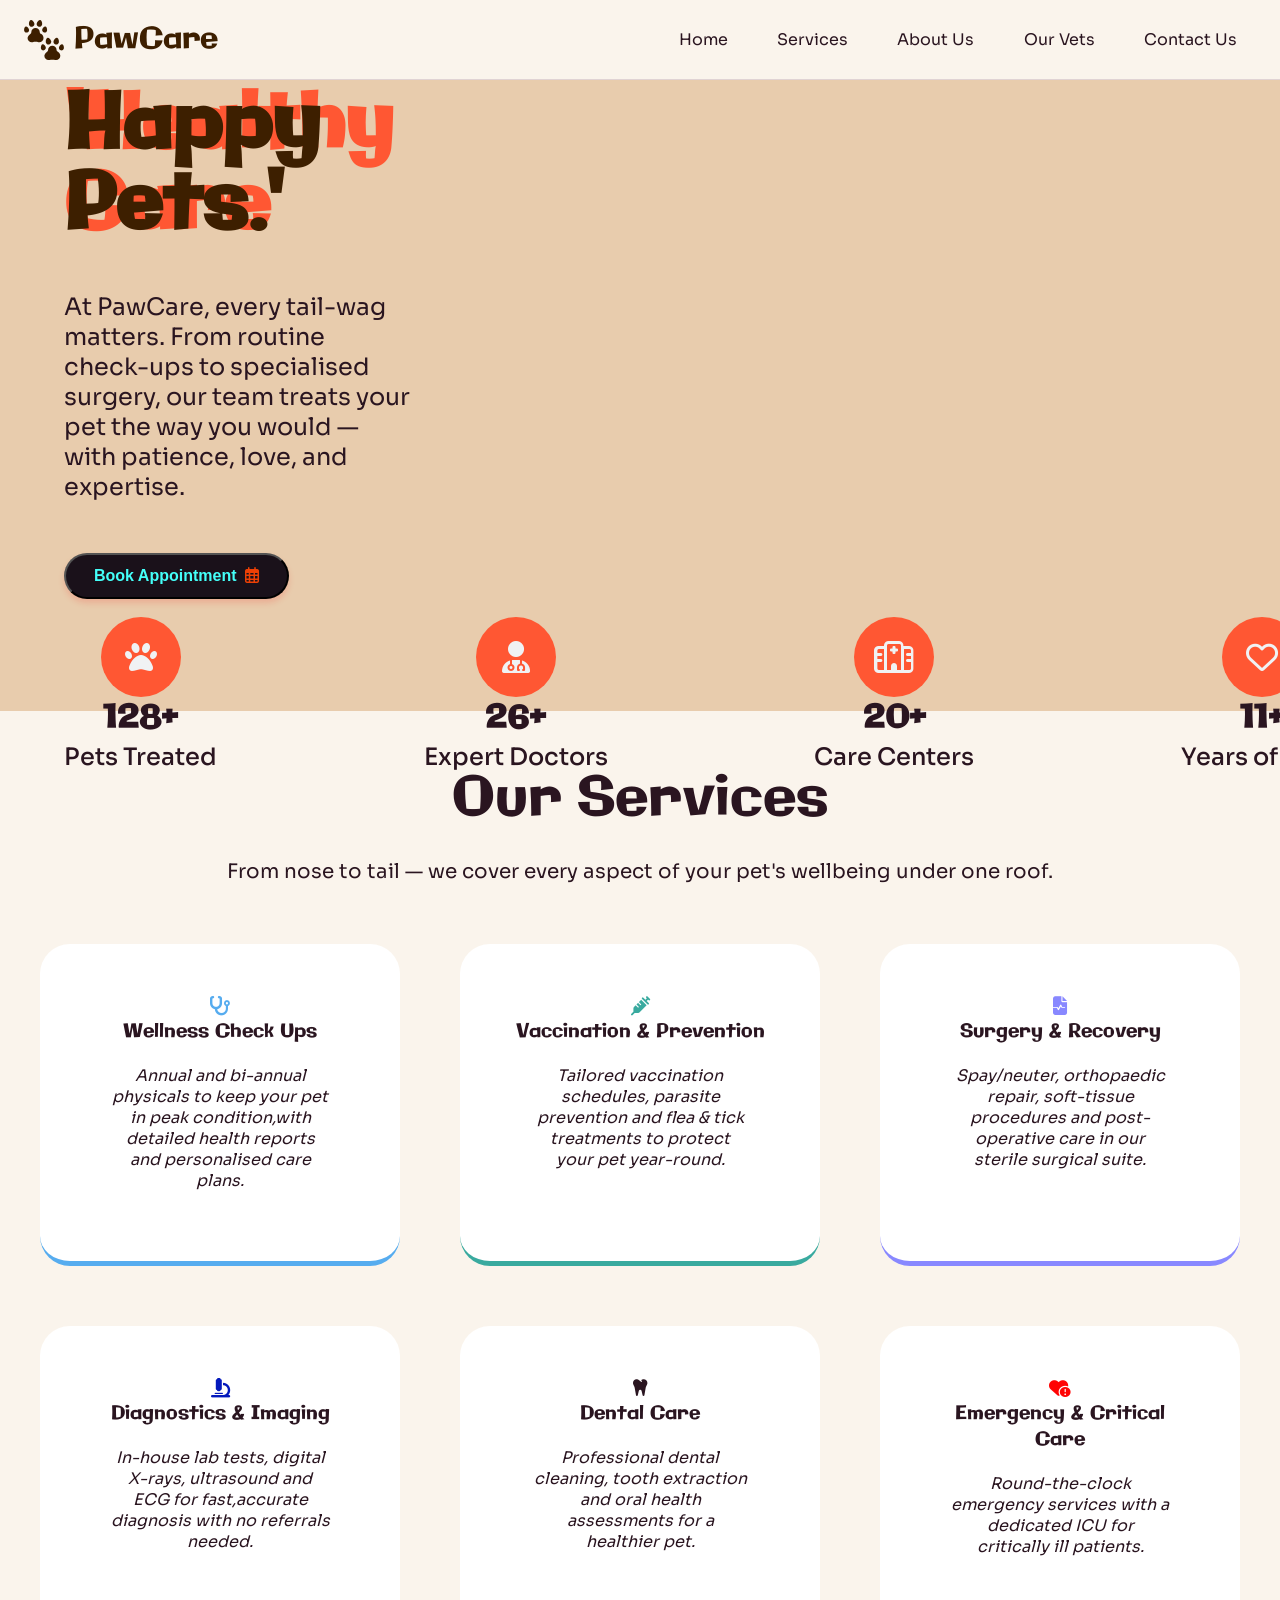
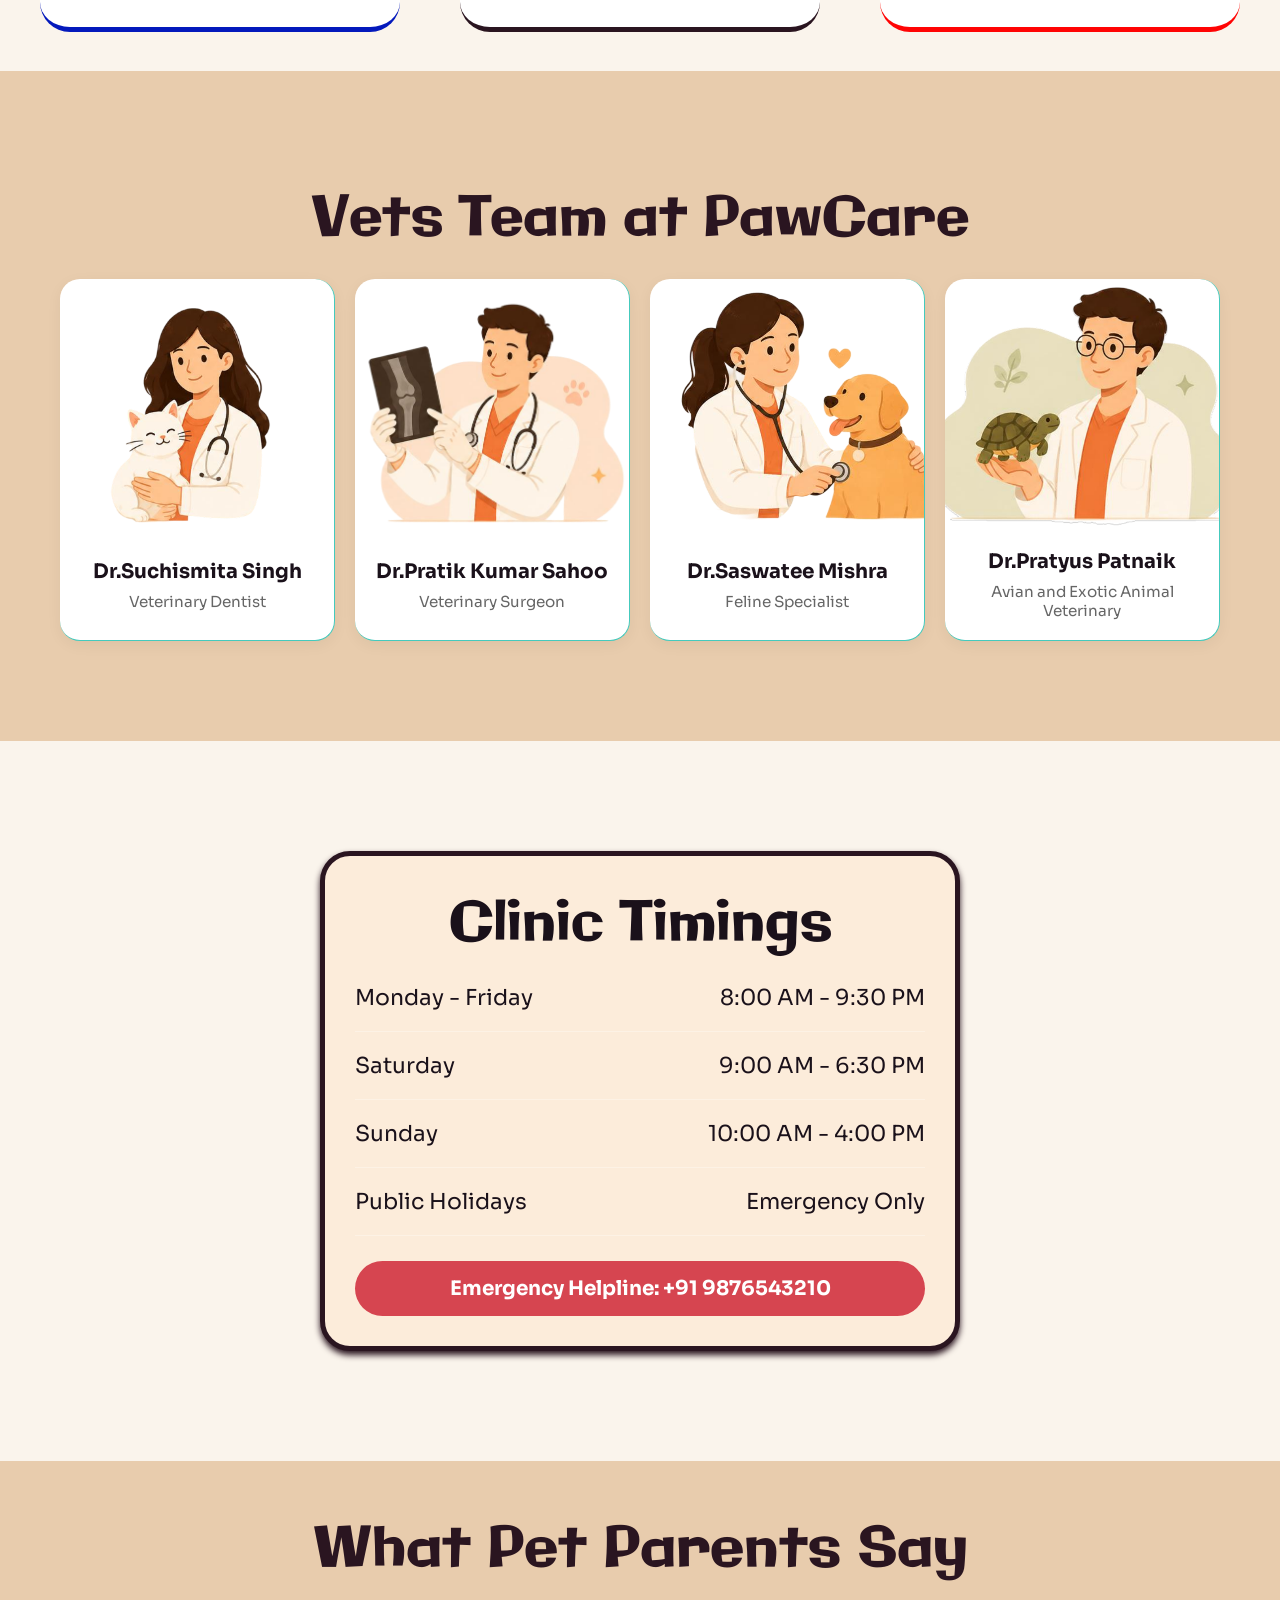
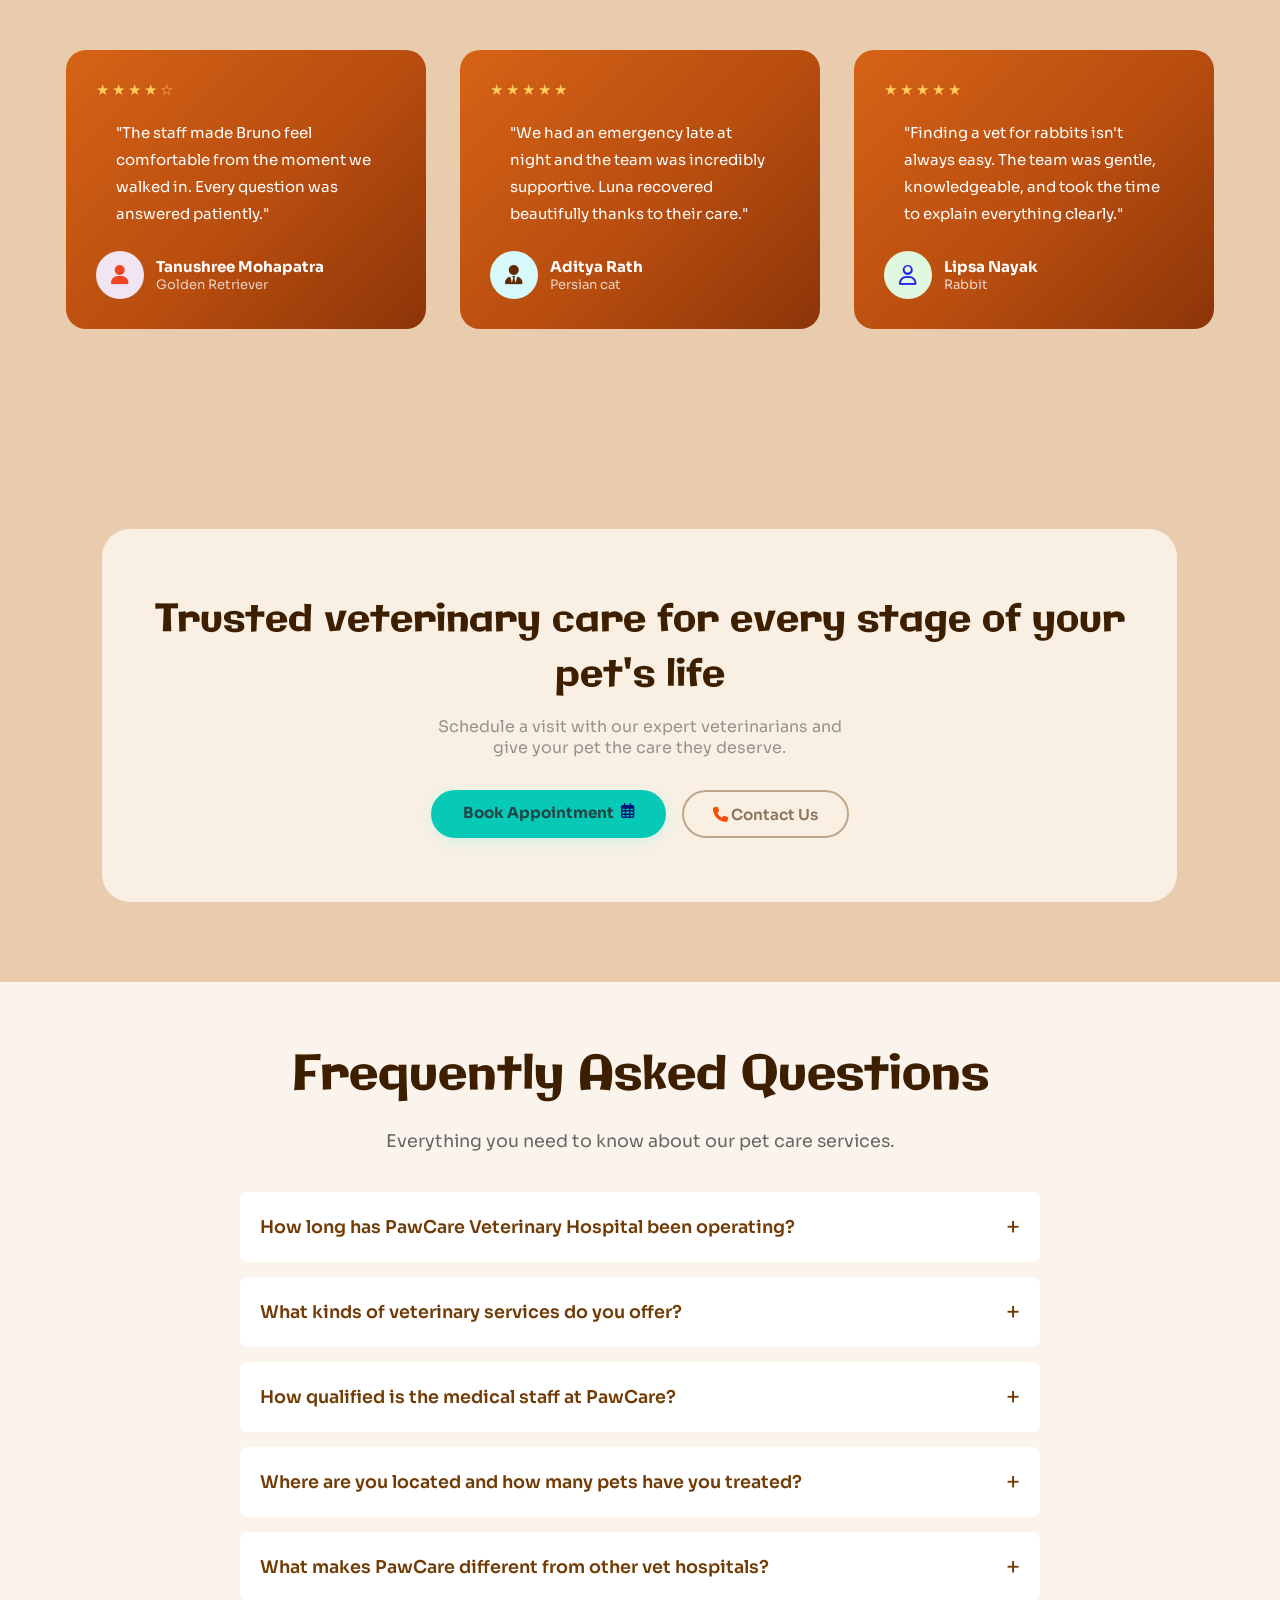
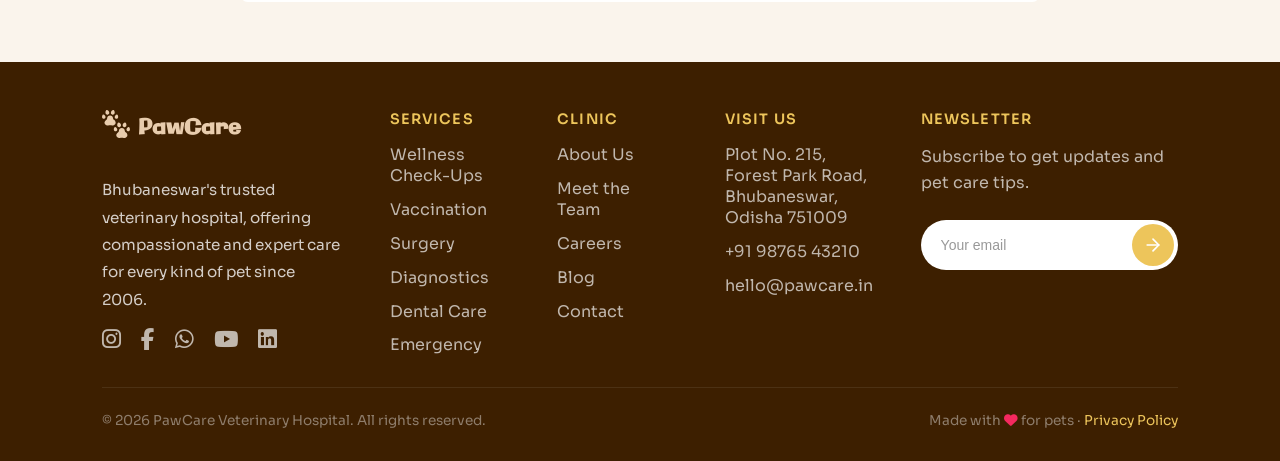
==== index.html @ 2a8f9fdf "footer logo icons changed to svg" ====
<!DOCTYPE html>
<html lang="en">
<head>
    <meta charset="UTF-8">
    <meta name="viewport" content="width=device-width, initial-scale=1.0">
    <title>PawCare-Veterinary Clinic</title>
    <link rel="stylesheet" href="./style.css">
    <link rel="icon" href="./images/pawCareLogo2.png">
    <link rel="preconnect" href="https://fonts.googleapis.com">
    <link href="https://unpkg.com/aos@2.3.1/dist/aos.css" rel="stylesheet">
<link rel="preconnect" href="https://fonts.gstatic.com" crossorigin>
<link href="https://fonts.googleapis.com/css2?family=Calistoga&family=Galindo&family=Sora:wght@100..800&display=swap" rel="stylesheet">
<link rel="stylesheet" href="https://fonts.googleapis.com/css2?family=Material+Symbols+Outlined:opsz,wght,FILL,GRAD@24,400,0,0&icon_names=list_arrow" />
<link rel="stylesheet" href="https://fonts.googleapis.com/css2?family=Material+Symbols+Outlined:opsz,wght,FILL,GRAD@24,400,0,0&icon_names=close_small" />
<link rel="stylesheet" href="https://fonts.googleapis.com/css2?family=Material+Symbols+Outlined:opsz,wght,FILL,GRAD@48,400,0,0&icon_names=stethoscope" />
<link rel="stylesheet" href="https://cdnjs.cloudflare.com/ajax/libs/font-awesome/6.5.1/css/all.min.css">

</head>
<body>

    <!-- audio -->
     <audio id="meowAudio" src="audio/meow-audio-2.mp3" preload="auto"></audio>

    <!-- preloader -->

    <div class="preloader">
       <div class="bird"><i class="fa-solid fa-dove fa-5x fa-beat" style="color: rgb(232, 204, 173)"></i></div>
       <div class="dog"><i class="fa-solid fa-dog fa-5x fa-beat" style="color: rgb(232, 204, 173);"></i></div>
       <div class="cat"><i class="fa-solid fa-cat fa-5x fa-beat" style="color: rgb(232, 204, 173);"></i></div>
    </div>
    

	<!-- navbar -->


    <header class="navbar">
        <a href="index.html" class="logo">
                 <?xml version="1.0" encoding="iso-8859-1"?>
<!-- Uploaded to: SVG Repo, www.svgrepo.com, Generator: SVG Repo Mixer Tools -->
<svg class="logo-icon" height="40px" width="40px" version="1.1" id="Layer_1" xmlns="http://www.w3.org/2000/svg" xmlns:xlink="http://www.w3.org/1999/xlink" 
	 viewBox="0 0 512 512" xml:space="preserve">
<g>
	<g>
		<path d="M217.592,177.33c-9.281-4.843-15.688-11.31-15.542-21.778c0-29.971-24.296-54.267-54.267-54.267
			s-54.267,24.297-54.267,54.267c0.297,10.065-4.255,17.641-12.911,22.785c-20.12,11.958-35.002,41.52-35.002,51.807
			c0,29.971,24.296,54.267,54.267,54.267c3.697,0,7.307-0.37,10.796-1.074c24.648-4.978,49.649-4.931,74.303,0.015
			c3.467,0.695,7.054,1.061,10.726,1.061c29.971,0,54.268-24.296,54.268-54.267C249.964,213.29,237.001,187.458,217.592,177.33z"/>
	</g>
</g>
<g>
	<g>
		<path d="M209.187,0.451c-18.792-4.414-41.67,24.543-46.084,43.337c-4.415,18.791,7.24,37.605,26.034,42.019
			c18.792,4.414,37.606-7.241,42.02-26.034C235.571,40.981,227.979,4.866,209.187,0.451z"/>
	</g>
</g>
<g>
	<g>
		<path d="M274.937,83.318c-17.01-3.996-37.717,22.216-41.713,39.225c-3.996,17.01,6.555,34.038,23.565,38.034
			c17.01,3.996,34.038-6.555,38.034-23.565C298.819,120.002,291.947,87.313,274.937,83.318z"/>
	</g>
</g>
<g>
	<g>
		<path d="M132.476,43.787c-4.413-18.792-27.291-47.75-46.083-43.336C67.6,4.866,60.008,40.98,64.422,59.772
			c4.414,18.793,23.228,30.449,42.02,26.035C125.234,81.393,136.89,62.58,132.476,43.787z"/>
	</g>
</g>
<g>
	<g>
		<path d="M63.819,122.543c-3.996-17.01-24.702-43.221-41.713-39.225C5.096,87.314-1.775,120.002,2.22,137.013
			c3.996,17.01,21.024,27.56,38.034,23.565C57.265,156.582,67.814,139.554,63.819,122.543z"/>
	</g>
</g>
<g>
	<g>
		<path d="M432.548,404.918c-9.281-4.843-15.688-11.31-15.542-21.778c0-29.971-24.296-54.267-54.267-54.267
			s-54.267,24.296-54.267,54.267c0.297,10.065-4.255,17.641-12.911,22.785c-20.12,11.958-35.002,41.52-35.002,51.807
			c0,29.971,24.296,54.267,54.267,54.267c3.697,0,7.307-0.37,10.796-1.074c24.648-4.978,49.649-4.931,74.303,0.015
			c3.467,0.695,7.054,1.061,10.726,1.061c29.971,0,54.267-24.296,54.267-54.267C464.92,440.878,451.957,415.046,432.548,404.918z"/>
	</g>
</g>
<g>
	<g>
		<path d="M424.143,228.039c-18.792-4.414-41.67,24.543-46.084,43.337c-4.414,18.791,7.242,37.605,26.034,42.019
			c18.792,4.414,37.606-7.241,42.02-26.034C450.527,268.568,442.935,232.453,424.143,228.039z"/>
	</g>
</g>
<g>
	<g>
		<path d="M489.893,310.906c-17.01-3.996-37.717,22.216-41.713,39.225c-3.996,17.009,6.555,34.038,23.565,38.034
			c17.01,3.996,34.038-6.555,38.034-23.565C513.775,347.59,506.903,314.901,489.893,310.906z"/>
	</g>
</g>
<g>
	<g>
		<path d="M347.433,271.374c-4.414-18.792-27.291-47.751-46.084-43.336c-18.792,4.415-26.384,40.53-21.97,59.323
			c4.414,18.792,23.227,30.448,42.02,26.034C340.191,308.979,351.847,290.167,347.433,271.374z"/>
	</g>
</g>
<g>
	<g>
		<path d="M278.775,350.131c-3.996-17.01-24.703-43.221-41.713-39.225c-17.01,3.996-23.882,36.684-19.887,53.694
			c3.995,17.01,21.024,27.56,38.034,23.565C272.221,384.169,282.77,367.141,278.775,350.131z"/>
	</g>
</g>
</svg>
             <div class="logo-text">PawCare</div>

</a>
           
             
        <div class="navright">
            <a href="index.html" class="del"><span><i class="fa-solid fa-paw fa-flip" style="color: rgb(91, 0, 24);"></i></span>Home</a>
            <a href="services.html" class="del"><span><i class="fa-solid fa-paw fa-flip" style="color: rgb(91, 0, 24);"></i></span>Services</a>
            <a href="about.html" class="del"><span><i class="fa-solid fa-paw fa-flip" style="color: rgb(91, 0, 24);"></i></span>About Us</a>
            <a href="ourvets.html" class="del"><span><i class="fa-solid fa-paw fa-flip" style="color: rgb(91, 0, 24);"></i></span>Our Vets</a>
            <a href="contact.html" class="del"><span><i class="fa-solid fa-paw fa-flip" style="color: rgb(91, 0, 24);"></i></span>Contact Us</a>
        </div>

        <div class="hamburger">

            <div class="hamburger-text">
                <div class="close-icon"><i class="fa-solid fa-xmark" style="color: rgb(33, 2, 2);"></i></div>
                <a href="index.html" class="side"><i class="fa-solid fa-paw" style="color: rgb(33, 2, 2);"></i> Home</a>
                <a href="services.html" class="side"><i class="fa-solid fa-paw" style="color: rgb(33, 2, 2);"></i> Services</a>
                <a href="about.html" class="side"><i class="fa-solid fa-paw" style="color: rgb(33, 2, 2);"></i> About Us</a>
                <a href="ourvets.html" class="side"><i class="fa-solid fa-paw" style="color: rgb(33, 2, 2);"></i> Our Vets</a>
                <a href="contact.html" class="side"><i class="fa-solid fa-paw" style="color: rgb(33, 2, 2);"></i> Contact Us</a>
            </div>
            
            <div class="hamburger-icon">
                 <i class="fa-solid fa-bars-staggered fa-2x" style="color: rgb(33, 2, 2);"></i>
            </div>


    </header>

    
	

	<!-- section1 -->



    <main class="main">
		<div class="mainleft">
			<div class="mainlefttop">
         <a href="#" class="swap-link">
          <span class="text-wrapper">
            <span class="line text-front" style="display: flex; flex-direction: column;">
                <span data-aos="fade-right" style="color: #ff5733;">'Healthy</span>
                <span data-aos="fade-right" style="color: #ff5733;">Care</span>  
            </span>
            <span data-aos="fade-right" class="line text-back" style="display: flex; flex-direction: column;">
                <span>Happy</span>
                <span>Pets.'</span>  
            </span>
          </span>
         </a>
        
            </div>  
            <div data-aos="fade-right" class="mainleftmid">
                At PawCare, every <span class="wagging-text">tail-wag</span> matters. From routine check-ups to specialised surgery, our team treats your pet the way you would — with patience, love, and expertise.
            </div>
            <div class="mainleftbtm">
                <a href="appointment.html">
                    <button class="btn">
                        <div class="btn-wrapper">
                            <span>Book Appointment</span>
                            <i class="fa-regular fa-calendar-days" style="color: rgb(237, 64, 5);"></i>                    
                        </div>
                    </button>

                    
                </a>
            
            </div>
		</div>
        
		<div class="mainright">
			<div class="cat-container">
            <img id="cat" src="https://png.pngtree.com/png-vector/20240131/ourmid/pngtree-cute-cartoon-cat-illustration-png-image_11576669.png" alt="cat" class="pet">
			</div>
			

        <div class="pet-card">
			<div class="card-header">
				 <div class="profile-section">
					<div class="avatar"><i class="fa-solid fa-shield-dog" style="color: rgb(176, 85, 6);"></i></div>
                    <div class="pet-info">
                       <h3 class="pet-name">Bruno</h3>
                        <p class="pet-breed">Golden Retriever • 3 yrs</p>
                    </div>
				 </div>
   
                 <span class="badge-vaccinated"><i class="fa-solid fa-syringe" style="color: rgb(76, 186, 238);"></i> Vaccinated today</span>
            </div>
			<div class="stats-grid">
             <div class="stat-box">
               <span class="stat-value">28 kg</span>
               <span class="stat-label">Weight</span>
             </div>
             <div class="stat-box">
               <span class="stat-value">38.4°C</span>
               <span class="stat-label">Temp</span>
             </div>
             <div class="stat-box">
              <span class="stat-value">102</span>
              <span class="stat-label">Heart rate</span>
             </div>
             <div class="stat-box highlight-box">
              <span class="stat-value">All</span>
              <span class="stat-label">Vaccines up</span>
             </div>
            </div>
            <div class="card-footer">
              <span class="status-dot"></span>
              <p class="status-text">Healthy — next visit in 6 months</p>
            </div>
		</div>

        <div class="dog-container">
          <img id="dog" src="https://png.pngtree.com/png-clipart/20230308/ourmid/pngtree-cartoon-dog-sticker-cute-puppy-png-image_6629456.png" alt="dog" class="pet">
		 </div>
		</div>
        <div class="footer-info">
            <div data-aos="fade-left" data-aos-duration="1200" class="info-box">
              <div class="info-bubble" id="info-bubble-1"><i class="fa-solid fa-paw fa-2x" style="color: rgb(240, 242, 244);"></i></div>
              <div id="pets-num" class="info-val">1500+</div>
              <div class="info-text">Pets Treated</div>
            </div>
            <div data-aos="fade-left" data-aos-duration="1200" class="info-box">
               <div class="info-bubble" id="info-bubble-2"><i class="fa-solid fa-user-doctor fa-2x" style="color: rgb(240, 242, 244);"></i></div>
               <div id="doctors-num" class="info-val">50</div>
               <div class="info-text">Expert Doctors</div>
            </div>
            <div data-aos="fade-right" data-aos-duration="1200" class="info-box">
               <div class="info-bubble" id="info-bubble-3"><i class="fa-regular fa-hospital fa-2x" style="color: rgb(240, 242, 244);"></i></div>
               <div id="centers-num" class="info-val">10+</div>
               <div class="info-text">Care Centers</div>
        </div>
        <div data-aos="fade-right" data-aos-duration="1200" class="info-box">
            <div class="info-bubble" id="info-bubble-4"><i class="fa-regular fa-heart fa-2x fa-beat" style="color: rgb(240, 242, 244);"></i></div>
            <div id="years-num" class="info-val">20+</div>
            <div class="info-text">Years of Trust</div>
        </div>
    </div>
    </main>
  
  <!-- section 2 -->
    <main id="main2">
        <div class="top" style="display: flex; justify-content: centre; flex-direction: column; align-items: center;">
            <h1 data-aos="fade-up" data-aos-duration="1200" class="our-service-heading">Our Services</h1>
        <h1 data-aos="fade-up" data-aos-duration="1200" class="responsive-heading">Our Services</h1>
        <p data-aos="fade-up" data-aos-duration="1200" class="service-description">From nose to tail — we cover every aspect of your pet's wellbeing under one roof.</p>
        </div>
        
        <div class="container">
            <div class="box left wellness" onclick="window.location.href='services.html#wellness';" style="cursor: pointer;">
                <big><i class="fa-solid fa-stethoscope" style="color: rgb(86, 172, 239);"></i></big>
                <h3>Wellness Check Ups</h3>
                <p><i>Annual and bi-annual physicals to keep your pet in peak condition,with detailed health reports and personalised care plans.</i></p>
            </div>
            <div class="box up vaccination" onclick="window.location.href='services.html#vaccination';" style="cursor: pointer;">
                <big><i class="fa-solid fa-syringe fa-shake" style="color: #39aa9f; --fa-animation-duration: 3s;"></i></big>
                <h3>Vaccination & Prevention</h3>
                <p><i>Tailored vaccination schedules, parasite prevention and flea & tick treatments to protect your pet year-round.</i></p>
            </div>
            <div class="box left surgery" onclick="window.location.href='services.html#surgery';" style="cursor: pointer;">
                <big><i class="fa-solid fa-file-waveform fa-flip" style="color: rgb(136, 136, 255); --fa-animation-duration: 1.5s;"></i></big>
                <h3>Surgery & Recovery</h3>
                <p><i>Spay/neuter, orthopaedic repair, soft-tissue procedures and post-operative care in our sterile surgical suite.</i></p>
            </div>
            <div class="box right diagnostics" onclick="window.location.href='services.html#diagnostics';" style="cursor: pointer;">
                <big><i class="fa-solid fa-microscope fa-bounce" style="color: rgb(4, 25, 188);--fa-animation-duration: 2.5s;"></i></big>
                <h3>Diagnostics & Imaging</h3>
                <p><i>In-house lab tests, digital X-rays, ultrasound and ECG for fast,accurate diagnosis with no referrals needed.</i></p>
            </div>
            <div class="box down dental" onclick="window.location.href='services.html#dental';" style="cursor: pointer;">
                <big><i class="fa-solid fa-tooth fa-beat" style="--fa-animation-duration: 3s;"></i></big>
                <h3>Dental Care</h3>
                <p><i>Professional dental cleaning, tooth extraction and oral health assessments for a healthier pet.</i></p>
            </div>
            <div class="box right emergency" onclick="window.location.href='services.html#emergency';" style="cursor: pointer;">
                <big><i class="fa-solid fa-heart-circle-exclamation fa-beat-fade" style="color: rgb(255, 4, 4);"></i></big>
                <h3>Emergency & Critical Care</h3>
                <p><i>Round-the-clock emergency services with a dedicated ICU for critically ill patients.</i></p>
            </div>
        </div>
    </main>    

      <main id="main3">
        <div data-aos="flip-right" data-aos-duration="1300" class="doctor-availability">Vets Team at PawCare</div>
        <div data-aos="flip-right" data-aos-duration="1300" class="doctor-availability-heading-responsive">Vets Team at PawCare</div>
        <div class="grid-container">
    <div class="doc-wrapper" data-aos="flip-left" data-aos-duration="1800">
        <a href="ourvets.html#suchismita" class="doctor-card">
            <div class="card-img-wrap">
                <img src="Images/General Practitioner.png" alt="Dr. Suchismita Singh">
            </div>
            <div class="card-body">
                <h2>Dr.Suchismita Singh</h2>
                <p>Veterinary Dentist</p>
            </div>
        </a>
    </div>
    
    <div class="doc-wrapper" data-aos="flip-right" data-aos-duration="1800">
        <a href="ourvets.html#pratik" class="doctor-card">
            <div class="card-img-wrap">
                <img src="Images/Veterinary Surgeon.png" alt="Dr. Pratik Kumar Sahoo">
            </div>
            <div class="card-body">
                <h2>Dr.Pratik Kumar Sahoo</h2>
                <p>Veterinary Surgeon</p>
            </div>
        </a>
    </div>
    
    <div class="doc-wrapper" data-aos="flip-right" data-aos-duration="1800">
        <a href="ourvets.html#saswatee" class="doctor-card">
            <div class="card-img-wrap">
                <img src="Images/Veterinary Dentist.png" alt="Dr. Saswatee Mishra">
            </div>
            <div class="card-body">
                <h2>Dr.Saswatee Mishra</h2>
                <p>Feline Specialist</p>
            </div>
        </a>
    </div>
    
    <div class="doc-wrapper" data-aos="flip-left" data-aos-duration="1800">
        <a href="ourvets.html#pratyus" class="doctor-card">
            <div class="card-img-wrap">
                <img src="Images/Exotic Pet Specialist.png" alt="Dr. Pratyus Patnaik">
            </div>
            <div class="card-body">
                <h2>Dr.Pratyus Patnaik</h2>
                <p>Avian and Exotic Animal Veterinary</p>
            </div>
        </a>
    </div>
 </div>
</main>

<main id="main4">
    <div data-aos="zoom-in-up" data-aos-duration="1300" class="timing-box">
            <div class="clinic-timing">Clinic Timings</div>
            <div class="clinic-timing-responsive">Clinic Timings</div>
            <div class="row">
                <span>Monday - Friday</span>
                <span>8:00 AM - 9:30 PM</span>
            </div>
            <div class="row">
                <span>Saturday</span>
                <span>9:00 AM - 6:30 PM</span>
            </div>
            <div class="row">
                <span>Sunday</span>
                <span>10:00 AM - 4:00 PM</span>
            </div>
            <div class="row">
                <span>Public Holidays</span>
                <span>Emergency Only</span>
            </div>
            <div class="helpline">
                Emergency Helpline: +91 9876543210
            </div>
        </div>
</main>
<!-- section 3 -->

     <!-- TESTIMONIALS -->
    <section id="reviews">
        <h2 data-aos="zoom-out" data-aos-duration="1400" class="section-title">What Pet Parents Say</h2>
        <div class="testimonials-grid">
            <div data-aos="zoom-in-up" data-aos-duration="1400" class="testimonial-card">
                <div class="stars">★★★★☆</div>
                <p>"The staff made Bruno feel comfortable from the moment we walked in. Every question was answered patiently."</p>
                <div class="reviewer">
                    <div class="reviewer-avatar" style="background:#f1e4f3 !important;"><i class="fa-solid fa-user" style="color: rgb(238, 69, 35);"></i></div>
                    <div>
                        <div class="reviewer-name">Tanushree Mohapatra</div>
                        <div class="reviewer-pet">Golden Retriever</div>
                    </div>
                </div>
            </div>
        
            <div data-aos="zoom-in-down" data-aos-duration="1400" class="testimonial-card">
                <div class="stars">★★★★★</div>
                <p>"We had an emergency late at night and the team was incredibly supportive. Luna recovered beautifully thanks to their care."</p>
                <div class="reviewer">
                    <div class="reviewer-avatar" style="background:#d8f9fb !important;"><i class="fa-solid fa-user-tie" style="color: rgb(97, 40, 5);"></i></div>
                    <div>
                        <div class="reviewer-name">Aditya Rath</div>
                        <div class="reviewer-pet">Persian cat</div>
                    </div>
                </div>
            </div>

            <div data-aos="zoom-in-up" data-aos-duration="1400" class="testimonial-card">
                <div class="stars">★★★★★</div>
                <p>"Finding a vet for rabbits isn't always easy. The team was gentle, knowledgeable, and took the time to explain everything clearly."</p>
                <div class="reviewer">
                    <div class="reviewer-avatar" style="background:#e0f8df !important;"><i class="fa-regular fa-user" style="color: rgb(35, 35, 238);"></i></div>
                        <div>
                            <div class="reviewer-name">Lipsa Nayak</div>
                            <div class="reviewer-pet">Rabbit</div>
                        </div>
                    </div>
                </div>
            </div>
        </div>
    </section>
    <!-- BOOKING CTA -->

    <div data-aos="flip-up" data-aos-duration="1200" class="booking" id="book" style="background-color: #a53860;">
        <h2>Trusted veterinary care for every stage of your pet's life</h2>
        <p>Schedule a visit with our expert veterinarians and give your pet the care they deserve.</p>
        <div class="booking-actions">
        <a href="appointment.html" class="btn-aqua">
            <div class="book-btn-wrapper">
                <span>Book Appointment</span>
                <i class="fa-regular fa-calendar-days" style="color: rgb(1, 20, 123);"></i>
            </div> 
        </a>
        <a href="contact.html" class="btn-outline-white"><i class="fa-solid fa-phone fa-shake" style="color: rgb(245, 78, 7);"></i> Contact Us</a>
    </div>
</div>

    <!-- FAQ Section -->
<section class="pawcare-faq-section">
  <div class="faq-container">
    <div class="faq-header">
      <h2 data-aos="fade-up" data-aos-duration="1200">Frequently Asked Questions</h2>
      <p data-aos="fade-up" data-aos-duration="1200">Everything you need to know about our pet care services.</p>
    </div>

    <div class="faq-accordion">
      <!-- FAQ Item 1 -->
      <div id="item-1" class="faq-item" data-aos="fade-right" data-aos-duration="1800">
        <button class="faq-question">
          How long has PawCare Veterinary Hospital been operating?
          <span class="faq-icon">+</span>
        </button>
        <div class="faq-answer">
          <p>It's been more than 50 years, PawCare Veterinary Hospital has been Bhubaneswar’s trusted partner in pet wellness. We have been dedicated to delivering compassionate, expert care for every stage of your pet's life.</p>
        </div>
      </div>

      <!-- FAQ Item 2 -->
      <div id="item-2" class="faq-item" data-aos="fade-left" data-aos-duration="1800">
        <button class="faq-question">
          What kinds of veterinary services do you offer?
          <span class="faq-icon">+</span>
        </button>
        <div class="faq-answer">
          <p>We offer a comprehensive range of services to keep your furry family members healthy. This includes routine wellness check-ups, vaccinations, specialized surgery, advanced diagnostics, and emergency care.</p>
        </div>
      </div>

      <!-- FAQ Item 3 -->
      <div id="item-3" class="faq-item" data-aos="fade-right" data-aos-duration="1800">
        <button class="faq-question">
          How qualified is the medical staff at PawCare?
          <span class="faq-icon">+</span>
        </button>
        <div class="faq-answer">
          <p>Our team consists of over 120 expert doctors who are highly trained in veterinary medicine. We believe that every tail-wag and purr matters, and our staff treats your beloved companions exactly how you would—with infinite patience, love, and professional expertise.</p>
        </div>
      </div>

      <!-- FAQ Item 4 -->
      <div id="item-4" class="faq-item" data-aos="fade-left" data-aos-duration="1800">
        <button class="faq-question">
          Where are you located and how many pets have you treated?
          <span class="faq-icon">+</span>
        </button>
        <div class="faq-answer">
          <p>We operate 90+ state-of-the-art care centers across the region. Over the years, our experienced team has successfully treated more than 900 pets.</p>
        </div>
      </div>

      <!-- FAQ Item 5 -->
      <div id="item-5" class="faq-item" data-aos="fade-right" data-aos-duration="1800">
        <button class="faq-question">
          What makes PawCare different from other vet hospitals?
          <span class="faq-icon">+</span>
        </button>
        <div class="faq-answer">
          <p>At PawCare, we aren't just treating pets; we are nurturing the joyful bond between you and your furry family members. Our combination of state-of-the-art facilities, extensive experience, and genuine compassion makes us Bhubaneswar’s premier choice for pet care.</p>
        </div>
      </div>
    </div>
  </div>
</section>
<!-- FAQ Section -->

     <!--footer-->
     <footer>
        <div class="footer-grid">
            <div class="footer-brand">
                <a href="#" class="footer-logo"><span><?xml version="1.0" encoding="iso-8859-1"?><!-- Uploaded to: SVG Repo, www.svgrepo.com, Generator: SVG Repo Mixer Tools -->
<svg class="paws" height="28px" fill="#e8ccad" width="28px" version="1.1" id="Layer_1" xmlns="http://www.w3.org/2000/svg" xmlns:xlink="http://www.w3.org/1999/xlink" 
	 viewBox="0 0 512 512" xml:space="preserve">
<g>
	<g>
		<path d="M217.592,177.33c-9.281-4.843-15.688-11.31-15.542-21.778c0-29.971-24.296-54.267-54.267-54.267
			s-54.267,24.297-54.267,54.267c0.297,10.065-4.255,17.641-12.911,22.785c-20.12,11.958-35.002,41.52-35.002,51.807
			c0,29.971,24.296,54.267,54.267,54.267c3.697,0,7.307-0.37,10.796-1.074c24.648-4.978,49.649-4.931,74.303,0.015
			c3.467,0.695,7.054,1.061,10.726,1.061c29.971,0,54.268-24.296,54.268-54.267C249.964,213.29,237.001,187.458,217.592,177.33z"/>
	</g>
</g>
<g>
	<g>
		<path d="M209.187,0.451c-18.792-4.414-41.67,24.543-46.084,43.337c-4.415,18.791,7.24,37.605,26.034,42.019
			c18.792,4.414,37.606-7.241,42.02-26.034C235.571,40.981,227.979,4.866,209.187,0.451z"/>
	</g>
</g>
<g>
	<g>
		<path d="M274.937,83.318c-17.01-3.996-37.717,22.216-41.713,39.225c-3.996,17.01,6.555,34.038,23.565,38.034
			c17.01,3.996,34.038-6.555,38.034-23.565C298.819,120.002,291.947,87.313,274.937,83.318z"/>
	</g>
</g>
<g>
	<g>
		<path d="M132.476,43.787c-4.413-18.792-27.291-47.75-46.083-43.336C67.6,4.866,60.008,40.98,64.422,59.772
			c4.414,18.793,23.228,30.449,42.02,26.035C125.234,81.393,136.89,62.58,132.476,43.787z"/>
	</g>
</g>
<g>
	<g>
		<path d="M63.819,122.543c-3.996-17.01-24.702-43.221-41.713-39.225C5.096,87.314-1.775,120.002,2.22,137.013
			c3.996,17.01,21.024,27.56,38.034,23.565C57.265,156.582,67.814,139.554,63.819,122.543z"/>
	</g>
</g>
<g>
	<g>
		<path d="M432.548,404.918c-9.281-4.843-15.688-11.31-15.542-21.778c0-29.971-24.296-54.267-54.267-54.267
			s-54.267,24.296-54.267,54.267c0.297,10.065-4.255,17.641-12.911,22.785c-20.12,11.958-35.002,41.52-35.002,51.807
			c0,29.971,24.296,54.267,54.267,54.267c3.697,0,7.307-0.37,10.796-1.074c24.648-4.978,49.649-4.931,74.303,0.015
			c3.467,0.695,7.054,1.061,10.726,1.061c29.971,0,54.267-24.296,54.267-54.267C464.92,440.878,451.957,415.046,432.548,404.918z"/>
	</g>
</g>
<g>
	<g>
		<path d="M424.143,228.039c-18.792-4.414-41.67,24.543-46.084,43.337c-4.414,18.791,7.242,37.605,26.034,42.019
			c18.792,4.414,37.606-7.241,42.02-26.034C450.527,268.568,442.935,232.453,424.143,228.039z"/>
	</g>
</g>
<g>
	<g>
		<path d="M489.893,310.906c-17.01-3.996-37.717,22.216-41.713,39.225c-3.996,17.009,6.555,34.038,23.565,38.034
			c17.01,3.996,34.038-6.555,38.034-23.565C513.775,347.59,506.903,314.901,489.893,310.906z"/>
	</g>
</g>
<g>
	<g>
		<path d="M347.433,271.374c-4.414-18.792-27.291-47.751-46.084-43.336c-18.792,4.415-26.384,40.53-21.97,59.323
			c4.414,18.792,23.227,30.448,42.02,26.034C340.191,308.979,351.847,290.167,347.433,271.374z"/>
	</g>
</g>
<g>
	<g>
		<path d="M278.775,350.131c-3.996-17.01-24.703-43.221-41.713-39.225c-17.01,3.996-23.882,36.684-19.887,53.694
			c3.995,17.01,21.024,27.56,38.034,23.565C272.221,384.169,282.77,367.141,278.775,350.131z"/>
	</g>
</g>
</svg></span><span style="color: #e8ccad;">PawCare</span></a>

                <p>
                    Bhubaneswar's trusted veterinary hospital,
                    offering compassionate and expert care
                    for every kind of pet since 2006.
                </p>

                <div class="footer-social">
                    <a href="#" aria-label="Instagram">
                        <i class="fa-brands fa-instagram"></i>
                    </a>

                    <a href="#" aria-label="Facebook">
                        <i class="fa-brands fa-facebook-f"></i>
                    </a>

                    <a href="#" aria-label="WhatsApp">
                        <i class="fa-brands fa-whatsapp"></i>
                    </a>

                    <a href="#" aria-label="YouTube">
                        <i class="fa-brands fa-youtube"></i>
                    </a>

                    <a href="#" aria-label="LinkedIn">
                        <i class="fa-brands fa-linkedin"></i>
                    </a>
                </div>
            </div>
            <div class="footer-col">
                <h4>Services</h4>
                <ul>
                    <li><a href="services.html#wellness">Wellness Check-Ups</a></li>
                    <li><a href="services.html#vaccination">Vaccination</a></li>
                    <li><a href="services.html#surgery">Surgery</a></li>
                    <li><a href="services.html#diagnostics">Diagnostics</a></li>
                    <li><a href="services.html#dental">Dental Care</a></li>
                    <li><a href="services.html#emergency">Emergency</a></li>
                </ul>
            </div>
            <div class="footer-col">
                <h4>Clinic</h4>
                <ul>
                    <li><a href="about.html">About Us</a></li>
                    <li><a href="#">Meet the Team</a></li>
                    <li><a href="#">Careers</a></li>
                    <li><a href="#">Blog</a></li>
                    <li><a href="contact.html">Contact</a></li>
                </ul>
            </div>
            <div class="footer-col">
                <h4>Visit Us</h4>
                <ul>
                    <li><a href="#">Plot No. 215, Forest Park Road, Bhubaneswar, Odisha 751009</a></li>
                    <li><a href="tel:+919876543210">+91 98765 43210</a></li>
                    <li><a href="mailto:hello@pawcare.in">hello@pawcare.in</a></li>
                </ul>
            </div>
            <div class="footer-newsletter">
                <h4>NEWSLETTER</h4>
                <p class="newsletter-desc">Subscribe to get updates and<br>pet care tips.</p>
  
                <form class="newsletter-form" action="#" method="POST">
                    <input type="email" class="newsletter-input" placeholder="Your email" required>
                    <button type="submit" class="newsletter-btn" aria-label="Subscribe">
                        <svg width="20" height="20" viewBox="0 0 24 24" fill="none" stroke="currentColor" stroke-width="2" stroke-linecap="round" stroke-linejoin="round">
                            <line x1="5" y1="12" x2="19" y2="12"></line>
                            <polyline points="12 5 19 12 12 19"></polyline>
                        </svg>
                    </button>
                </form>
            </div>
        </div>
        <div class="footer-bottom">
            <span>© 2026 PawCare Veterinary Hospital. All rights reserved.</span>
            <span>Made with <i class="fa-solid fa-heart fa-beat" style="color: rgb(245, 41, 95);"></i> for pets · <a href="#">Privacy Policy</a></span>
        </div>
    </footer>
    <script src="https://unpkg.com/aos@2.3.1/dist/aos.js"></script>
    <script>
  AOS.init();
</script>
<script src="script.js"></script>
</body>
</html>
---- style.css ----
* {
  margin: 0;
  padding: 0;
  box-sizing: border-box;
}

:root {
  --font-l: "Galindo", sans-serif;
  --font-m: "Calistoga", sans-serif;
  --font-s: "Sora", sans-serif;

  /* font weights */
  --wt-l:700;
  --wt-m:500;
  --wt-s:400;

  --bg-color: #e8ccad;
  --bg-white: #faf4ec;
  --bg-blue: #08f6f6;
  --bg-orange: #ff5733;
  --bg-text-color: #3d1f00;
}
body{
  font-family: var(--font-s) ;
  background-color: var(--bg-color);
  color: #2a1520;
  overflow-x: hidden;
}
html {
  scroll-behavior: smooth;
  overflow-x: hidden;
  
}
.preloader{
    position: fixed;
    background-color: #1f0707;
    top: 0;
    left: 0;
    right: 0;
    bottom: 0;
    width: 100%;
    z-index: 9999;
    box-sizing: border-box;
}
.bird{
    display: flex;
    justify-content: center;
    align-items: center;
    height: 100vh;
    width: 100%;
    position: absolute;
}
.dog{
    display: flex;
    justify-content: center;
    align-items: center;
    height: 100vh;
    width: 100%;
    position: absolute;
    display: none;
}
.cat{
    display: flex;
    justify-content: center;
    align-items: center;
    height: 100vh;
    width: 100%;
    position: absolute;
    display: none;
}
.preloader-hidden{
    opacity: 0;
    visibility: hidden;
    pointer-events: none;
}

.navbar {
  width: 100%;
  position: sticky;
  top: 0%;
  z-index: 1000;
  display: flex;
  justify-content: space-between;
  background-color: var(--bg-white);
  align-items: center;
  padding: 1.5em;
  height: 5em ;
  border-bottom: 1px solid rgba(74, 21, 75, 0.15);
  
}
.logo{
    display: flex;
    gap: 10px;
    justify-content: center;
    align-items: center;
    text-decoration: none;
    color: inherit;
}
.logo-text{
    font-family: var(--font-l);
    color: var(--bg-text-color);
    font-size: 30px;
    transition: transform 0.2s ease;
}
.logo-icon{
    fill: #3d1f00;
    transition: transform 0.4s ease;
    opacity: 1;
}
.logo:hover .logo-icon{
    fill: #ff5733;
    cursor: pointer;
    transform: translateY(-6px) rotate(-10deg);
}
.logo-text:hover{
    color: #ff5733;
    cursor: pointer;
    transform: translateY(6px) rotate(-5deg);
}

.navright {
  display: flex;
  font-size: 16px;
  gap: 30px;
  padding-right: 1.2rem;
}
.navright span{
  margin-right: 0.2em;
}
.del{
    display: flex;
    justify-content: center;
    align-items: center;
    color: #2a1520;
    transition: color 0.3s ease, rotate 0.2s ease-in-out;
    text-decoration: none;
    
}
.del span{
  opacity: 0;
  transition: opacity 0.3s ease;
}
.del:hover{
    color: #ff5733;
    cursor: pointer;
    rotate: 2deg;
    font-weight: 900;

}
.del:hover span{
   opacity: 1;
   transition: opacity 0.7s ease;
}
.hamburger {
  display: none;
}
.main {
  display: flex;
  width:100%;
  min-height: 50vh;
  padding-bottom: 10em;
  justify-content: space-between;
  align-items: center;
  padding: 2em 5vw;
}
.mainleft{
  flex: 1;
  max-width: 50%;
}

.mainlefttop {
  width: 100%;
}

.swap-link {
  display: inline-block;
  font-size: 4rem; 
  /* text-transform: uppercase; */
  text-decoration: none;
  color: var(--bg-text-color);
  font-weight: 900;
  width: 100% !important;
  max-width: 500px; 
}

.text-wrapper {
  font-family: var(--font-l);
  font-size: larger;
  display: inline-flex;  
  flex-direction: column;
  position: relative;
  height: 150px;          
  line-height: 80px;     
  width: 550px;          
  overflow: hidden;  
  margin-top: -5%;    
}


.line {
  display: block;
  position: absolute;
  top: 0;
  left: 0;
  width: 100%;
  white-space: nowrap;
  
  
  
  animation-duration: 5s;
  animation-iteration-count: infinite;
  animation-timing-function: cubic-bezier(0.76, 0, 0.24, 1);
}


.text-front {
  animation-name: swapTextFront;
}


.text-back {
  transform: translateY(150%); 
  animation-name: swapTextBack;
}

@keyframes swapTextFront {
  0%, 45% {
    transform: translateY(0%); 
  }
  50%, 95% {
    transform: translateY(-100%); 
  }
  100% {
    transform: translateY(0%);
  } 
}

@keyframes swapTextBack {
  0%, 45% {
    transform: translateY(150%); 
  }
  50%, 95% {
    transform: translateY(0%); 
  }
  100% {
    transform: translateY(150%); 
  }
}
.mainleftmid{
    /* display: flex; */
    width: 350px;
    margin-top: 1.5em;
    font-size: 1.5em;
}
.wagging-text {
  display: inline-block;
  animation: wag 0.93s infinite;
}
@keyframes wag {
  0% {
    transform: translateY(0);
  }
  15% {
    transform: translateY(-19px); 
  }
  30%{
    transform: translateY(0);
    color: #ff5733;
  }
  50%{
    transform: translateY(10px);
  }
  75%{
    transform: translateX(0px);
  }
  85%{
    transform: translateX(10px);
  }
  100% {
    transform: translateX(0); 
  }
}

.btn {
  display: inline-block;
  padding: 12px 28px;
  background-color: #1a111a;
  color: #44fff9;
  border-radius: 30px;
  text-decoration: none;
  font-size: medium;
  font-weight: bold;
  box-shadow: 0 80px 30px var(--bg-orange);
  transition: transform 0.2s ease, box-shadow 0.2s ease; 
  box-shadow: 0 4px 6px rgba(247, 2, 2, 0.15); 
}
.btn-wrapper{
  display: flex;
  gap: 0.5em;
}

.btn:hover {
  transform: translateY(-4px); 
  box-shadow: 0 10px 10px rgba(246, 3, 3, 0.54);
  color: #66fff2;
  cursor: pointer; 
}
.btn:active {
  transform: translateY(1px); 
  box-shadow: 0 2px 4px rgba(0, 0, 0, 0.2); 
}
.mainleftbtm{
  margin-top: 1.5em;
  font-size: 2em;
}
.mainright{
  position: relative;
  display: flex;
  gap: 3.5em;
}
.dog-container{
  flex: 1;
  margin-top: 8%;
  margin-left: -10%;
  height: 66%;
  width: 39%;
  overflow: hidden;
}
.dog-container img{
  margin-top: -170px;
  margin-left: -186px;
  height: 50em;
}
.cat-container{
  margin-top: 2%;
  margin-left: -5%;
  height: 70%;
  width: 39%;
  overflow: hidden;
}
.cat-container img{
  object-fit: fill;
  margin-top: -50px;
  margin-left: -5em;
  margin-right: 20px;
  height: 35em;
  transform: scaleX(-1);
}

.pet-card {
  z-index: 10;
  opacity: 0;
  margin-top: 10%;
  margin-left: -40%;
  position: absolute;
  background: var(--bg-white);
  box-shadow: 0 20px 40px var(--bg-orange);
  border-radius: 24px;
  padding: 24px;
  max-width: 400px; 
  font-family: system-ui, -apple-system, sans-serif;
  animation: floatAnimation 3s ease-in-out infinite;
  transition: opacity 0.6s ease-in-out, filter 0.5s ease-in-out;
}
@keyframes floatAnimation {
  0% {
    transform: translateY(0);
  }
  50% {
    transform: translateY(-10px); 
  }
  100% {
    transform: translateY(0);
  }
}

.card-header {
  display: flex;
  justify-content: space-between;
  align-items: flex-start;
  margin-bottom: 20px;
  border-radius: 20px;
}

.profile-section {
  display: flex;
  align-items: center;
  gap: 12px;
}

.avatar {
  font-size: 24px;
  background: #f7d2a9;
  padding: 10px;
  border-radius: 50%;
  width: 44px;
  height: 44px;
  display: flex;
  align-items: center;
  justify-content: center;
}

.pet-name {
  margin: 0;
  font-size: 18px;
  font-weight: 600;
  color: #2d2d2d;
}

.pet-breed {
  margin: 2px 0 0 0;
  font-size: 13px;
  color: #757575;
}


.badge-vaccinated {
  background: #e5f0fc;
  color: #0066cc;
  font-size: 12px;
  font-weight: 500;
  padding: 6px 12px;
  border-radius: 20px;
  box-shadow: 0 4px 6px #68b0f7 ;
  animation: floatAnimation 4s ease-in-out infinite;
  transition: opacity 0.6s ease-in-out, filter 0.5s ease-in-out;
}


.stats-grid {
  background-color: var(--bg-white);
  display: grid;
  grid-template-columns: repeat(2, 1fr);
  gap: 12px;
  margin-bottom: 20px;
  border-radius: 20px;
}

.stat-box {
  background-color: #fbd6ad;
  border-radius: 12px;
  padding: 16px;
  display: flex;
  flex-direction: column;
  align-items: center;
  justify-content: center;
  text-align: center;
}

.stat-box.highlight-box {
  background: #f8e4cc; 
}

.stat-box.highlight-box .stat-value {
  color: #4A154B; 
}

.stat-value {
  font-size: 16px;
  font-weight: 700;
  color: #4A154B;
  margin-bottom: 4px;
}

.stat-label {
  font-size: 12px;
  color: #6d6d6d;
}


.card-footer {
  animation: floatAnimation 4s ease-in-out infinite;
  display: flex;
  align-items: center;
  gap: 8px;
  background: #c4fcd7;
  border-radius: 12px;
  padding: 12px 16px;
  box-shadow: 0 4px 6px #25fa6c ;
}

.status-dot {
  width: 8px;
  height: 8px;
  background-color: #24b263; 
  border-radius: 50%;
}

.status-text {
  margin: 0;
  font-size: 13px;
  font-weight: 500;
  color: #1e7e44;
}


.pet-card:hover {
  transform: translateY(-6px);  
}
.mainright:hover .pet-card{
  opacity: 1;
}
.mainright:hover img{
  filter: blur(5px);
}

.info-box{
  display: flex;
  flex-direction: column;
  align-items: center;
  justify-content: center;
  transition: transform 0.4s ease-in-out;
}
.info-val{
  font-family: var(--font-l);
  font-size: xx-large;
  font-weight: 800;
}
.info-text{
  font-size: x-large;
  font-weight: 500;
}
.info-bubble{
  display: flex;
  align-items: center;
  justify-content: center;
  background-color: #ff5733;
  border-radius: 50% 50%;
  height: 5rem;
  width: 5rem;
  transition: border 0.3s ease-in-out;
}
.footer-info{
  box-sizing: border-box;
  width: 80em;
  height: 210px; 
  position: absolute; 
  margin-top: 53%;
  margin-left: 0;
  display: flex; 
  align-items: center;
  justify-content: space-between;
  margin-right: 20px;
}
.info-box:hover{
  transform: translateY(-3px);
  cursor: pointer;
  color: var(--bg-orange);
}
.info-bubble:hover{
  border: 2px solid #1a111a;
  box-shadow: 0 10px 20px rgba(246, 3, 3, 0.3);
}

/* section2 */

h1{
    margin-top:50px;
}
p{
    margin:20px;
    font-size:20px;
}
.top{
  margin-top: 5em;
}
.our-service-heading{
  font-family: var(--font-l);
    text-align:center;
    font-size:55px;
    font-weight:var(--wt-m);
}
.service-description{
  text-align: center;
}

#main2{
    width: 100%;
    background-color:var(--bg-white);
    height: 60em; 
}
.container{
  background-color:var(--bg-white);
    display:grid;
    grid-template-columns:repeat(3,1fr);
    gap:40px;
    margin:30px;
}
.box{
    background-color: #fff;
    color: #2a1520;
    text-align:center;
    border-radius:30px;
    overflow:hidden;
    padding:50px;
    margin:10px;
    opacity:0;
    transition:transform .3s ease, box-shadow .3s ease;
}
.box h3{
  font-family: var(--font-l);
  font-weight: 100;
  /* text-decoration: 2px wavy black; */
}
.box p{
  font-size: var(--font-m);
}
.wellness{
  border-bottom: 5px solid rgb(86, 172, 239);
}
.vaccination{
  border-bottom: 5px solid #39aa9f;
}
.surgery{
  border-bottom: 5px solid rgb(136, 136, 255);
}
.diagnostics{
  border-bottom: 5px solid rgb(4, 25, 188);
}
.dental{
  border-bottom: 5px solid;
}
.emergency{
  border-bottom: 5px solid rgb(255, 4, 4);
}
.box:hover{
    transform:scale(1.08);
    box-shadow:0 15px 30px rgba(0,0,0,.3);
    cursor:pointer;
}
.show-left{
    animation:slideRight 1s ease forwards;
}
.show-right{
    animation:slideRight 1s ease forwards;
}
.show-up{
    animation:slideRight 1s ease forwards;
}
.show-down{
    animation:slideRight 1s ease forwards;
}

#main3{
    height: 100%; 
    width: 100%; 
    background-color: var(--bg-color);
    margin-bottom: 5em;
}
#main4{
  background-color: var(--bg-white);
  padding-top: 5em;
  padding-bottom: 5em;
}
.clinic-timing{
  font-family: var(--font-l);
    text-align: center;
    font-size: 55px;
    font-weight: var(--wt-m);
}
.timing-box{
    width: 50%;
    margin: 30px auto;
    padding: 30px;
    background: #fcecda;
    border-radius: 30px;
    color: #1a111a;
    border: 5px solid #2a1520;
    box-shadow: 0 4px 6px #2a1520;
    transition: transform 0.2s ease-in-out, box-shadow 0.2s ease, background-color 0.3s ease;
}
.timing-box:hover{
  background-color: #f7e2ca;
  box-shadow: 0 12px 14px #2a1520;
  transform: translateY(-3px); 
  cursor: pointer;
}
.timing-box h1{
    margin-bottom: 30px;
}
.row{
    display: flex;
    justify-content: space-between;
    padding: 20px 0;
    border-bottom: 1px solid rgba(255,255,255,0.3);
    font-size: 22px;
}
.helpline{
    margin-top: 25px;
    background-color: #d64550;
    color: white;
    padding: 15px;
    border-radius: 30px;
    text-align: center;
    font-size: 20px;
    font-weight: bold;
}
.timing-box:hover .helpline{
  background-color: #db0a1b;
  color: rgb(248, 248, 130);
}

.grid-container{
    display:grid;
    grid-template-columns:repeat(4,1fr);
    gap:40px;
    margin:50px;
}

.doctor-availability{
  font-family: var(--font-l);
  font-weight: var(--wt-s);
    text-align:center;
    font-size:55px;
    margin-top: 2em;   
}

.grid-container {
    display: grid;
    grid-template-columns: repeat(auto-fit, minmax(250px, 1fr));
    gap: 20px;
    padding: 20px;
    max-width: 1200px;
    margin: 0 auto;
}


.doc-wrapper {
    display: flex;
}

.doctor-card {
    display: flex;
    flex-direction: column;
    width: 100%;
    background: #ffffff;
    text-decoration: none;
    color: #1a111a;
    border-radius: 20px;
    overflow: hidden;
    box-shadow: 0 4px 15px rgba(0, 0, 0, 0.05);
    border-right: 1.5px solid #44cabd;
    border-bottom: 1.5px solid #44cabd; 
    transition: transform 0.3s ease, box-shadow 0.3s ease, border 0.3s ease-in-out, scale 0.5s ease;
}


.doctor-card:hover {
    transform: scale(1.07);
    color: #030ee7;
    box-shadow:0 15px 30px rgba(0, 0, 0, 0.34);
    border-right: 3px solid #44cabd;
    border-bottom: 3px solid #44cabd; 
    cursor: pointer;
}


.card-img-wrap {
    width: 100%;
    height: 250px; 
    overflow: hidden;
}

.card-img-wrap img {
    width: 100%;
    height: 100%;
    object-fit: cover;
    object-position: top;
    display: block;
}

.card-body {
    padding: 20px;
    display: flex;
    flex-direction: column;
    justify-content: center;
    flex-grow: 1; 
    text-align: center;
}

.card-body h2 {
    font-size: 1.25rem;
    margin: 0 0 8px 0;
    font-weight: 700;
}

.card-body p {
    font-size: 0.95rem;
    margin: 0;
    color: #666;
}
@keyframes slideLeft{
    from{
        transform:translateX(-100px);
        opacity:0;
    }
    to{
        transform:translateX(0);
        opacity:1;
    }
}
@keyframes slideRight{
    from{
        transform:translateX(100px);
        opacity:0;
    }
    to{
        transform:translateX(0);
        opacity:1;
    }
}



/* ── TESTIMONIALS ── */

.testimonials-section {
  padding: 120px 8vw;
  text-align: center;
}

.section-title {
  font-family: var(--font-l);
  font-size: 56px;
  font-weight: var(--wt-m);
  text-align: center;
  color: #2a1520;
  margin-bottom: 16px;
  margin-top: 50px;
}

.section-sub {
  max-width: 600px;
  margin: 0 auto;
  color: #6b3050;
  font-size: 17px;
  line-height: 1.7;
}

.reviewer,
.reviewer div,
.reviewer-name,
.reviewer-pet 
{
background: transparent !important;
}

.testimonials-grid {
    width: 90%;
    max-width: 1400px;
    margin: 60px auto 200px;
    display: grid;
    grid-template-columns: repeat(3, 1fr);
    gap: 30px;
}

.testimonial-card {
    background: linear-gradient(135deg,#D66316 0%,#B84D0F 55%,#8C3509 100%);
    border-radius: 20px;
    padding: 30px;
    transition: transform 0.3s ease-in-out;
    margin-left: 2px;
    margin-right: 2px;
}

.testimonial-card:hover {
  transform: translateY(-8px);
  box-shadow: 0 18px 40px rgba(198, 251, 255, 0.523);
}

.quote-icon {
  font-size: 36px;
  color: rgba(255,255,255,0.25);
  margin-bottom: 10px;
  background: transparent !important;
}

.stars {
  color: #fecd5b;
  font-size: 15px;
  letter-spacing: 3px;
  margin-bottom: 16px;
  background: transparent !important;
}
.testimonial-card:hover .stars{
  color: #f4ae0c;
  box-shadow: #feb712;
}

.testimonial-card p {
  color: #ffffff !important;
  font-size: 15px;
  line-height: 1.8;
  margin-bottom: 24px;
  background: transparent !important;
}

.reviewer {
  display: flex;
  align-items: center;
  gap: 12px;
  background: transparent !important;
}

.reviewer-avatar {
  width: 48px;
  height: 48px;
  border-radius: 50%;
  display: flex;
  align-items: center;
  justify-content: center;
  font-size: 20px;
}

.avatar-pink {
  background: #f1c7d8 !important;
}

.avatar-aqua {
  background: #bff7fa !important;
}

.avatar-green {
  background: #d5f7cf !important;
}

.reviewer-name {
  color: #ffffff !important;
  font-size: 15px;
  font-weight: 700;
  background: transparent !important;
}

.reviewer-pet {
  color: rgba(255,255,255,0.75) !important;
  font-size: 13px;
  background: transparent !important;
}

/* Call-To-Action */


.booking {
  background: #f9f0e3 !important;
  color: #ffffff;
  text-align: center;
  border-radius: 28px;
  margin: 0 8vw 80px;
  padding: 4rem 2rem;
  position: relative;
  overflow: hidden;
}

.booking * {
  background: transparent;
}
.book-btn-wrapper{
  display: flex;
  justify-content: center;
  gap: 0.5em;
}

.booking h2 {
  font-family: var(--font-l);
  color: var(--bg-text-color) !important;
  background: transparent !important;
  font-size: clamp(1.8rem, 3vw, 2.5rem);
  font-weight: var(--wt-m);
  margin-bottom: 0.8rem;
}

.booking p {
  color: rgb(133, 130, 130) !important;
  background: transparent !important;
  opacity: 0.85;
  max-width: 440px;
  margin: 0 auto 2rem;
  font-size: 1rem;
}

.booking-actions {
  background: transparent !important;
  display: flex;
  gap: 1rem;
  justify-content: center;
  flex-wrap: wrap;
}

.btn-aqua {
  background: #06cab6 !important;
  color: #2a1520b8 ;
  padding: 0.8rem 2rem;
  border-radius: 50px;
  font-weight: 700;
  font-size: 0.95rem;
  text-decoration: none;
  transition: transform 0.15s, box-shadow 0.2s;
  box-shadow: 0 4px 16px rgba(135,245,251,0.3);
  cursor: pointer;
}

.btn-aqua:hover { 
  color: #2a1520f5;
  transform: translateY(-2px);
  box-shadow: 0 24px 24px rgb(255, 255, 255); 
}

.btn-outline-white {
  background: transparent !important;
  color: #3d1e0097;
  padding: 0.8rem 1.8rem;
  border-radius: 50px;
  font-weight: 600;
  font-size: 0.95rem;
  text-decoration: none;
  border: 2px solid #66350464;
  transition: border-color 0.2s, background 0.2s;
}

.btn-outline-white:hover {
  color: #663504;
  border-color: rgba(56, 55, 55, 0.966);
  transform: translateY(-1px);
  box-shadow: 0 8px 24px #06cab641; 
  background: #ffffff !important;
}



/* FAQ Section */
.pawcare-faq-section {
  padding: 60px 20px;
  background-color: var(--bg-white);
  font-family: "Sora", sans-serif;
}
.faq-container {
  max-width: 800px;
  margin: 0 auto;
}

.faq-header {
  text-align: center;
  margin-bottom: 40px;
  font-family: var(--font-l);
  color: var(--bg-text-color);
}

.faq-header h2 {
  font-size: 3rem;
  font-family: var(--font-l);
  font-weight: var(--wt-m);
  color:var(--bg-text-color);
  margin-bottom: 10px;
}

.faq-header p {
  color: #666;
  font-size: 1.1rem;
  font-family: "Sora", sans-serif;
}

.faq-accordion {
  display: flex;
  flex-direction: column;
  gap: 15px;
}

.faq-item {
  background-color: #a53860;
  border-radius: 8px;
  overflow: hidden;
  transition: all 0.3s ease;
  
}


.faq-item:hover{
  transform: translateY(-6px);
  box-shadow: 0 10px 25px rgba(58, 138, 130, 0.16);
  transition: transform 0.3s ease-in-out;
}

.faq-question {
  width: 100%;
  text-align: left;
  padding: 20px;
  font-size: 1.1rem;
  font-family: "Sora", sans-serif;
  font-weight: 600;
  color: #713b05;
  background: #ffffff;
  border: none;
  cursor: pointer;
  display: flex;
  justify-content: space-between;
  align-items: center;
  transition: color 0.3s ease;
}

.faq-question:hover {
  color: #66bcb4;
}

.faq-icon {
  font-size: 1.5rem;
  font-weight: 400;
  transition: transform 0.3s ease;
}

.faq-answer {
  max-height: 0;
  overflow: hidden;
  transition: max-height 0.4s ease-out;
  background-color: #ffffff;
  font-family: "Sora", sans-serif;
}

.faq-answer p {
  padding: 0 20px 20px 20px;
  margin: 0;
  color: #555;
  line-height: 1.6;
}

.faq-item.active .faq-question {
  color: #3a8a82;
}

.faq-item.active .faq-icon {
  transform: rotate(45deg);
}




/* FOOTER */

footer {
  background-color: #3d1f00 !important;
  padding: 3rem 8vw 2rem;
}

footer *,
.footer-grid,
.footer-brand,
.footer-col,
.footer-bottom,
.footer-col ul,
.footer-col li,
.footer-newsletter,
.newsletter-desc,
.newsletter-form,
.newsletter-input,
.newsletter-btn {
  background: transparent !important;
}

.footer-grid {
  display: grid;
  grid-template-columns: 2fr 1fr 1fr 1fr 1fr;
  gap: 3rem;

  align-items: stretch;
}

.footer-brand,
.footer-col,
.footer-newsletter {
  display: flex;
  flex-direction: column;
  justify-content: flex-start;
}

.footer-brand {
  gap: 1rem;
}

.footer-logo {
  font-family: var(--font-l);
  font-size: 1.3rem;
  font-weight: 700;
  color: #ffffff !important;
  text-decoration: none;
  margin-bottom: 0.8rem;
  display: inline-flex;
  align-items: center;
  gap: 8px;
}

.footer-brand p {
  max-width: 260px;
  line-height: 1.8;
  font-size: 0.95rem;
  color: rgba(255,255,255,0.78) !important;
  margin: 0;
}

.footer-social{
    display:flex;
    gap:20px;
    margin-top:0;
}

.footer-social a{
    color:rgba(255,255,255,0.68);
    text-decoration:none;
    font-size:1.35rem;
    transition:color .2s ease;
}

.footer-social a:hover{
    color:#66bcb4;
}

.footer-social a i{
    display:block;
}

.footer-col h4 {
  color: #edc55b !important;
  font-size: 0.9rem;
  font-weight: 600;
  letter-spacing: 0.08em;
  text-transform: uppercase;
  margin-bottom: 1rem;
}

.footer-col ul {
  list-style: none;
  display: flex;
  flex-direction: column;
  gap: 0.8rem;
}

.footer-col a {
  text-decoration: none;
  color: rgba(255,255,255,0.68) !important;
  transition: color 0.2s ease;
}

.footer-col a:hover {
  color: #66bcb4 !important;
}

.footer-newsletter {
  color: #ffffff !important; 
  max-width: 320px;
}

.footer-newsletter h4 {
  color: #edc55b !important;
  font-size: 0.9rem;
  font-weight: 600;
  letter-spacing: 0.08em;
  text-transform: uppercase;
  margin-bottom: 1rem;
}

.newsletter-desc {
  font-size: 1rem;
  line-height: 1.6;
  color: rgba(255,255,255,0.68) !important;
  margin-bottom: 24px;
  max-width: 260px;
  margin: 0 0 24px;
  line-height: 1.6;
}

.newsletter-form {
  display: flex;
  align-items: center;
  background-color: #ffffff !important;
  border-radius: 50px;
  padding: 4px;
}

.newsletter-input {
  flex: 1;
  border: none;
  background: transparent;
  padding: 10px 16px;
  font-size: 14px;
  outline: none;
  color: #333333;
}

.newsletter-input::placeholder {
  color: #999999;
}

.newsletter-btn {
  background-color: #edc55b !important;
  color: #ffffff;
  border: none;
  border-radius: 50px;
  width: 42px;
  height: 42px;
  display: flex;
  justify-content: center;
  align-items: center;
  cursor: pointer;
  transition: background-color 0.3s ease;
}

.newsletter-btn:hover {
  background-color: #d7b044 !important;
}

.newsletter-btn svg {
  transition: transform 0.3s ease;
}

.newsletter-btn:hover svg {
  transform: translateX(3px); 
}

.footer-bottom {
  margin-top: 2rem;
  padding-top: 1.5rem;
  border-top: 1px solid rgba(255,255,255,0.08);

  display: flex;
  justify-content: space-between;
  align-items: center;
  flex-wrap: wrap;
  gap: 1rem;
}

.footer-bottom span {
  color: rgba(255,255,255,0.42) !important;
  font-size: 0.85rem;
}

.footer-bottom a {
  color: #edc55b !important;
  text-decoration: none;
  transition: opacity 0.2s ease;
}

.footer-bottom a:hover {
  opacity: 0.8;
}



.wrapper-1{
  display: flex;
  justify-content: space-between;
}
.wrapper-2{
  display: flex;
}
.responsive-heading{
  display: none;
  font-family: var(--font-l);
}
.doctor-availability-heading-responsive{
  font-family: var(--font-l);
  font-weight: var(--wt-m);
  display: none;
  opacity: 0;
}
.clinic-timing-responsive{
  font-family: var(--font-l);
  font-weight: var(--wt-m);
  display: none;
  opacity: 0;
}


@media (max-width: 500px) {
  *{
    box-sizing: border-box;
  }
  .preloader .fa-5x {
        font-size: 3.5em !important; 
    }
    .bird, .dog, .cat {
        border-width: 2px;
        padding: 10px;
    }
  
  .navright {
    display: none;
  }

  .hamburger {
    display: flex;
    position: absolute; 
    right: 25px;        
    top: 25px;          
    z-index: 1001;
    cursor: pointer;
  }
  .close-icon{
    margin-right: 90%;
  }
  .hamburger-text {
    z-index: 1002;
    position: fixed;
    top: 0;
    right: -100dvw; 
    width: 100dvw;
    height: 100dvh;
    background-color: var(--bg-color);
    display: flex;
    flex-direction: column;
    gap: 2.5rem;
    justify-content: flex-start;
    padding: 2em 1.5em;
    font-size: x-large;
    box-shadow: -2px 0 5px rgba(243, 4, 4, 0.1);
    transition: right 0.3s ease-in-out;
    box-sizing: border-box;
    
  }
  .hamburger-text a.side{
    text-decoration: none;
    color: inherit;
  }
  .side{
    gap: 5em;
    border-bottom: 0.5px solid #1a111a;
  }
  .side:hover{
    color: #ff5733;
    font-weight: 700;
  }
  .hamburger-text.open{
    right: 0;
  }
  .hamburger-icon.fade_out{
    display: none;
  }

  .swap-link{
    font-size: 2.5rem;
    display: flex;
    flex-direction: column;
    align-items: center;
    justify-content: center;
  }
  .text-wrapper{
    width: 100% impot !important;
  }
  
  .main{
    display: flex;
    flex-direction: column;
    width: 100%;
    padding: 2em 1.5em;
    margin-left: 0;
  }
  .mainleft{
    display: flex;
    flex-direction: column;
    justify-content: center;
    align-items: center;
  }
  .mainright{
    display: flex;
    flex-direction: column;
  }
  .mainright img{
    display: none;
  }
  .pet-card {
  position: static;
  top: auto;
  bottom: auto;
  left: auto;
  right: auto;
  box-shadow: 0 10px 10px var(--bg-orange);
  margin: 1.5em auto !important; 
  max-width: 100%;    
  opacity: 1;
}
  .footer-info{
    position: static;
    top: auto;
    bottom: auto;
    left: auto;
    right: auto;
    margin: 0 auto 20px;
    display: grid;
    grid-template-columns: repeat(2, 1fr);
    gap: 15px;
    width: 100% !important;
    padding: 10px 16px;
    max-width: 100% !important;
    height: auto;
    box-sizing: border-box;
   }
   .info-box{
    position: static;
    top: auto;
    left: auto;
    display: flex;
    flex-direction: column;
    align-items: center;
    text-align: center;
    margin-left: 0;
  }
  .info-text{
    font-size: small;
  }
  #main2{
    height: 128em;
  }
  .our-service-heading{
    display: none;
    opacity: 0;
  }

  .our-service-heading,
    .clinic-timing,
    .doctor-availability,
    .pet-details
    h1{
        opacity: 0;
    }
    p{
        font-size:14px;
    }
    .responsive-heading{
      opacity: 1;
      display: flex;
      justify-content: center;
      align-items: center;
    }
    .doctor-availability-heading-responsive{
      opacity: 1;
      text-align: center;
      font-size: 36px;
      display: flex;
      justify-content: center;
      align-items: center;
      font-weight: 600;
    }
    .clinic-timing-responsive{
      opacity: 1;
      display: flex;
      justify-content: center;
      align-items: center;
      font-size: 30px;
      font-weight: 600;
    }
    .clinic-timing{
      display: none;
    }
    .container,
    .grid-container,
    .grid-containers{
        margin:15px;
        gap:20px;
        grid-template-columns: 1fr;
    }
    .box{
        padding:25px;
    }
    .timing-box{
        box-sizing: border-box;
        padding:20px;
    }
    .row{
        font-size:14px;
        flex-direction:column;
        gap:5px;
        text-align:center;
    }
    .helpline{
        font-size:16px;
    }
    /* .our-service-heading{
      margin-top: 20px;
    } */
    

  .grid-container {
        grid-template-columns: 1fr; 
        gap: 15px;
        padding: 10px;
    }

    .doctor-availability {
        font-size: 32px; 
        margin-top: 1em;
    }

    .card-img-wrap {
        height: 220px; 
    }

    .card-body {
        padding: 15px;
    }

    .card-body h2 {
        font-size: 1.1rem;
    }
  .timing-box h1{
    font-size: 5px;
  }


  /* TESTIMONIALS  */
  #reviews{
    background-color: var(--bg-color);
  }
  .testimonials-section {
    padding: 80px 24px;
  }
  .section-title {
    font-size: 36px;
    /* margin-top: 80px; */
  }
  .section-sub {
    font-size: 15px;
  }
  #reviews .testimonials-grid, .testimonials-grid {
    display: flex !important;
    flex-direction: column !important;
    /* width: 100% !important; */
    margin: 40px auto 80px !important;
    gap: 20px !important;
  }
  #reviews .testimonial-card, .testimonial-card {
    padding: 24px !important;
    /* width: 100% !important; */
    max-width: 100% !important;
    margin-bottom: 20px !important;
    box-sizing: border-box !important;
  }


  /* CTA */
  .booking {
    margin: 0 16px 48px;
    padding: 40px 20px;
  }
  .booking h2 {
    font-size: 1.75rem;
    line-height: 1.2;
  }
  .booking p {
    max-width: 100%;
    font-size: 0.95rem;
  }
  .booking-actions {
    flex-direction: column;
    align-items: center;
  }
  .btn-aqua,
  .btn-outline-white {
    width: 100%;
    max-width: 300px;
    text-align: center;
  }

.pawcare-faq-section {
padding: 40px 15px;
}

.faq-header {
margin-bottom: 30px;
}

.faq-header h2 {
font-size: 1.8rem;
}

.faq-header p {
font-size: 1rem;
}

.faq-question {
padding: 15px;
font-size: 1rem;
gap: 10px;
}

.faq-icon {
width: 20px;
font-size: 1.5rem;
}

.faq-answer p {
padding: 0 15px 15px 45px;
font-size: 0.95rem;
}


  /* FOOTER */
  footer {
    padding: 48px 24px 32px;
  }
  .footer-grid {
    grid-template-columns: 1fr;
    gap: 32px;
  }
  .footer-brand p,
  .newsletter-desc {
    max-width: 100%;
  }
  .footer-newsletter {
    max-width: 100%;
  }
  .newsletter-form {
    width: 100%;
  }
  .footer-bottom {
    flex-direction: column;
    align-items: flex-start;
    gap: 12px;
  }

}

.mainright {
    flex: 1;
    display: flex;
    justify-content: center;
    position: relative;
}
@media (max-width: 500px) {
    .main {
        flex-direction: column;
        text-align: center;
        
    }
    
}
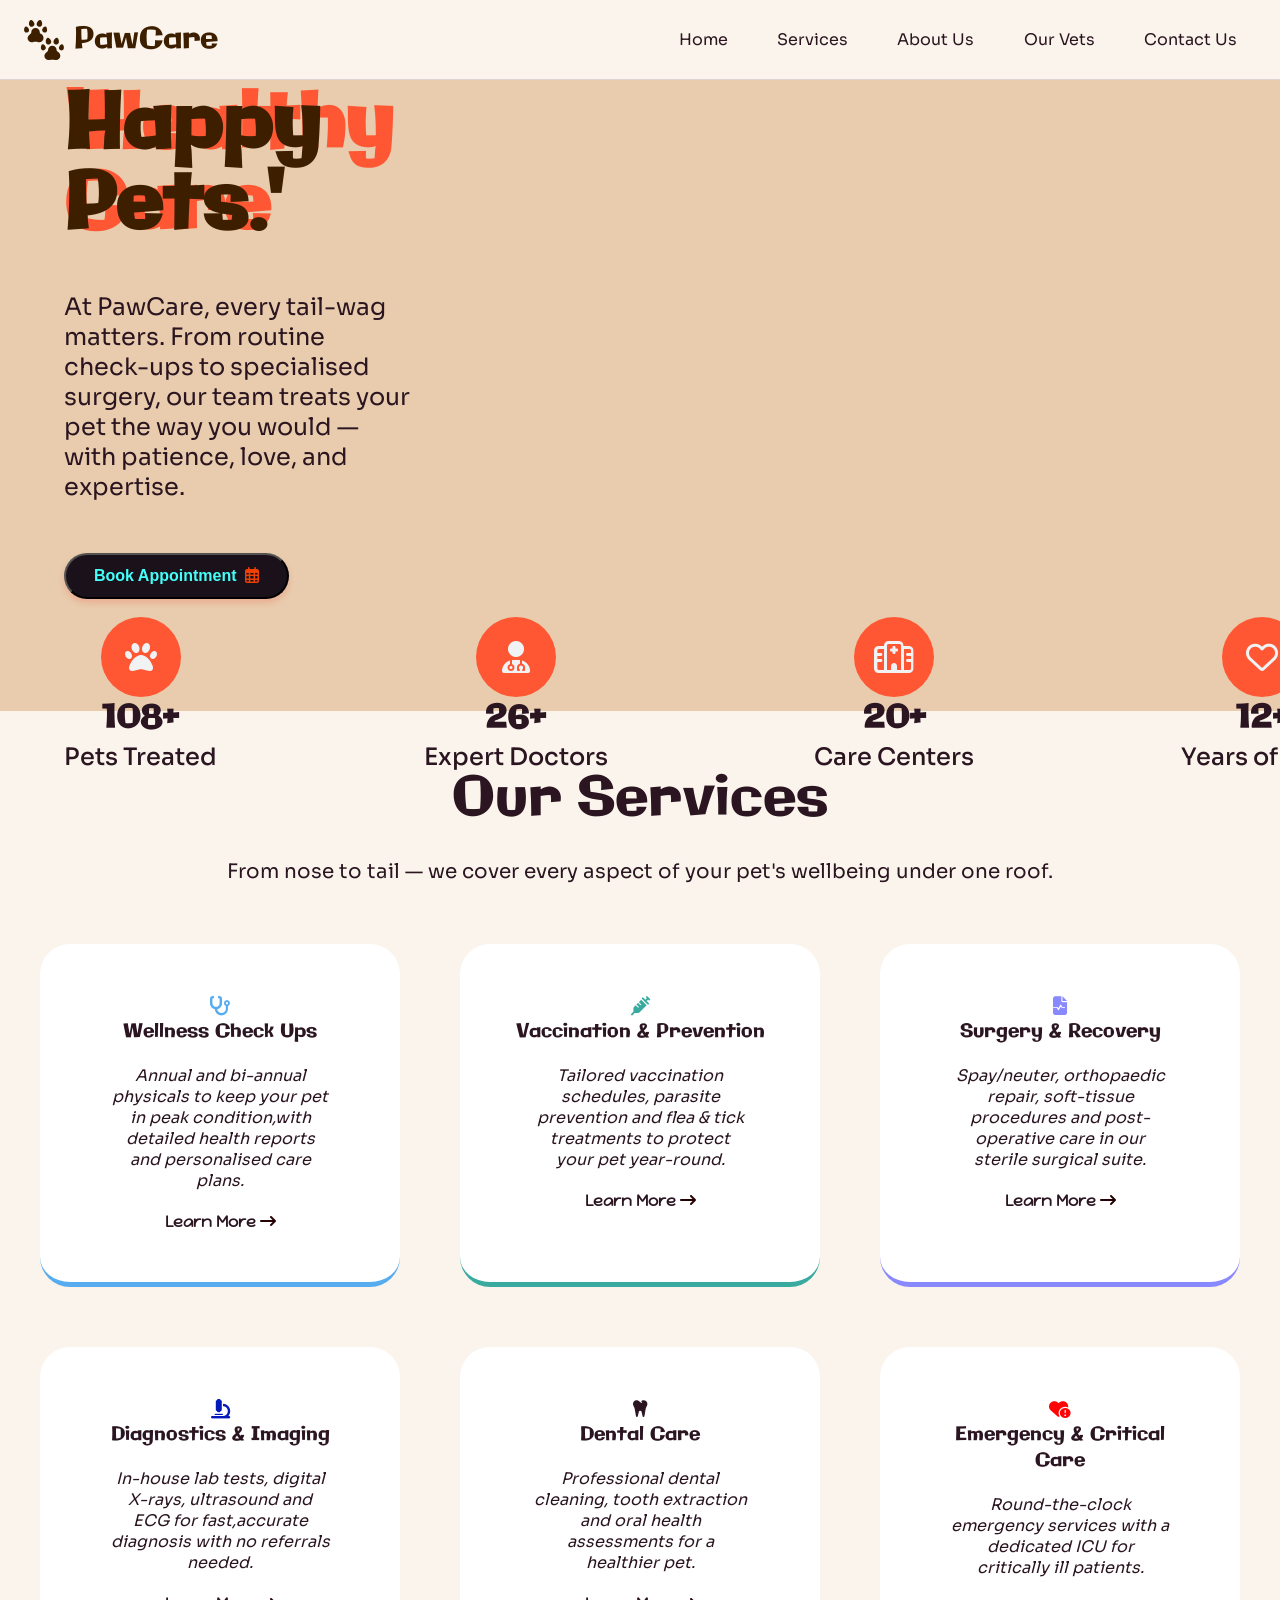
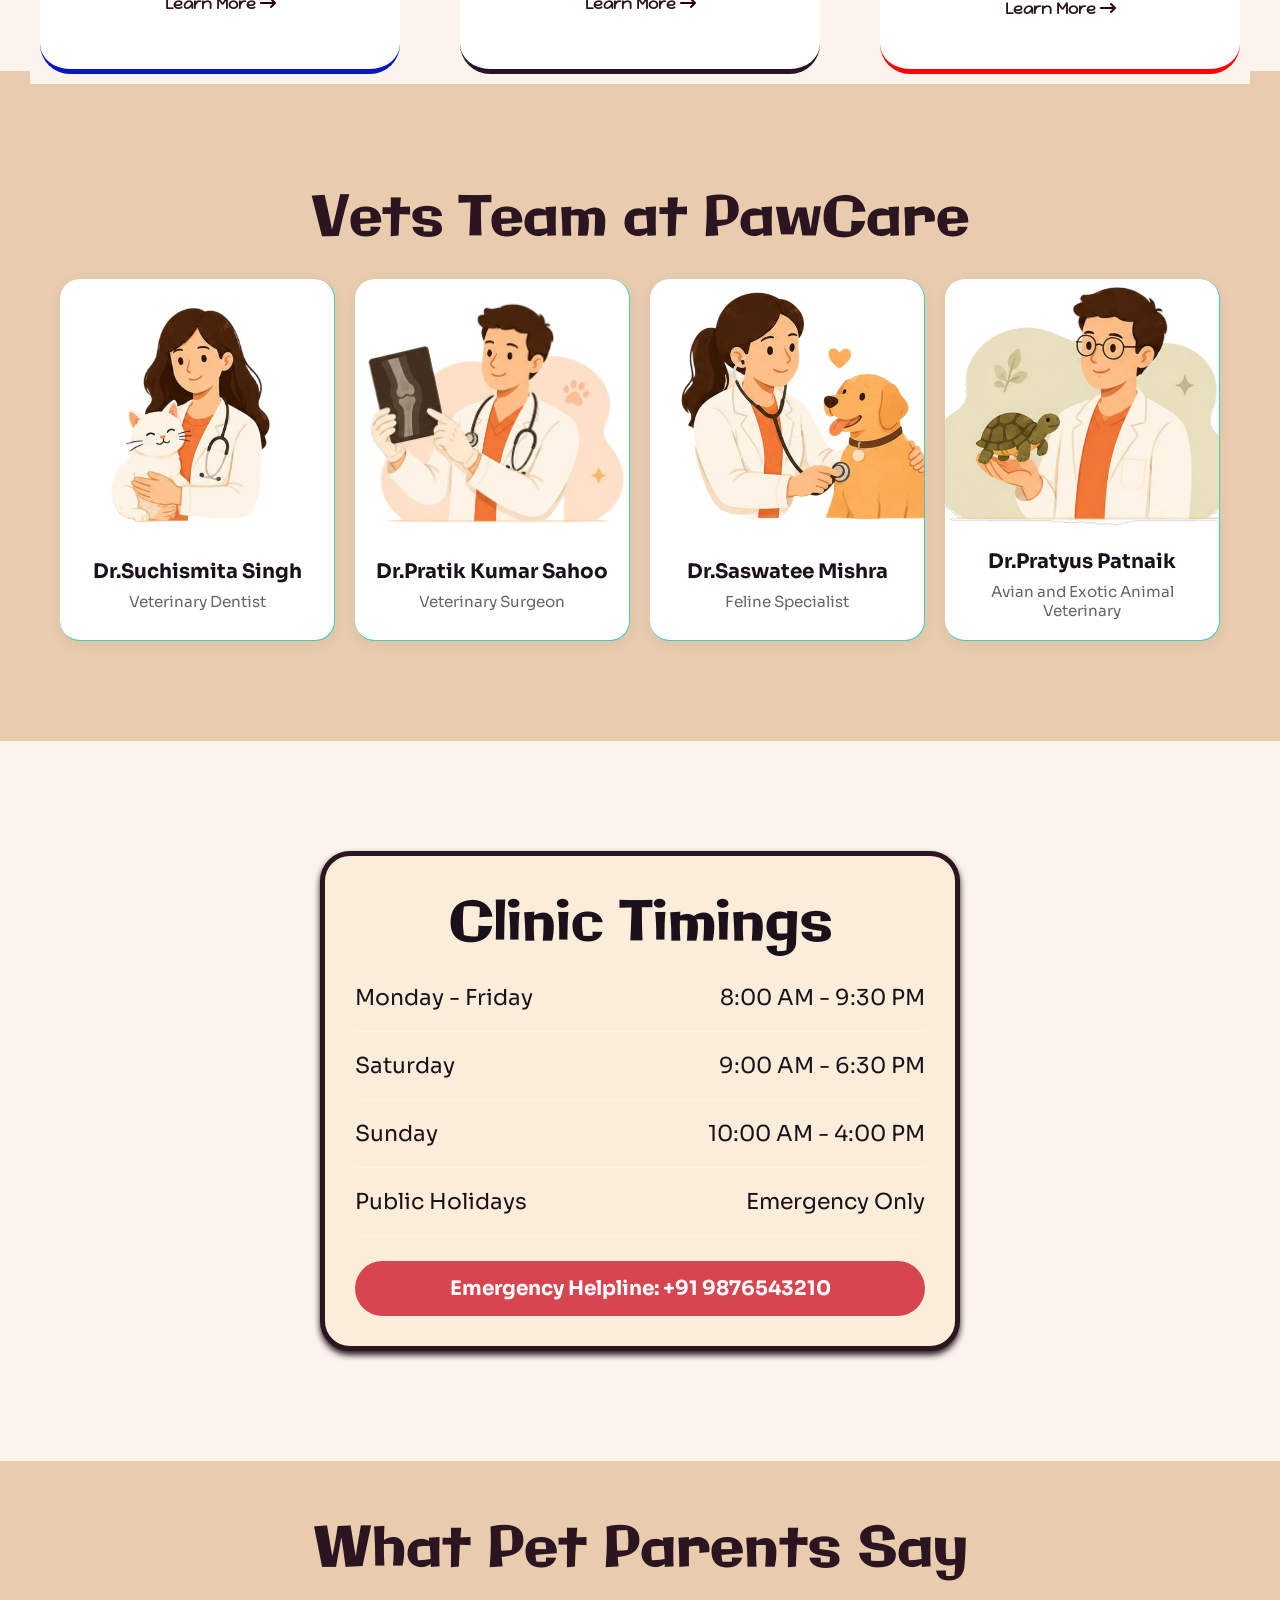
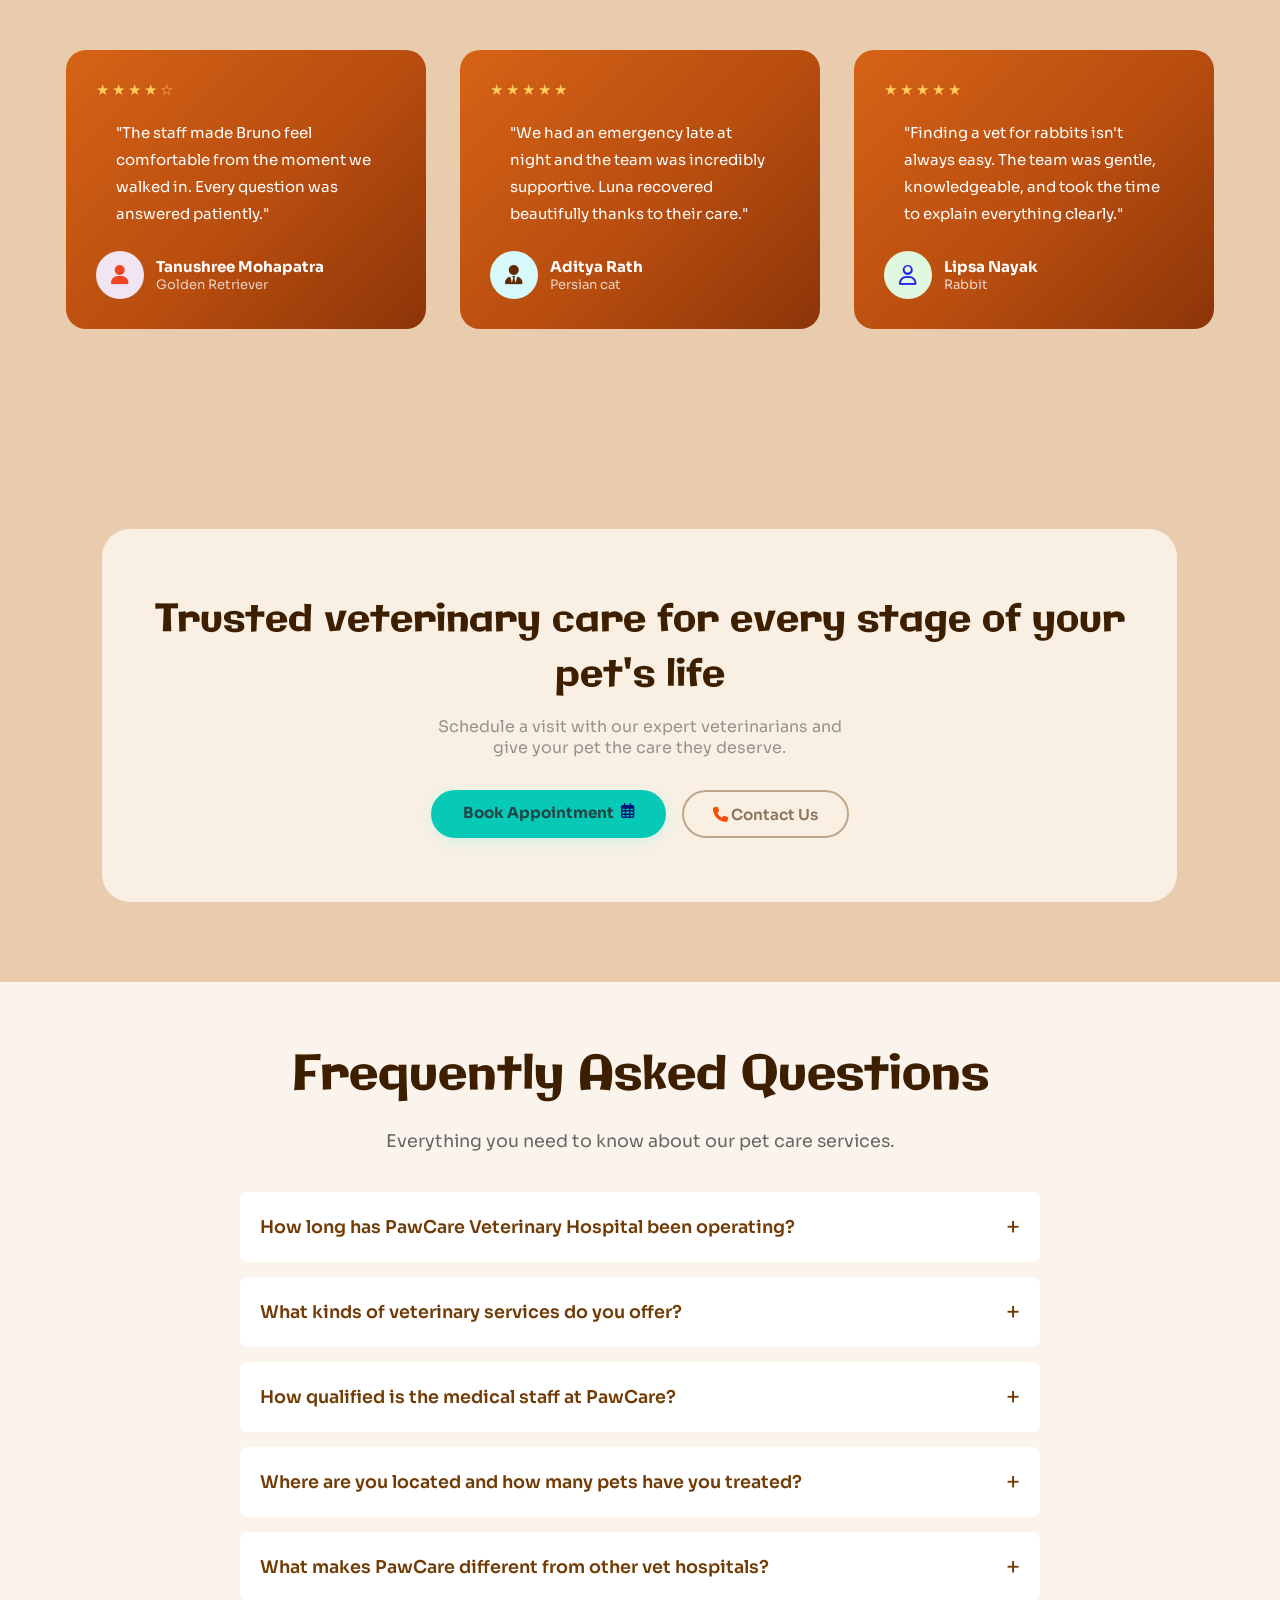
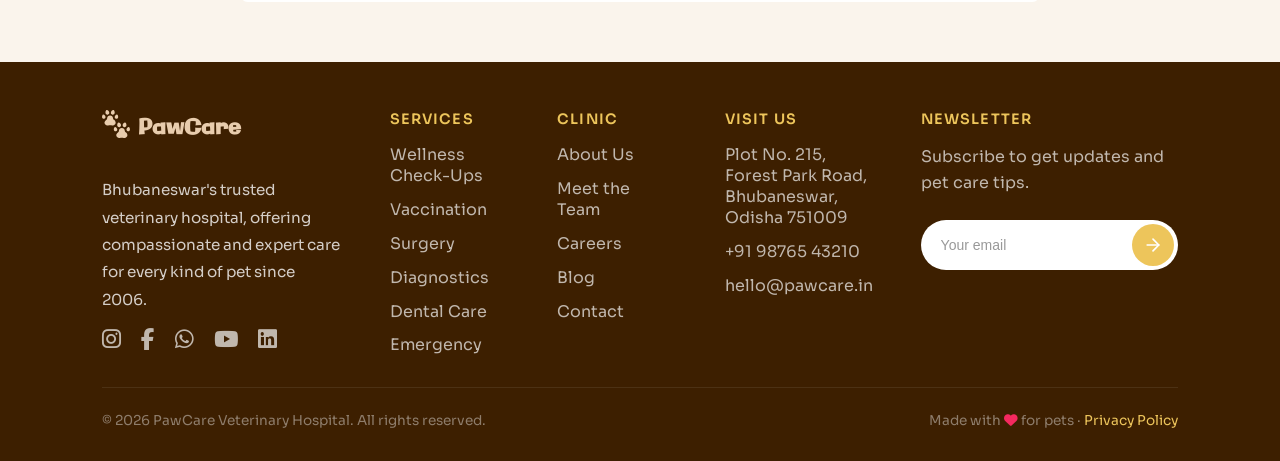
==== commit d08c1afe: "service cards refining" ====
--- a/index.html
+++ b/index.html
@@ -9,6 +9,9 @@
     <link rel="preconnect" href="https://fonts.googleapis.com">
     <link href="https://unpkg.com/aos@2.3.1/dist/aos.css" rel="stylesheet">
 <link rel="preconnect" href="https://fonts.gstatic.com" crossorigin>
+<link rel="preconnect" href="https://fonts.googleapis.com">
+<link rel="preconnect" href="https://fonts.gstatic.com" crossorigin>
+<link href="https://fonts.googleapis.com/css2?family=Happy+Monkey&display=swap" rel="stylesheet">
 <link href="https://fonts.googleapis.com/css2?family=Calistoga&family=Galindo&family=Sora:wght@100..800&display=swap" rel="stylesheet">
 <link rel="stylesheet" href="https://fonts.googleapis.com/css2?family=Material+Symbols+Outlined:opsz,wght,FILL,GRAD@24,400,0,0&icon_names=list_arrow" />
 <link rel="stylesheet" href="https://fonts.googleapis.com/css2?family=Material+Symbols+Outlined:opsz,wght,FILL,GRAD@24,400,0,0&icon_names=close_small" />
@@ -110,11 +113,11 @@
            
              
         <div class="navright">
-            <a href="index.html" class="del"><span><i class="fa-solid fa-paw fa-flip" style="color: rgb(91, 0, 24);"></i></span>Home</a>
-            <a href="services.html" class="del"><span><i class="fa-solid fa-paw fa-flip" style="color: rgb(91, 0, 24);"></i></span>Services</a>
-            <a href="about.html" class="del"><span><i class="fa-solid fa-paw fa-flip" style="color: rgb(91, 0, 24);"></i></span>About Us</a>
-            <a href="ourvets.html" class="del"><span><i class="fa-solid fa-paw fa-flip" style="color: rgb(91, 0, 24);"></i></span>Our Vets</a>
-            <a href="contact.html" class="del"><span><i class="fa-solid fa-paw fa-flip" style="color: rgb(91, 0, 24);"></i></span>Contact Us</a>
+            <a href="index.html" class="del"><span><i class="fa-solid fa-paw fa-flip" style="color: rgb(61, 31, 0);"></i></span>Home</a>
+            <a href="services.html" class="del"><span><i class="fa-solid fa-paw fa-flip" style="color: rgb(61, 31, 0);"></i></span>Services</a>
+            <a href="about.html" class="del"><span><i class="fa-solid fa-paw fa-flip" style="color: rgb(61, 31, 0);"></i></span>About Us</a>
+            <a href="ourvets.html" class="del"><span><i class="fa-solid fa-paw fa-flip" style="color: rgb(61, 31, 0);"></i></span>Our Vets</a>
+            <a href="contact.html" class="del"><span><i class="fa-solid fa-paw fa-flip" style="color: rgb(61, 31, 0);"></i></span>Contact Us</a>
         </div>
 
         <div class="hamburger">
@@ -260,31 +263,37 @@
                 <big><i class="fa-solid fa-stethoscope" style="color: rgb(86, 172, 239);"></i></big>
                 <h3>Wellness Check Ups</h3>
                 <p><i>Annual and bi-annual physicals to keep your pet in peak condition,with detailed health reports and personalised care plans.</i></p>
+                <h4>Learn More  <span><i class="fa-solid fa-arrow-right-long fa-shake" style="color: rgb(36, 2, 3);--fa-animation-duration: 2.5s;"></i></span></h4>
             </div>
             <div class="box up vaccination" onclick="window.location.href='services.html#vaccination';" style="cursor: pointer;">
                 <big><i class="fa-solid fa-syringe fa-shake" style="color: #39aa9f; --fa-animation-duration: 3s;"></i></big>
                 <h3>Vaccination & Prevention</h3>
                 <p><i>Tailored vaccination schedules, parasite prevention and flea & tick treatments to protect your pet year-round.</i></p>
+                <h4>Learn More  <span><i class="fa-solid fa-arrow-right-long fa-shake" style="color: rgb(36, 2, 3);--fa-animation-duration: 2s;"></i></span></h4>
             </div>
             <div class="box left surgery" onclick="window.location.href='services.html#surgery';" style="cursor: pointer;">
                 <big><i class="fa-solid fa-file-waveform fa-flip" style="color: rgb(136, 136, 255); --fa-animation-duration: 1.5s;"></i></big>
                 <h3>Surgery & Recovery</h3>
                 <p><i>Spay/neuter, orthopaedic repair, soft-tissue procedures and post-operative care in our sterile surgical suite.</i></p>
+                <h4>Learn More  <span><i class="fa-solid fa-arrow-right-long fa-shake" style="color: rgb(36, 2, 3);--fa-animation-duration: 2s;"></i></span></h4>
             </div>
             <div class="box right diagnostics" onclick="window.location.href='services.html#diagnostics';" style="cursor: pointer;">
                 <big><i class="fa-solid fa-microscope fa-bounce" style="color: rgb(4, 25, 188);--fa-animation-duration: 2.5s;"></i></big>
                 <h3>Diagnostics & Imaging</h3>
                 <p><i>In-house lab tests, digital X-rays, ultrasound and ECG for fast,accurate diagnosis with no referrals needed.</i></p>
+                <h4>Learn More  <span><i class="fa-solid fa-arrow-right-long fa-shake" style="color: rgb(36, 2, 3);--fa-animation-duration: 2.5s;"></i></span></h4>
             </div>
             <div class="box down dental" onclick="window.location.href='services.html#dental';" style="cursor: pointer;">
                 <big><i class="fa-solid fa-tooth fa-beat" style="--fa-animation-duration: 3s;"></i></big>
                 <h3>Dental Care</h3>
                 <p><i>Professional dental cleaning, tooth extraction and oral health assessments for a healthier pet.</i></p>
+                <h4>Learn More  <span><i class="fa-solid fa-arrow-right-long fa-shake" style="color: rgb(36, 2, 3);--fa-animation-duration: 2.5s;"></i></span></h4>
             </div>
             <div class="box right emergency" onclick="window.location.href='services.html#emergency';" style="cursor: pointer;">
                 <big><i class="fa-solid fa-heart-circle-exclamation fa-beat-fade" style="color: rgb(255, 4, 4);"></i></big>
                 <h3>Emergency & Critical Care</h3>
                 <p><i>Round-the-clock emergency services with a dedicated ICU for critically ill patients.</i></p>
+                <h4>Learn More  <span><i class="fa-solid fa-arrow-right-long fa-shake" style="color: rgb(36, 2, 3);--fa-animation-duration: 2.5s;"></i></span></h4>
             </div>
         </div>
     </main>    
--- a/style.css
+++ b/style.css
@@ -8,6 +8,7 @@
   --font-l: "Galindo", sans-serif;
   --font-m: "Calistoga", sans-serif;
   --font-s: "Sora", sans-serif;
+  --font-xs: "Happy Monkey", sans-serif;
 
   /* font weights */
   --wt-l:700;
@@ -604,6 +605,9 @@
 }
 .box p{
   font-size: var(--font-m);
+}
+.box h4{
+  font-family: var(--font-xs);
 }
 .wellness{
   border-bottom: 5px solid rgb(86, 172, 239);
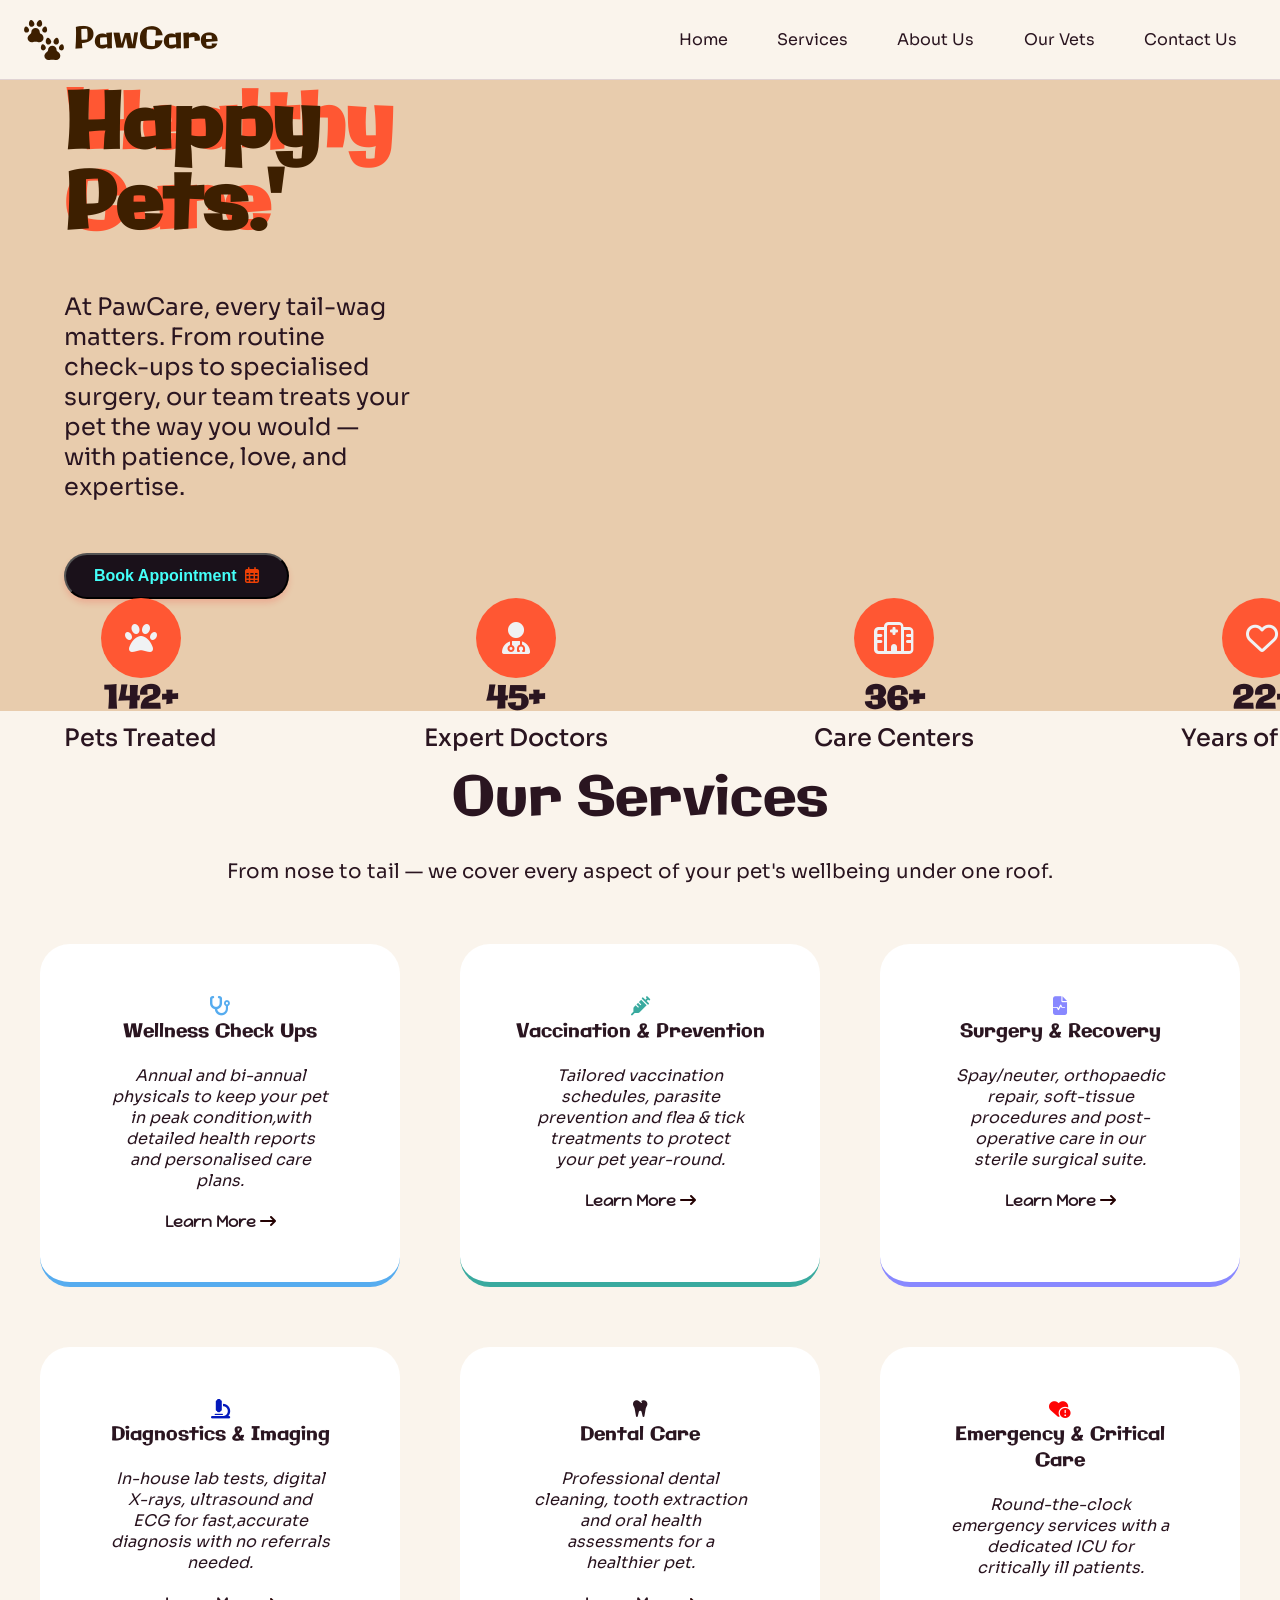
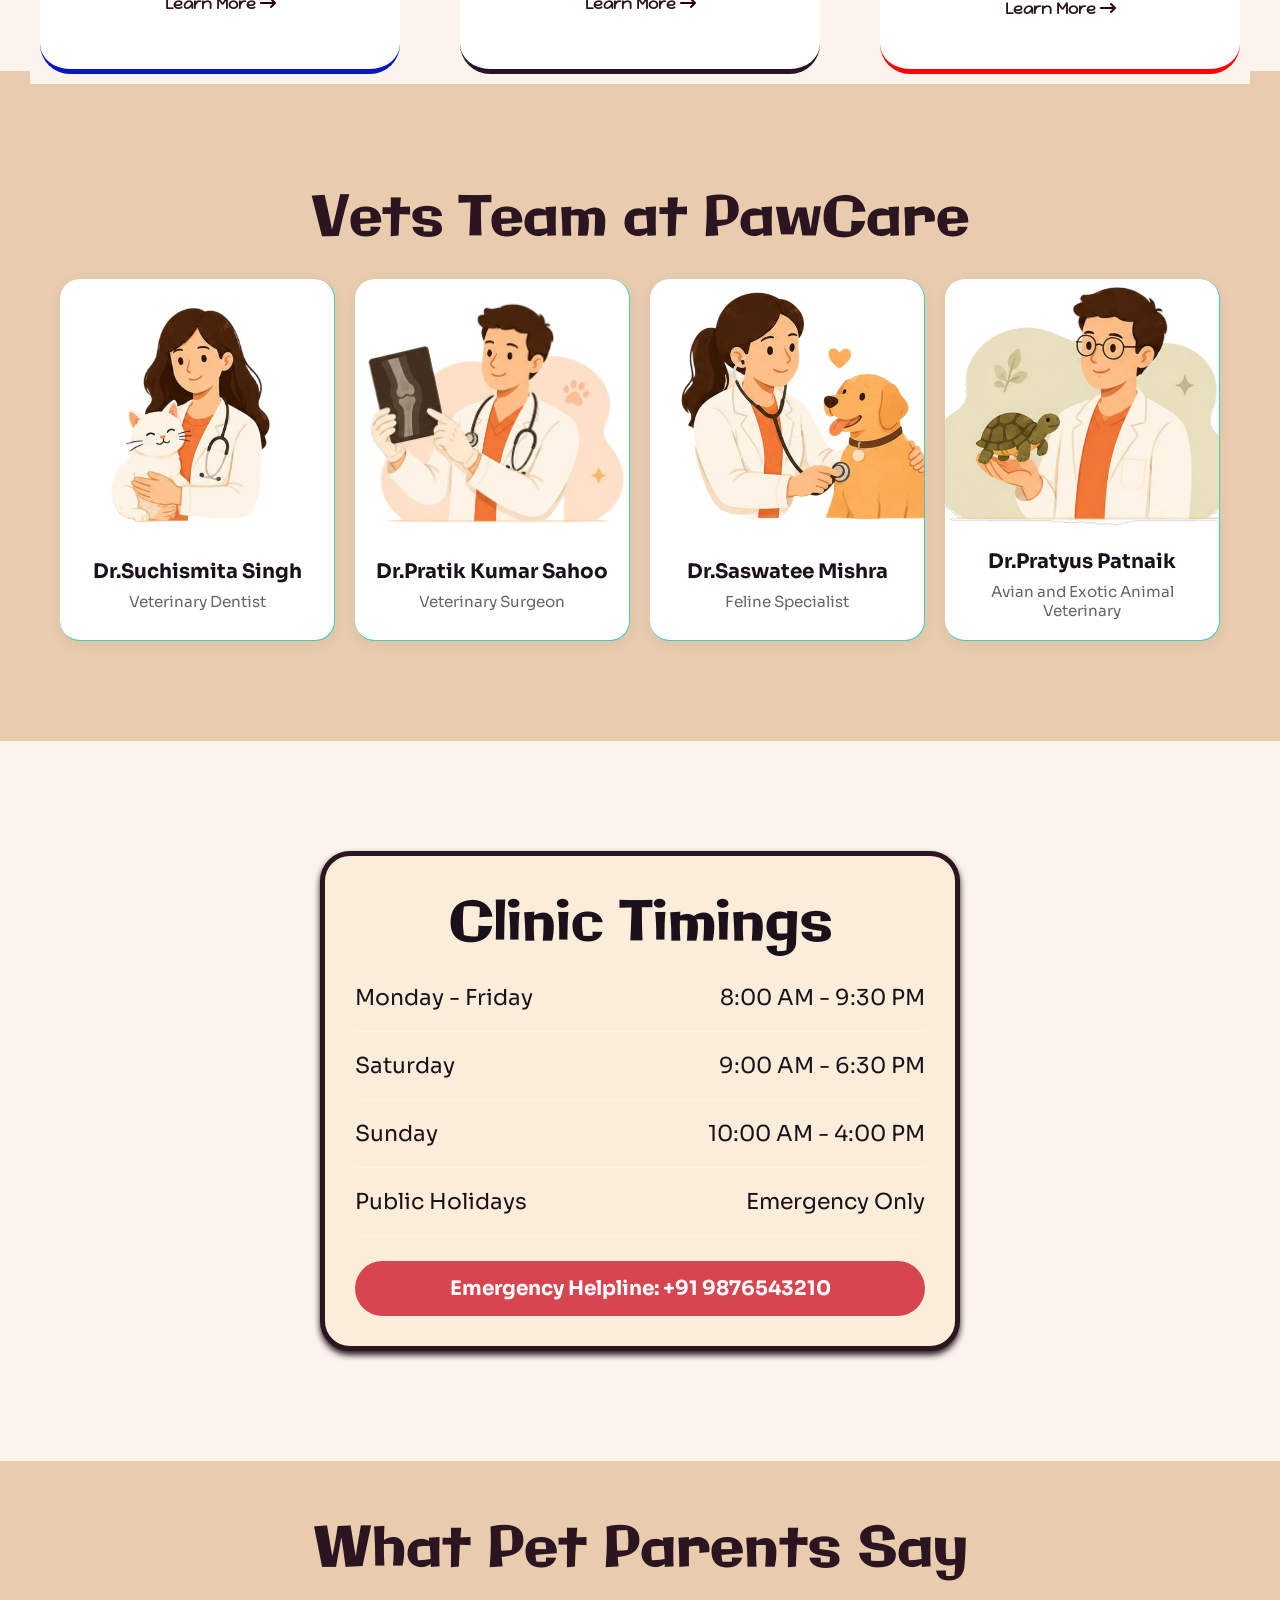
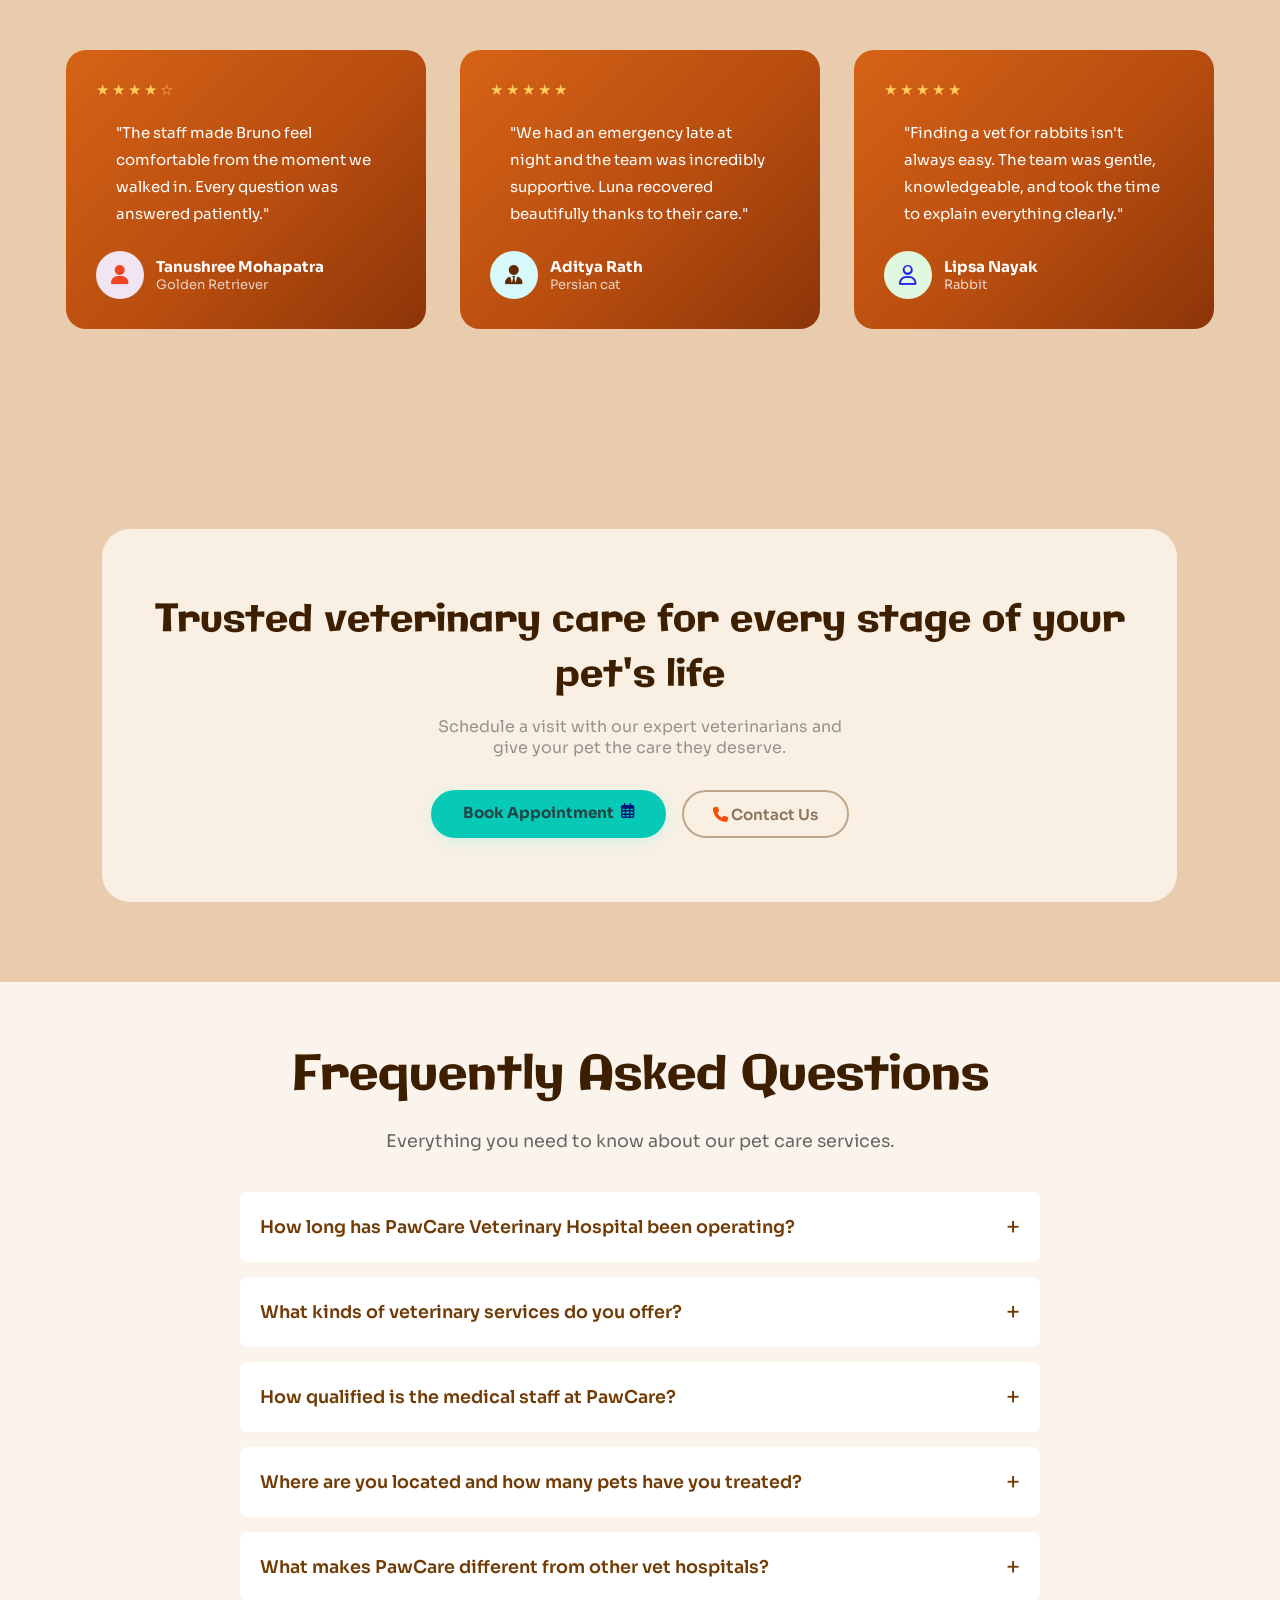
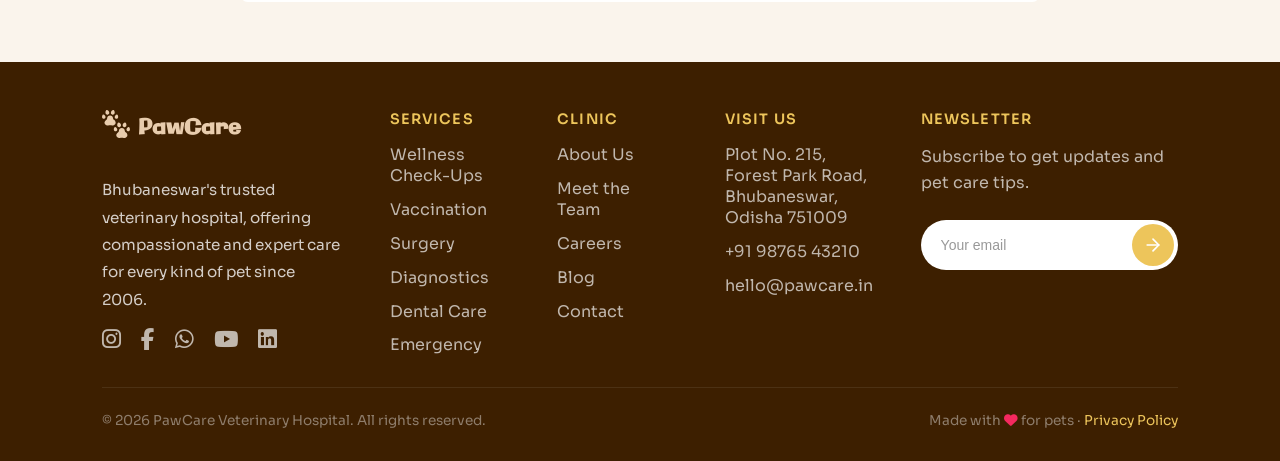
==== commit 6d5ea22b: "service cards updation" ====
--- a/index.html
+++ b/index.html
@@ -263,37 +263,37 @@
                 <big><i class="fa-solid fa-stethoscope" style="color: rgb(86, 172, 239);"></i></big>
                 <h3>Wellness Check Ups</h3>
                 <p><i>Annual and bi-annual physicals to keep your pet in peak condition,with detailed health reports and personalised care plans.</i></p>
-                <h4>Learn More  <span><i class="fa-solid fa-arrow-right-long fa-shake" style="color: rgb(36, 2, 3);--fa-animation-duration: 2.5s;"></i></span></h4>
+                <h4>Learn More  <span><i class="fa-solid fa-arrow-right-long" style="color: rgb(36, 2, 3);"></i></span></h4>
             </div>
             <div class="box up vaccination" onclick="window.location.href='services.html#vaccination';" style="cursor: pointer;">
                 <big><i class="fa-solid fa-syringe fa-shake" style="color: #39aa9f; --fa-animation-duration: 3s;"></i></big>
                 <h3>Vaccination & Prevention</h3>
                 <p><i>Tailored vaccination schedules, parasite prevention and flea & tick treatments to protect your pet year-round.</i></p>
-                <h4>Learn More  <span><i class="fa-solid fa-arrow-right-long fa-shake" style="color: rgb(36, 2, 3);--fa-animation-duration: 2s;"></i></span></h4>
+                <h4>Learn More  <span><i class="fa-solid fa-arrow-right-long" style="color: rgb(36, 2, 3);"></i></span></h4>
             </div>
             <div class="box left surgery" onclick="window.location.href='services.html#surgery';" style="cursor: pointer;">
                 <big><i class="fa-solid fa-file-waveform fa-flip" style="color: rgb(136, 136, 255); --fa-animation-duration: 1.5s;"></i></big>
                 <h3>Surgery & Recovery</h3>
                 <p><i>Spay/neuter, orthopaedic repair, soft-tissue procedures and post-operative care in our sterile surgical suite.</i></p>
-                <h4>Learn More  <span><i class="fa-solid fa-arrow-right-long fa-shake" style="color: rgb(36, 2, 3);--fa-animation-duration: 2s;"></i></span></h4>
+                <h4>Learn More  <span><i class="fa-solid fa-arrow-right-long" style="color: rgb(36, 2, 3);"></i></span></h4>
             </div>
             <div class="box right diagnostics" onclick="window.location.href='services.html#diagnostics';" style="cursor: pointer;">
                 <big><i class="fa-solid fa-microscope fa-bounce" style="color: rgb(4, 25, 188);--fa-animation-duration: 2.5s;"></i></big>
                 <h3>Diagnostics & Imaging</h3>
                 <p><i>In-house lab tests, digital X-rays, ultrasound and ECG for fast,accurate diagnosis with no referrals needed.</i></p>
-                <h4>Learn More  <span><i class="fa-solid fa-arrow-right-long fa-shake" style="color: rgb(36, 2, 3);--fa-animation-duration: 2.5s;"></i></span></h4>
+                <h4>Learn More  <span><i class="fa-solid fa-arrow-right-long" style="color: rgb(36, 2, 3);"></i></span></h4>
             </div>
             <div class="box down dental" onclick="window.location.href='services.html#dental';" style="cursor: pointer;">
-                <big><i class="fa-solid fa-tooth fa-beat" style="--fa-animation-duration: 3s;"></i></big>
+                <big><i class="fa-solid fa-tooth fa-beat" style="--fa-animation-duration: 2.5s;"></i></big>
                 <h3>Dental Care</h3>
                 <p><i>Professional dental cleaning, tooth extraction and oral health assessments for a healthier pet.</i></p>
-                <h4>Learn More  <span><i class="fa-solid fa-arrow-right-long fa-shake" style="color: rgb(36, 2, 3);--fa-animation-duration: 2.5s;"></i></span></h4>
+                <h4>Learn More  <span><i class="fa-solid fa-arrow-right-long" style="color: rgb(36, 2, 3);"></i></span></h4>
             </div>
             <div class="box right emergency" onclick="window.location.href='services.html#emergency';" style="cursor: pointer;">
                 <big><i class="fa-solid fa-heart-circle-exclamation fa-beat-fade" style="color: rgb(255, 4, 4);"></i></big>
                 <h3>Emergency & Critical Care</h3>
                 <p><i>Round-the-clock emergency services with a dedicated ICU for critically ill patients.</i></p>
-                <h4>Learn More  <span><i class="fa-solid fa-arrow-right-long fa-shake" style="color: rgb(36, 2, 3);--fa-animation-duration: 2.5s;"></i></span></h4>
+                <h4>Learn More  <span><i class="fa-solid fa-arrow-right-long" style="color: rgb(36, 2, 3);"></i></span></h4>
             </div>
         </div>
     </main>    
--- a/style.css
+++ b/style.css
@@ -536,7 +536,7 @@
   width: 80em;
   height: 210px; 
   position: absolute; 
-  margin-top: 53%;
+  margin-top: 50%;
   margin-left: 0;
   display: flex; 
   align-items: center;
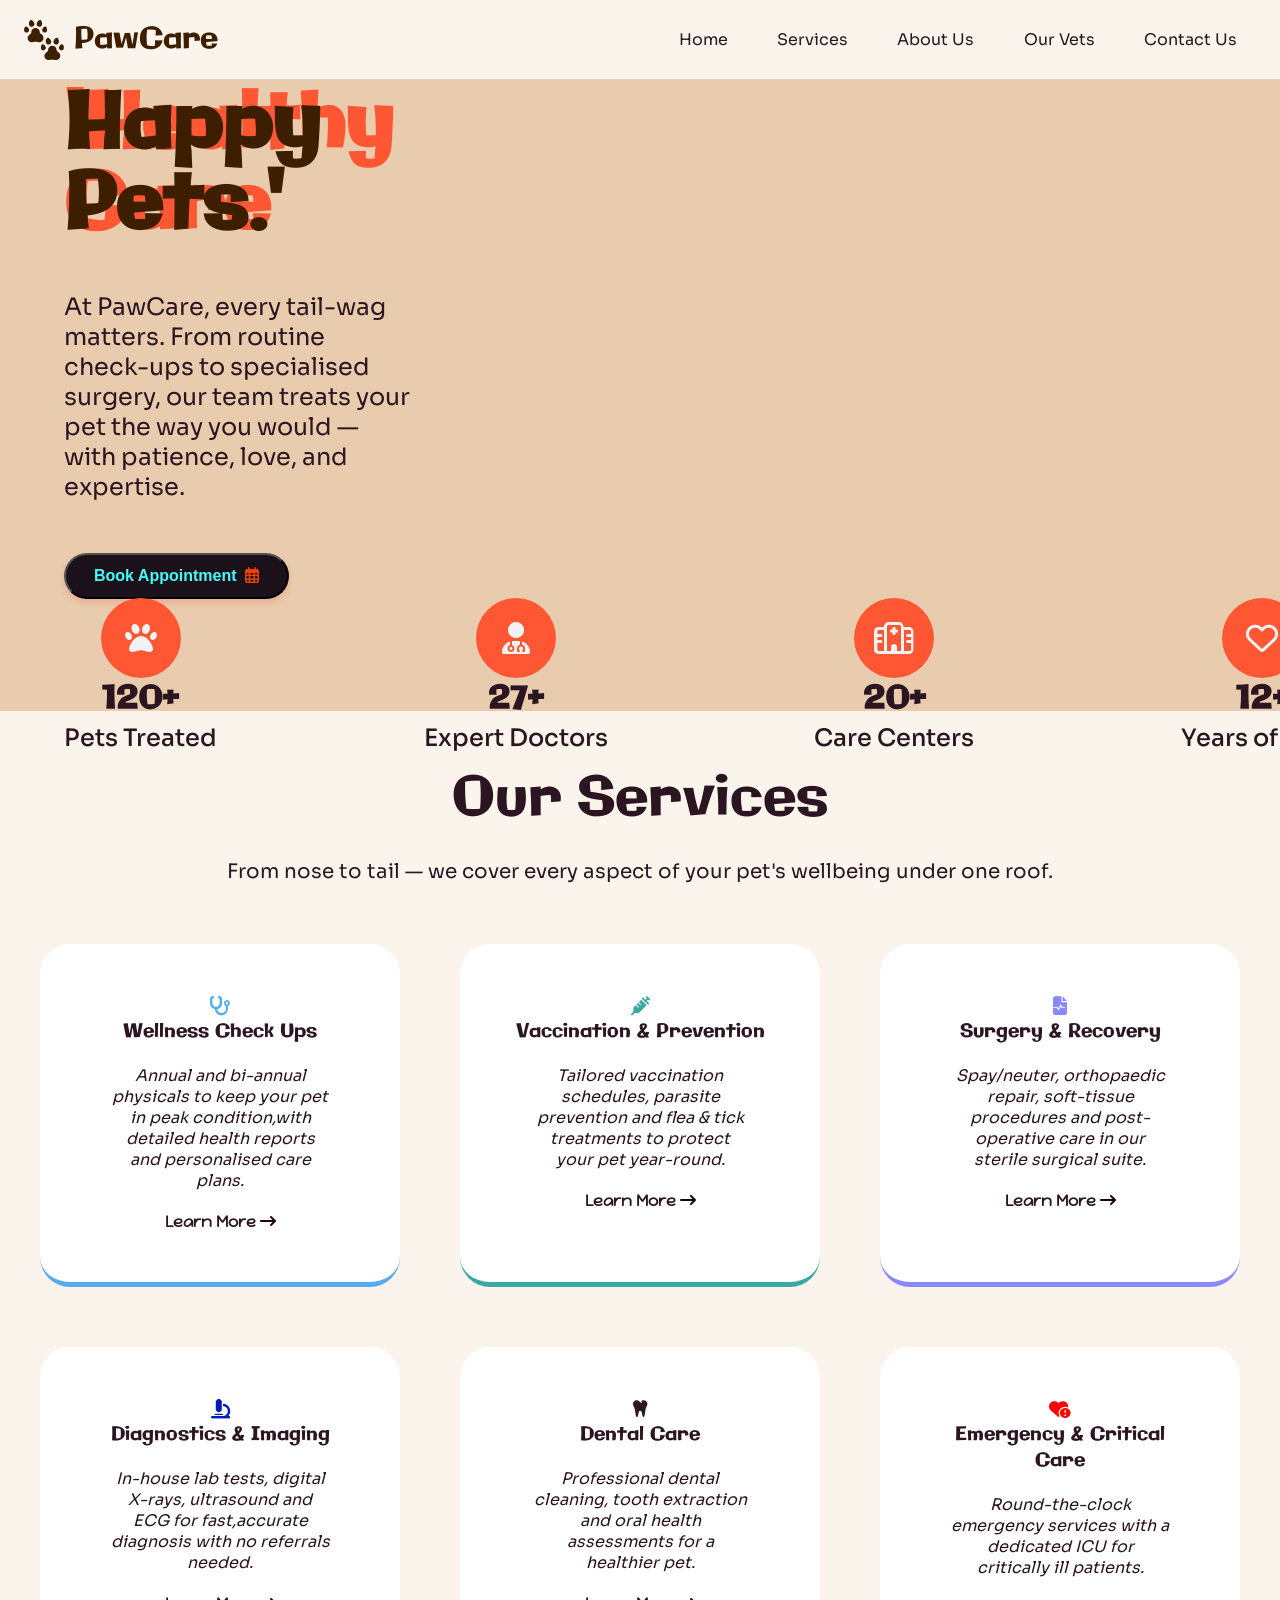
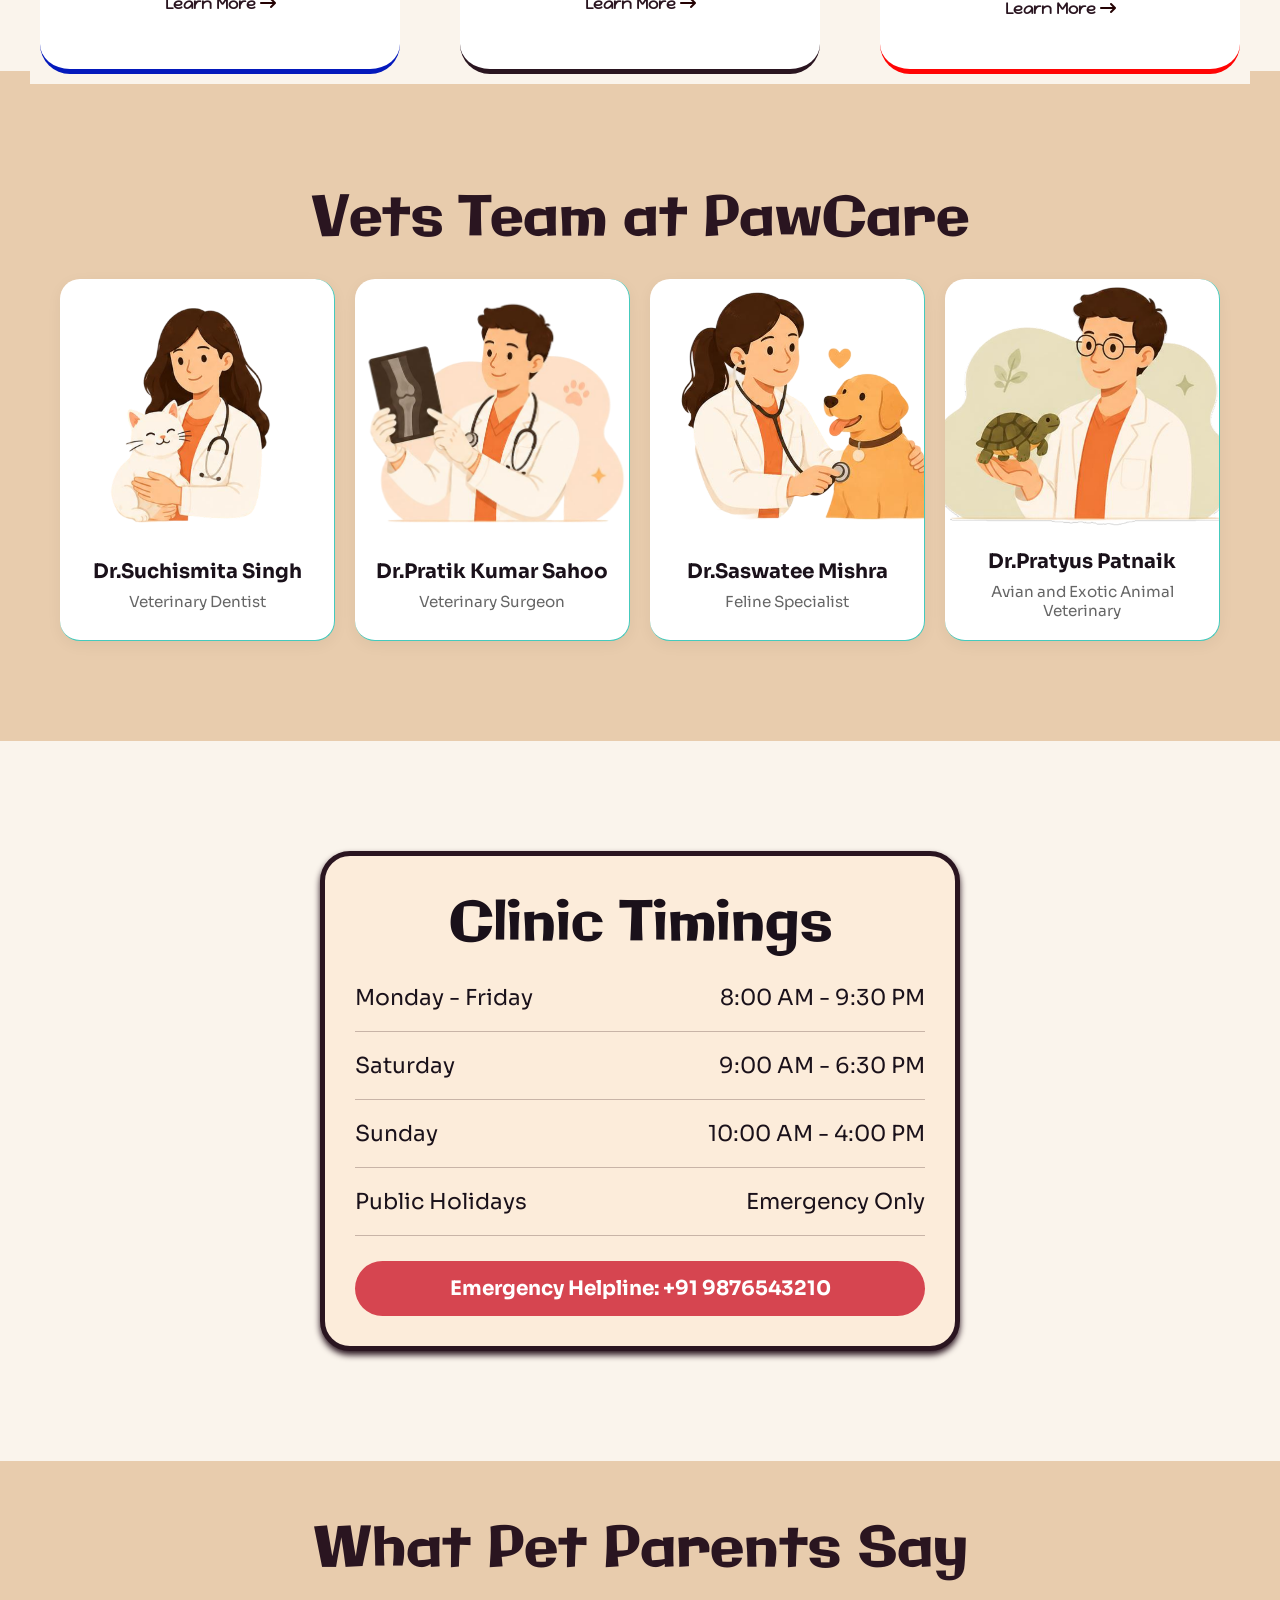
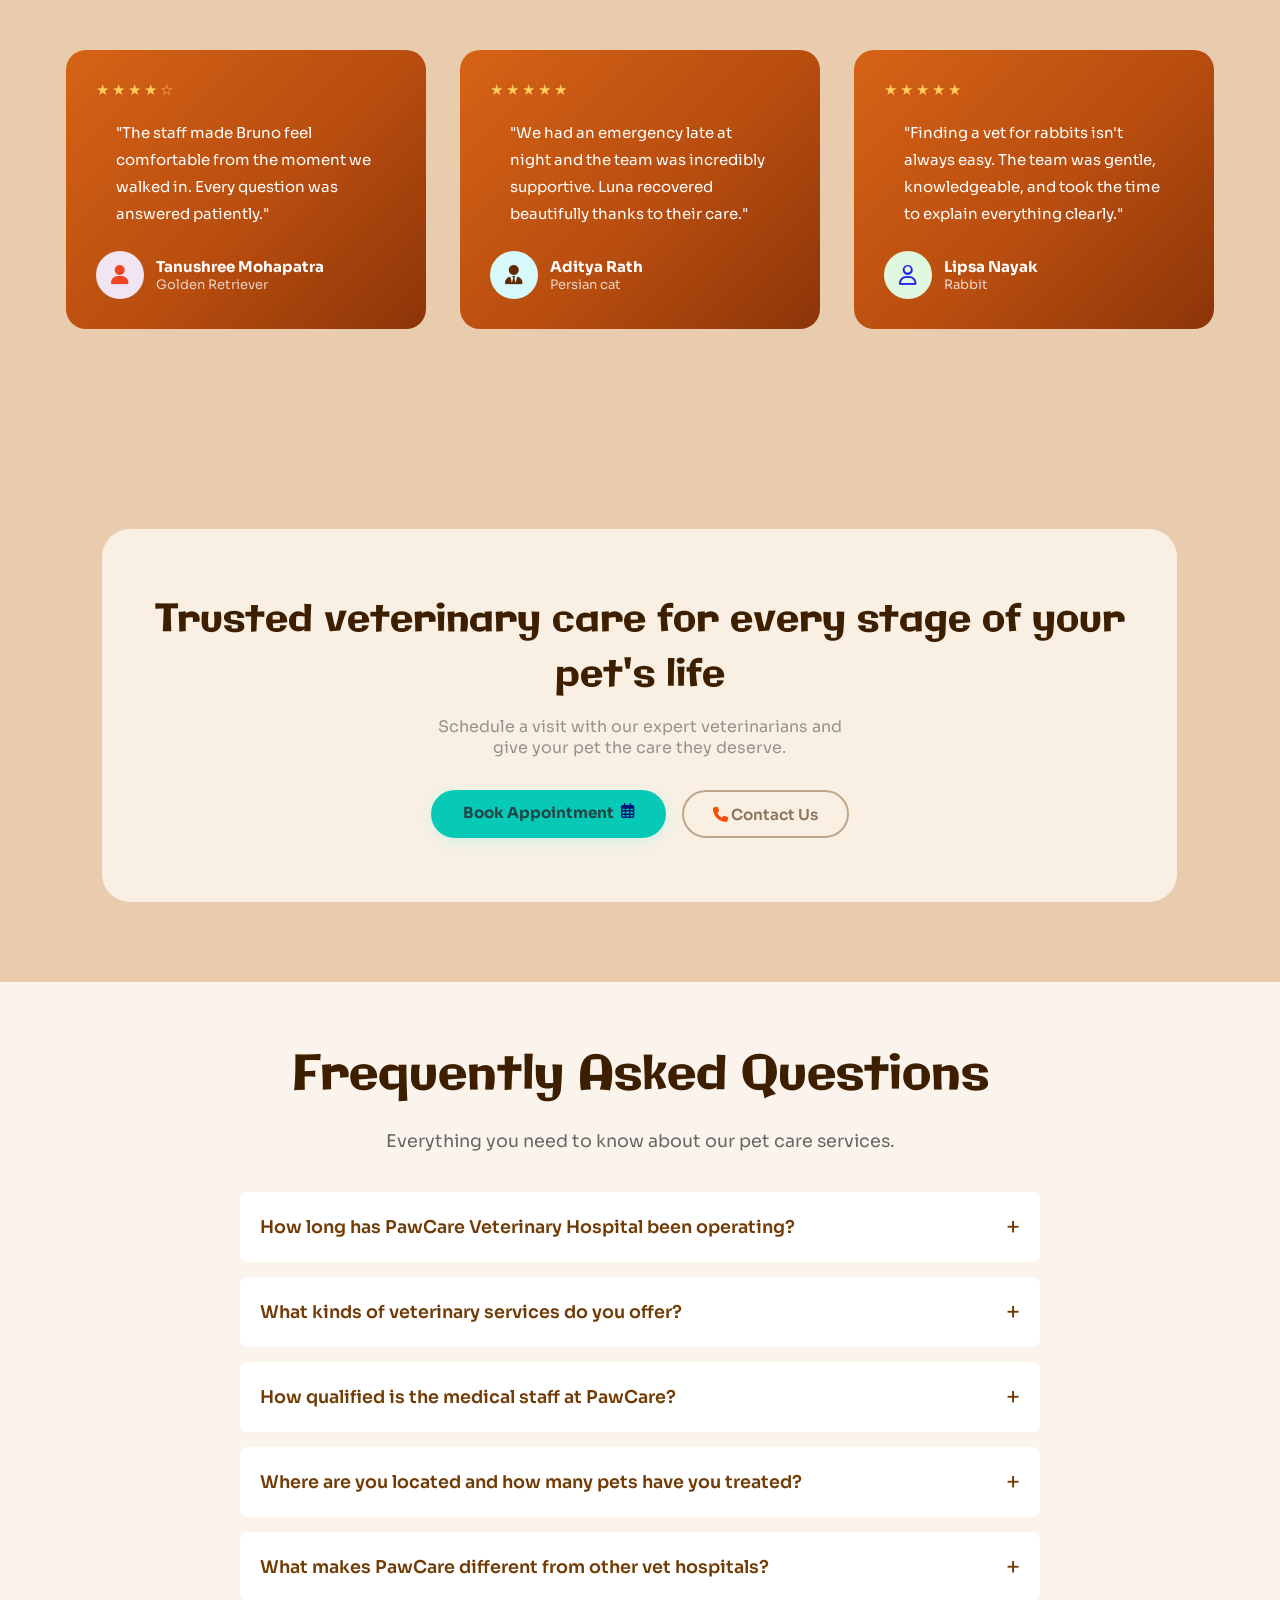
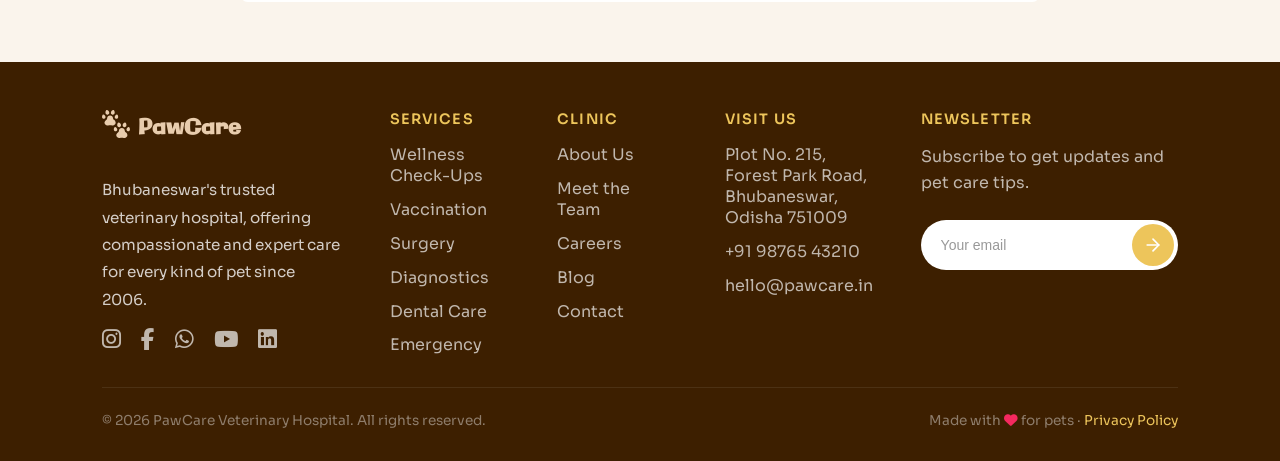
==== commit 9dd1b923: "fixing timing box" ====
--- a/index.html
+++ b/index.html
@@ -8,15 +8,15 @@
     <link rel="icon" href="./images/pawCareLogo2.png">
     <link rel="preconnect" href="https://fonts.googleapis.com">
     <link href="https://unpkg.com/aos@2.3.1/dist/aos.css" rel="stylesheet">
-<link rel="preconnect" href="https://fonts.gstatic.com" crossorigin>
-<link rel="preconnect" href="https://fonts.googleapis.com">
-<link rel="preconnect" href="https://fonts.gstatic.com" crossorigin>
-<link href="https://fonts.googleapis.com/css2?family=Happy+Monkey&display=swap" rel="stylesheet">
-<link href="https://fonts.googleapis.com/css2?family=Calistoga&family=Galindo&family=Sora:wght@100..800&display=swap" rel="stylesheet">
-<link rel="stylesheet" href="https://fonts.googleapis.com/css2?family=Material+Symbols+Outlined:opsz,wght,FILL,GRAD@24,400,0,0&icon_names=list_arrow" />
-<link rel="stylesheet" href="https://fonts.googleapis.com/css2?family=Material+Symbols+Outlined:opsz,wght,FILL,GRAD@24,400,0,0&icon_names=close_small" />
-<link rel="stylesheet" href="https://fonts.googleapis.com/css2?family=Material+Symbols+Outlined:opsz,wght,FILL,GRAD@48,400,0,0&icon_names=stethoscope" />
-<link rel="stylesheet" href="https://cdnjs.cloudflare.com/ajax/libs/font-awesome/6.5.1/css/all.min.css">
+    <link rel="preconnect" href="https://fonts.gstatic.com" crossorigin>
+    <link rel="preconnect" href="https://fonts.googleapis.com">
+    <link rel="preconnect" href="https://fonts.gstatic.com" crossorigin>
+    <link href="https://fonts.googleapis.com/css2?family=Happy+Monkey&display=swap" rel="stylesheet">
+    <link href="https://fonts.googleapis.com/css2?family=Calistoga&family=Galindo&family=Sora:wght@100..800&display=swap" rel="stylesheet">
+    <link rel="stylesheet" href="https://fonts.googleapis.com/css2?family=Material+Symbols+Outlined:opsz,wght,FILL,GRAD@24,400,0,0&icon_names=list_arrow" />
+    <link rel="stylesheet" href="https://fonts.googleapis.com/css2?family=Material+Symbols+Outlined:opsz,wght,FILL,GRAD@24,400,0,0&icon_names=close_small" />
+    <link rel="stylesheet" href="https://fonts.googleapis.com/css2?family=Material+Symbols+Outlined:opsz,wght,FILL,GRAD@48,400,0,0&icon_names=stethoscope" />
+    <link rel="stylesheet" href="https://cdnjs.cloudflare.com/ajax/libs/font-awesome/6.5.1/css/all.min.css">
 
 </head>
 <body>
--- a/style.css
+++ b/style.css
@@ -686,7 +686,7 @@
     display: flex;
     justify-content: space-between;
     padding: 20px 0;
-    border-bottom: 1px solid rgba(255,255,255,0.3);
+    border-bottom: 1px solid rgba(79, 52, 52, 0.3);
     font-size: 22px;
 }
 .helpline{
@@ -1565,6 +1565,7 @@
     .timing-box{
         box-sizing: border-box;
         padding:20px;
+        width: 80%;
     }
     .row{
         font-size:14px;
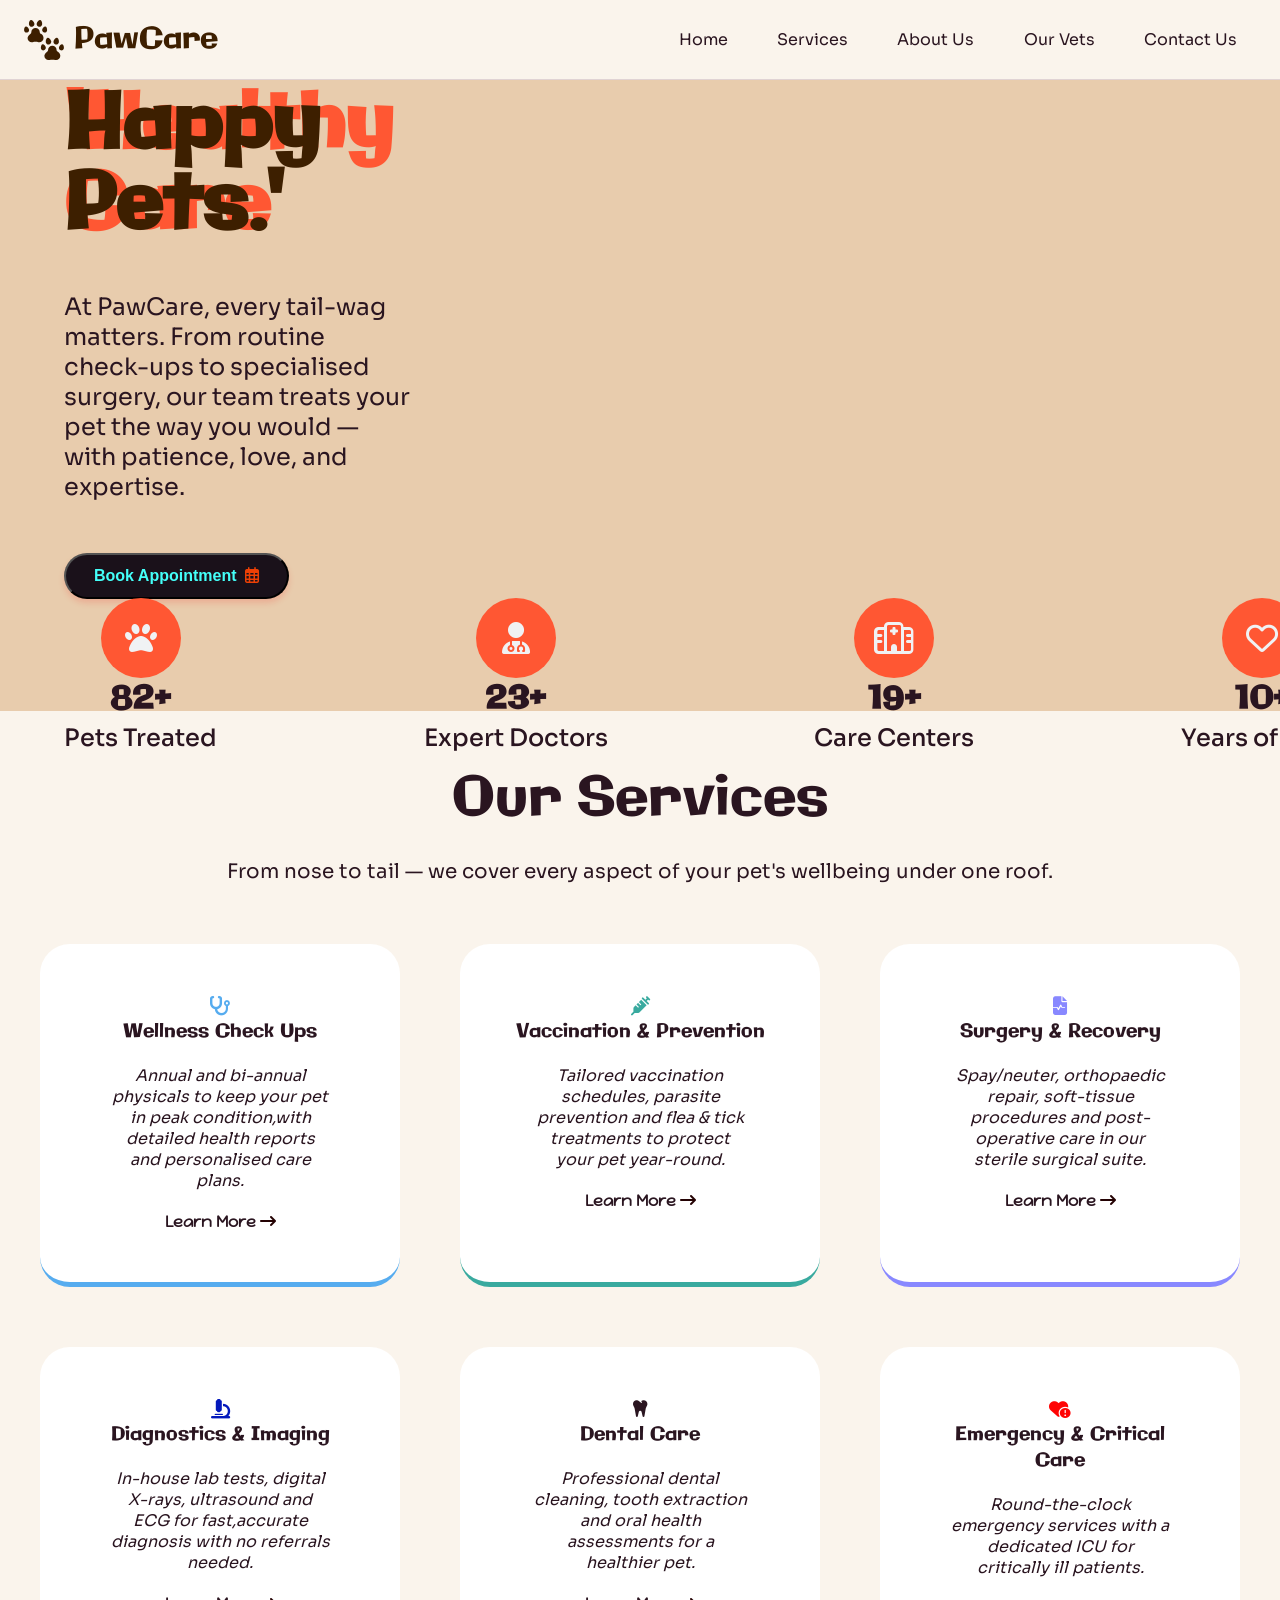
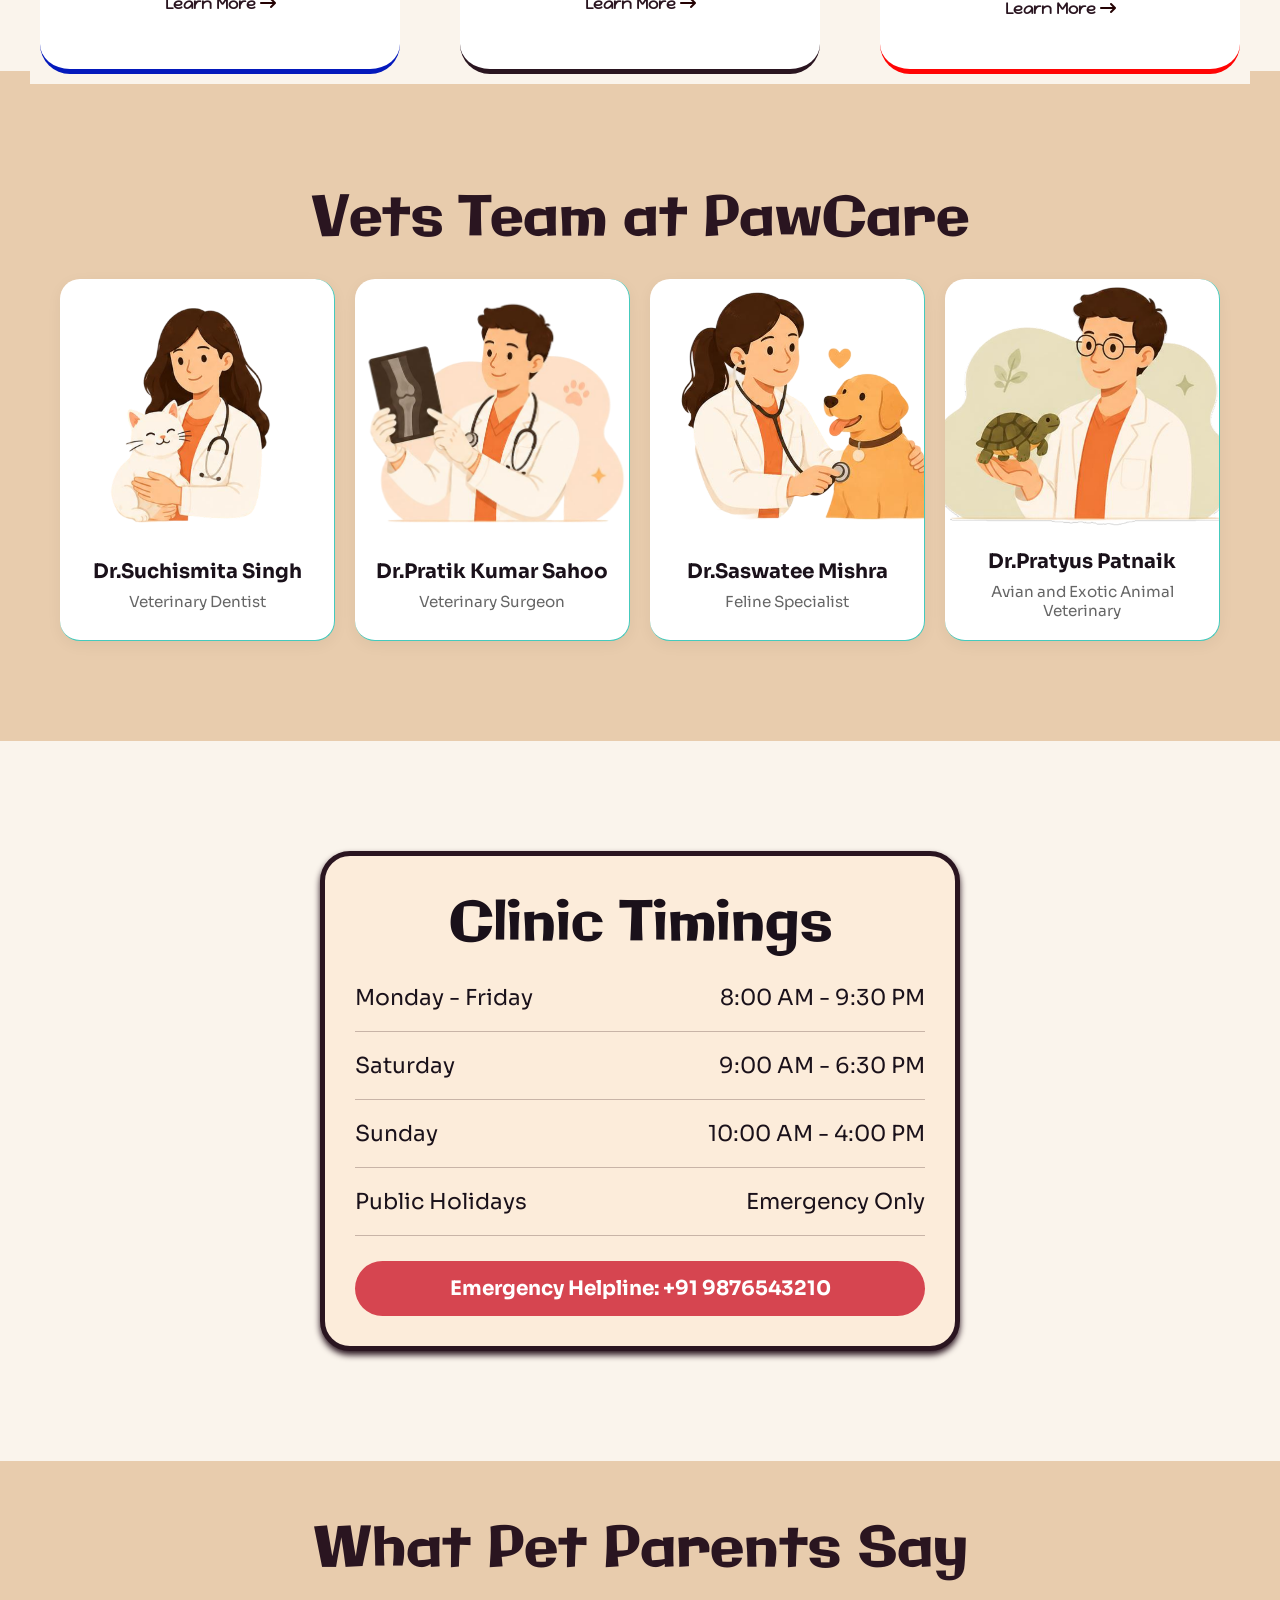
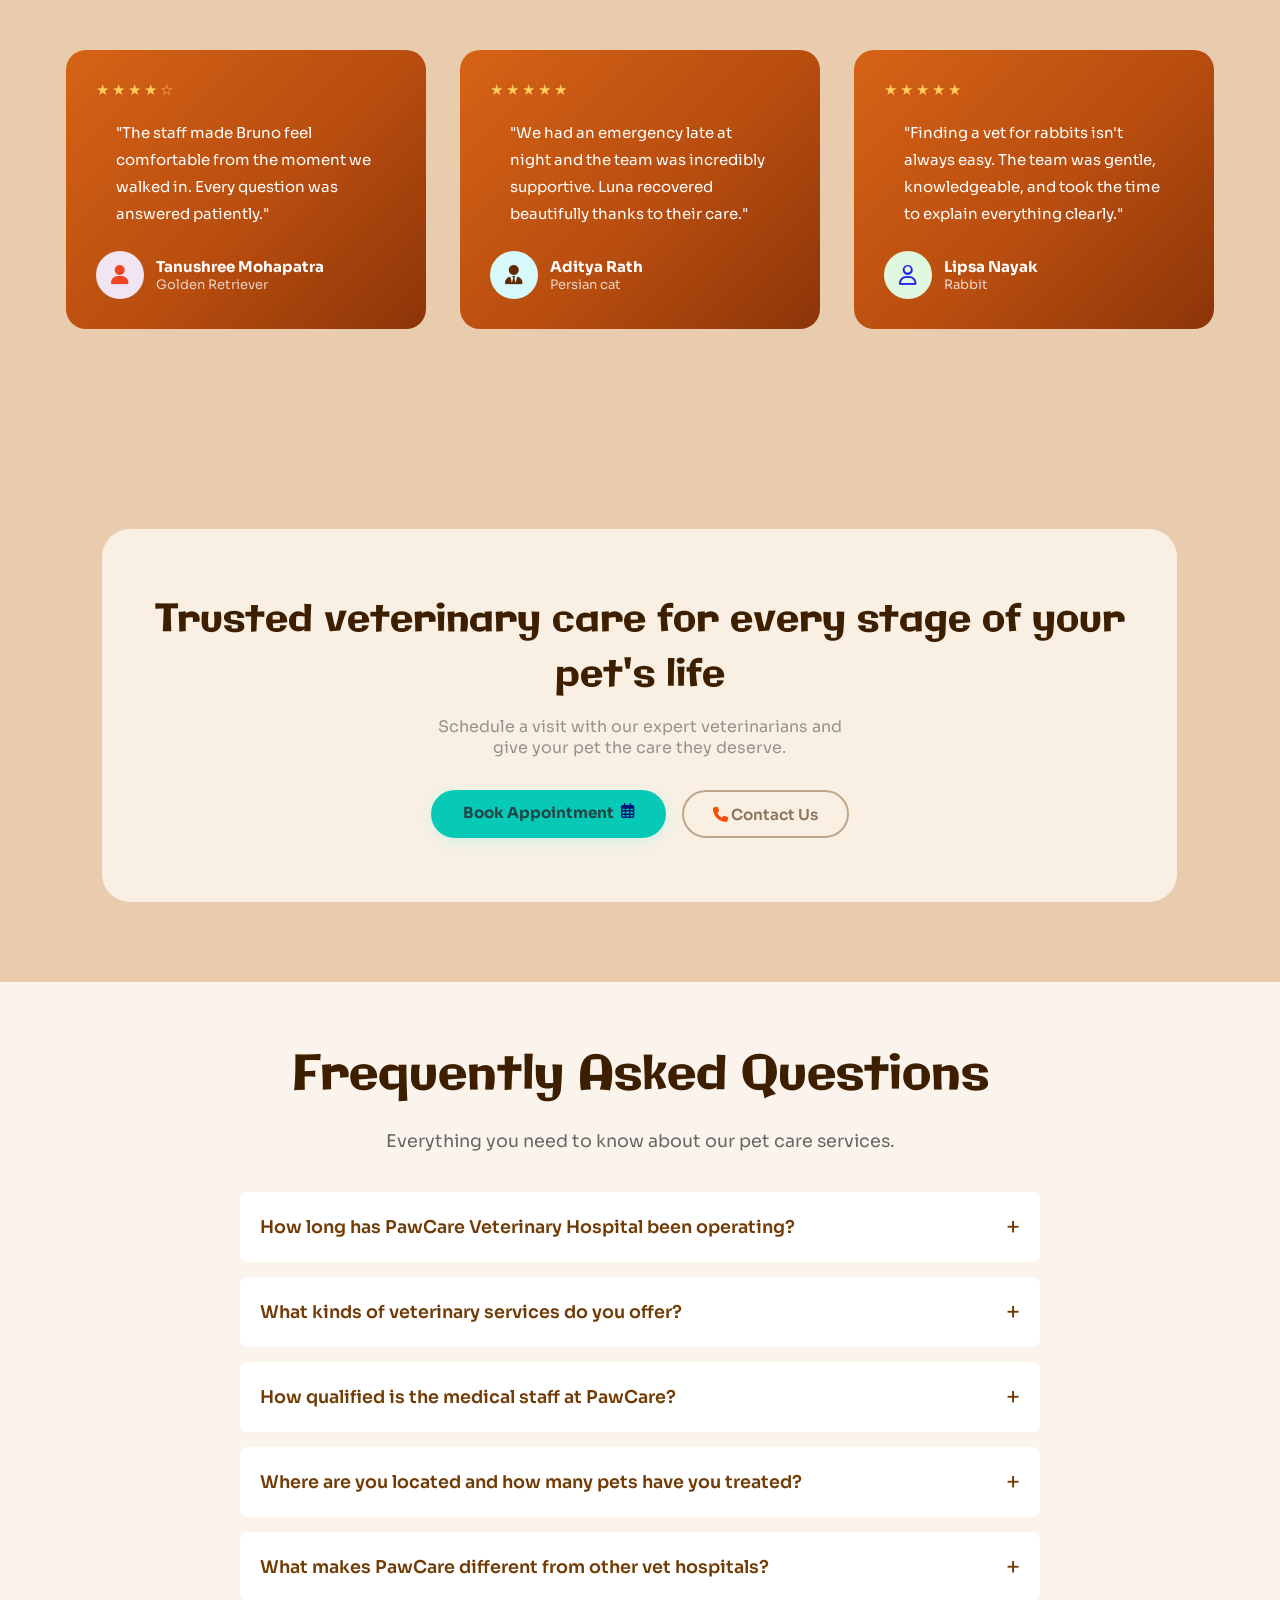
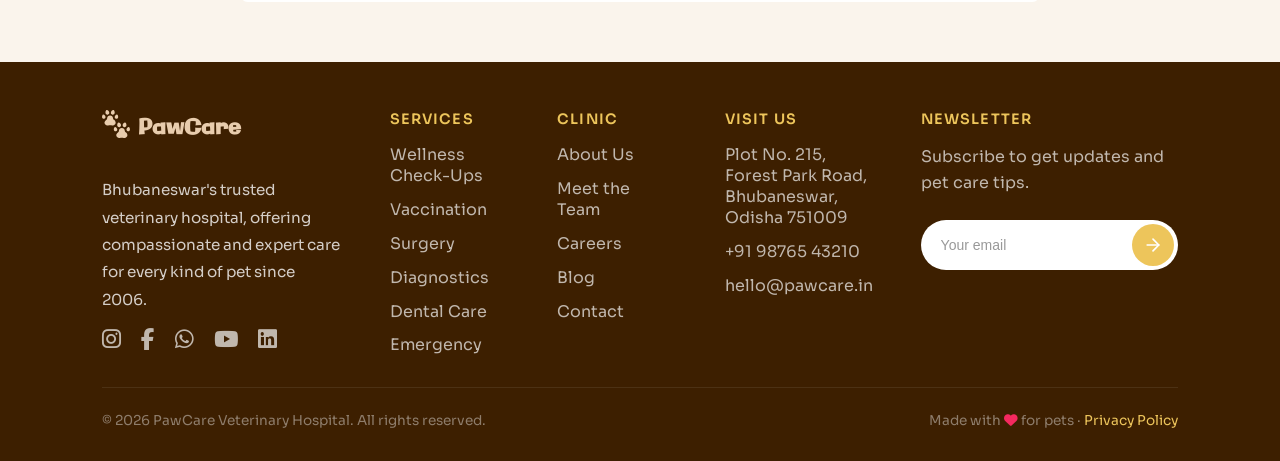
==== commit 65b627e1: "fix footer theme" ====
--- a/index.html
+++ b/index.html
@@ -423,7 +423,7 @@
     </section>
     <!-- BOOKING CTA -->
 
-    <div data-aos="flip-up" data-aos-duration="1200" class="booking" id="book" style="background-color: #a53860;">
+    <div data-aos="flip-up" data-aos-duration="1200" class="booking" id="book">
         <h2>Trusted veterinary care for every stage of your pet's life</h2>
         <p>Schedule a visit with our expert veterinarians and give your pet the care they deserve.</p>
         <div class="booking-actions">
--- a/style.css
+++ b/style.css
@@ -180,7 +180,7 @@
   text-decoration: none;
   color: var(--bg-text-color);
   font-weight: 900;
-  width: 100% !important;
+  width: 100% ;
   max-width: 500px; 
 }
 
@@ -846,7 +846,7 @@
 .reviewer-name,
 .reviewer-pet 
 {
-background: transparent !important;
+background: transparent ;
 }
 
 .testimonials-grid {
@@ -876,7 +876,7 @@
   font-size: 36px;
   color: rgba(255,255,255,0.25);
   margin-bottom: 10px;
-  background: transparent !important;
+  background: transparent ;
 }
 
 .stars {
@@ -884,7 +884,7 @@
   font-size: 15px;
   letter-spacing: 3px;
   margin-bottom: 16px;
-  background: transparent !important;
+  background: transparent ;
 }
 .testimonial-card:hover .stars{
   color: #f4ae0c;
@@ -892,18 +892,18 @@
 }
 
 .testimonial-card p {
-  color: #ffffff !important;
+  color: #ffffff ;
   font-size: 15px;
   line-height: 1.8;
   margin-bottom: 24px;
-  background: transparent !important;
+  background: transparent ;
 }
 
 .reviewer {
   display: flex;
   align-items: center;
   gap: 12px;
-  background: transparent !important;
+  background: transparent ;
 }
 
 .reviewer-avatar {
@@ -917,35 +917,35 @@
 }
 
 .avatar-pink {
-  background: #f1c7d8 !important;
+  background: #f1c7d8 ;
 }
 
 .avatar-aqua {
-  background: #bff7fa !important;
+  background: #bff7fa ;
 }
 
 .avatar-green {
-  background: #d5f7cf !important;
+  background: #d5f7cf ;
 }
 
 .reviewer-name {
-  color: #ffffff !important;
+  color: #ffffff ;
   font-size: 15px;
   font-weight: 700;
-  background: transparent !important;
+  background: transparent ;
 }
 
 .reviewer-pet {
-  color: rgba(255,255,255,0.75) !important;
+  color: rgba(255,255,255,0.75) ;
   font-size: 13px;
-  background: transparent !important;
+  background: transparent ;
 }
 
 /* Call-To-Action */
 
 
 .booking {
-  background: #f9f0e3 !important;
+  background-color: #f9f0e3 ;
   color: #ffffff;
   text-align: center;
   border-radius: 28px;
@@ -966,16 +966,16 @@
 
 .booking h2 {
   font-family: var(--font-l);
-  color: var(--bg-text-color) !important;
-  background: transparent !important;
+  color: var(--bg-text-color) ;
+  background: transparent ;
   font-size: clamp(1.8rem, 3vw, 2.5rem);
   font-weight: var(--wt-m);
   margin-bottom: 0.8rem;
 }
 
 .booking p {
-  color: rgb(133, 130, 130) !important;
-  background: transparent !important;
+  color: rgb(133, 130, 130) ;
+  background: transparent ;
   opacity: 0.85;
   max-width: 440px;
   margin: 0 auto 2rem;
@@ -983,7 +983,7 @@
 }
 
 .booking-actions {
-  background: transparent !important;
+  background: transparent ;
   display: flex;
   gap: 1rem;
   justify-content: center;
@@ -991,7 +991,7 @@
 }
 
 .btn-aqua {
-  background: #06cab6 !important;
+  background: #06cab6 ;
   color: #2a1520b8 ;
   padding: 0.8rem 2rem;
   border-radius: 50px;
@@ -1010,7 +1010,7 @@
 }
 
 .btn-outline-white {
-  background: transparent !important;
+  background: transparent ;
   color: #3d1e0097;
   padding: 0.8rem 1.8rem;
   border-radius: 50px;
@@ -1026,7 +1026,7 @@
   border-color: rgba(56, 55, 55, 0.966);
   transform: translateY(-1px);
   box-shadow: 0 8px 24px #06cab641; 
-  background: #ffffff !important;
+  background: #ffffff ;
 }
 
 
@@ -1070,11 +1070,10 @@
 }
 
 .faq-item {
-  background-color: #a53860;
+  background-color: var(--bg-white);
   border-radius: 8px;
   overflow: hidden;
   transition: all 0.3s ease;
-  
 }
 
 
@@ -1140,24 +1139,10 @@
 /* FOOTER */
 
 footer {
-  background-color: #3d1f00 !important;
+  background-color: #3d1f00 ;
   padding: 3rem 8vw 2rem;
 }
 
-footer *,
-.footer-grid,
-.footer-brand,
-.footer-col,
-.footer-bottom,
-.footer-col ul,
-.footer-col li,
-.footer-newsletter,
-.newsletter-desc,
-.newsletter-form,
-.newsletter-input,
-.newsletter-btn {
-  background: transparent !important;
-}
 
 .footer-grid {
   display: grid;
@@ -1183,7 +1168,7 @@
   font-family: var(--font-l);
   font-size: 1.3rem;
   font-weight: 700;
-  color: #ffffff !important;
+  color: #ffffff ;
   text-decoration: none;
   margin-bottom: 0.8rem;
   display: inline-flex;
@@ -1195,7 +1180,7 @@
   max-width: 260px;
   line-height: 1.8;
   font-size: 0.95rem;
-  color: rgba(255,255,255,0.78) !important;
+  color: rgba(255,255,255,0.78) ;
   margin: 0;
 }
 
@@ -1213,7 +1198,7 @@
 }
 
 .footer-social a:hover{
-    color:#66bcb4;
+    color:#76C4EB;
 }
 
 .footer-social a i{
@@ -1221,7 +1206,7 @@
 }
 
 .footer-col h4 {
-  color: #edc55b !important;
+  color: #edc55b ;
   font-size: 0.9rem;
   font-weight: 600;
   letter-spacing: 0.08em;
@@ -1238,21 +1223,21 @@
 
 .footer-col a {
   text-decoration: none;
-  color: rgba(255,255,255,0.68) !important;
+  color: rgba(255,255,255,0.68) ;
   transition: color 0.2s ease;
 }
 
 .footer-col a:hover {
-  color: #66bcb4 !important;
+  color: #76C4EB ;
 }
 
 .footer-newsletter {
-  color: #ffffff !important; 
+  color: #ffffff ; 
   max-width: 320px;
 }
 
 .footer-newsletter h4 {
-  color: #edc55b !important;
+  color: #edc55b ;
   font-size: 0.9rem;
   font-weight: 600;
   letter-spacing: 0.08em;
@@ -1263,7 +1248,7 @@
 .newsletter-desc {
   font-size: 1rem;
   line-height: 1.6;
-  color: rgba(255,255,255,0.68) !important;
+  color: rgba(255,255,255,0.68) ;
   margin-bottom: 24px;
   max-width: 260px;
   margin: 0 0 24px;
@@ -1273,7 +1258,7 @@
 .newsletter-form {
   display: flex;
   align-items: center;
-  background-color: #ffffff !important;
+  background-color: #ffffff ;
   border-radius: 50px;
   padding: 4px;
 }
@@ -1293,7 +1278,7 @@
 }
 
 .newsletter-btn {
-  background-color: #edc55b !important;
+  background-color: #edc55b ;
   color: #ffffff;
   border: none;
   border-radius: 50px;
@@ -1307,7 +1292,7 @@
 }
 
 .newsletter-btn:hover {
-  background-color: #d7b044 !important;
+  background-color: #d7b044 ;
 }
 
 .newsletter-btn svg {
@@ -1331,12 +1316,12 @@
 }
 
 .footer-bottom span {
-  color: rgba(255,255,255,0.42) !important;
+  color: rgba(255,255,255,0.42) ;
   font-size: 0.85rem;
 }
 
 .footer-bottom a {
-  color: #edc55b !important;
+  color: #edc55b ;
   text-decoration: none;
   transition: opacity 0.2s ease;
 }
@@ -1377,7 +1362,7 @@
     box-sizing: border-box;
   }
   .preloader .fa-5x {
-        font-size: 3.5em !important; 
+        font-size: 3.5em ; 
     }
     .bird, .dog, .cat {
         border-width: 2px;
@@ -1445,7 +1430,7 @@
     justify-content: center;
   }
   .text-wrapper{
-    width: 100% impot !important;
+    width: 100% impot ;
   }
   
   .main{
@@ -1475,7 +1460,7 @@
   left: auto;
   right: auto;
   box-shadow: 0 10px 10px var(--bg-orange);
-  margin: 1.5em auto !important; 
+  margin: 1.5em auto ; 
   max-width: 100%;    
   opacity: 1;
 }
@@ -1489,9 +1474,9 @@
     display: grid;
     grid-template-columns: repeat(2, 1fr);
     gap: 15px;
-    width: 100% !important;
+    width: 100% ;
     padding: 10px 16px;
-    max-width: 100% !important;
+    max-width: 100% ;
     height: auto;
     box-sizing: border-box;
    }
@@ -1623,18 +1608,18 @@
     font-size: 15px;
   }
   #reviews .testimonials-grid, .testimonials-grid {
-    display: flex !important;
-    flex-direction: column !important;
-    /* width: 100% !important; */
-    margin: 40px auto 80px !important;
-    gap: 20px !important;
+    display: flex ;
+    flex-direction: column ;
+    /* width: 100% ; */
+    margin: 40px auto 80px ;
+    gap: 20px ;
   }
   #reviews .testimonial-card, .testimonial-card {
-    padding: 24px !important;
-    /* width: 100% !important; */
-    max-width: 100% !important;
-    margin-bottom: 20px !important;
-    box-sizing: border-box !important;
+    padding: 24px ;
+    /* width: 100% ; */
+    max-width: 100% ;
+    margin-bottom: 20px ;
+    box-sizing: border-box ;
   }
 
 
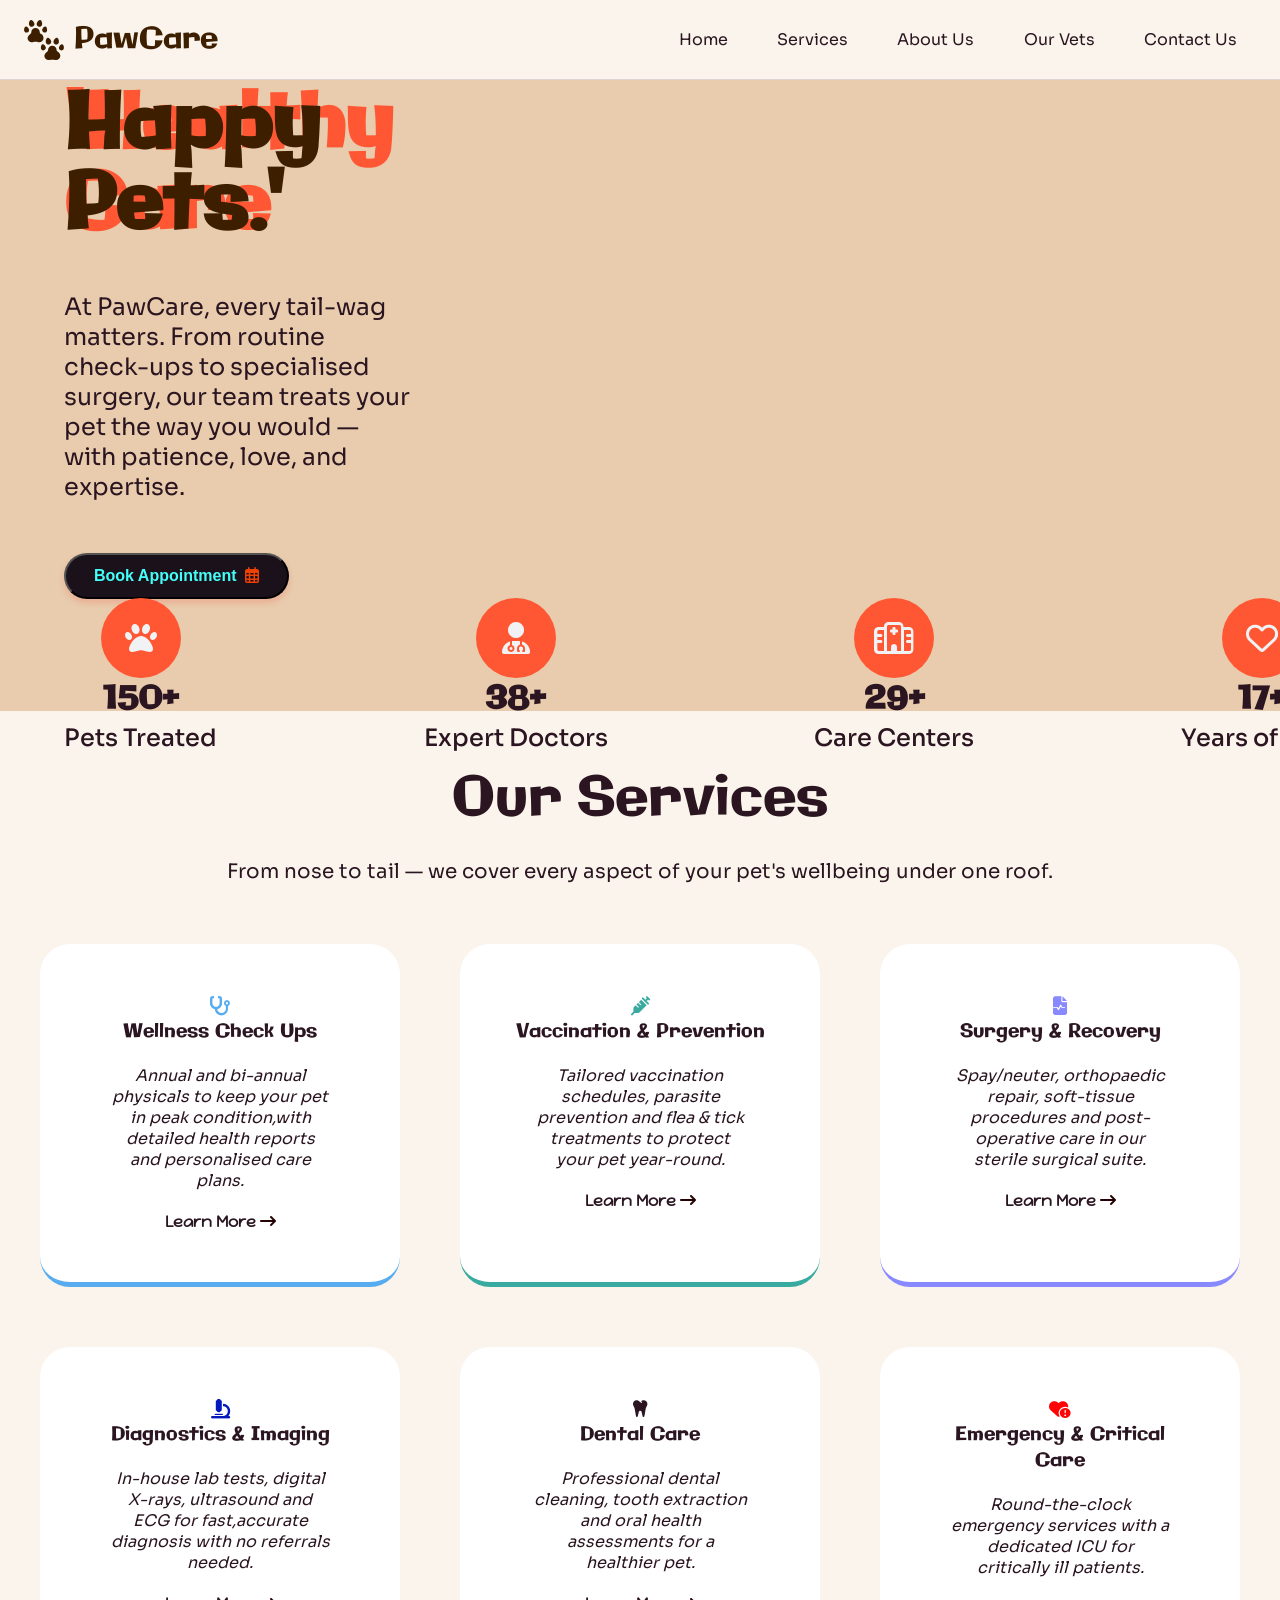
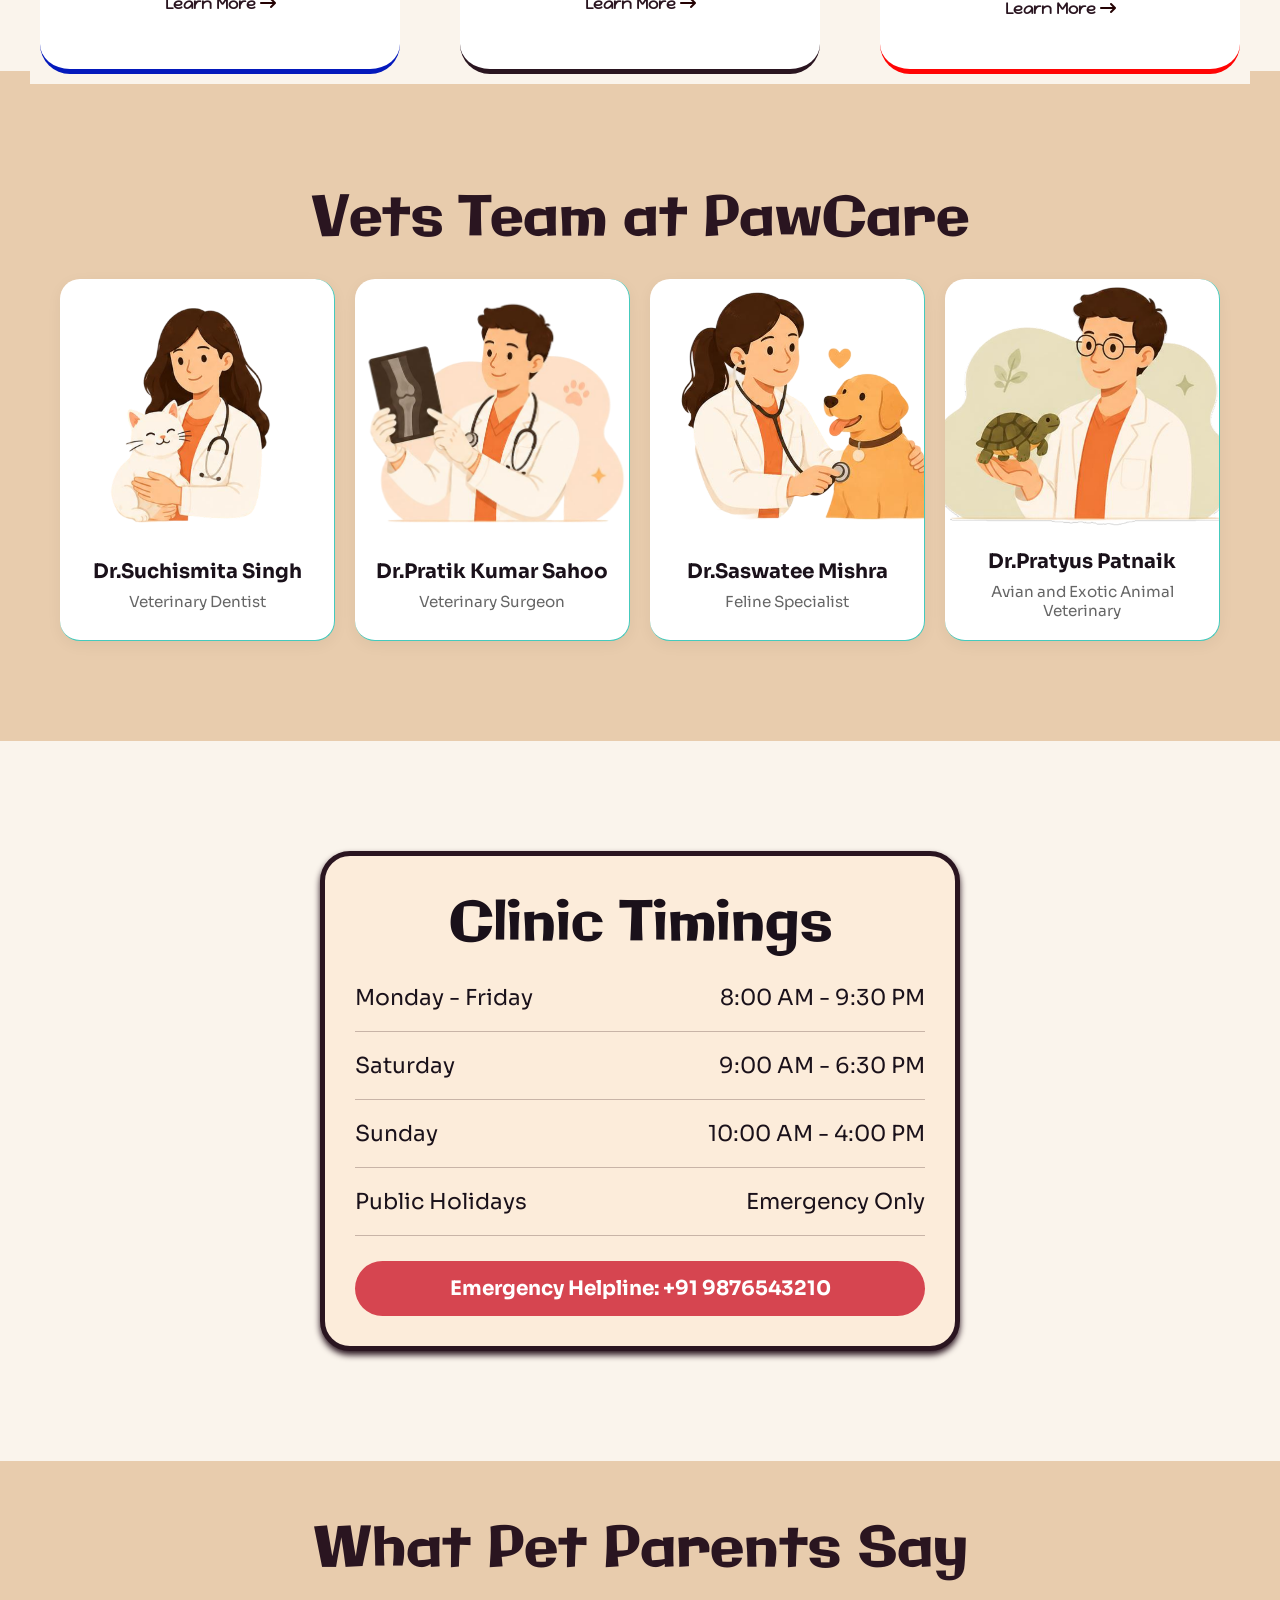
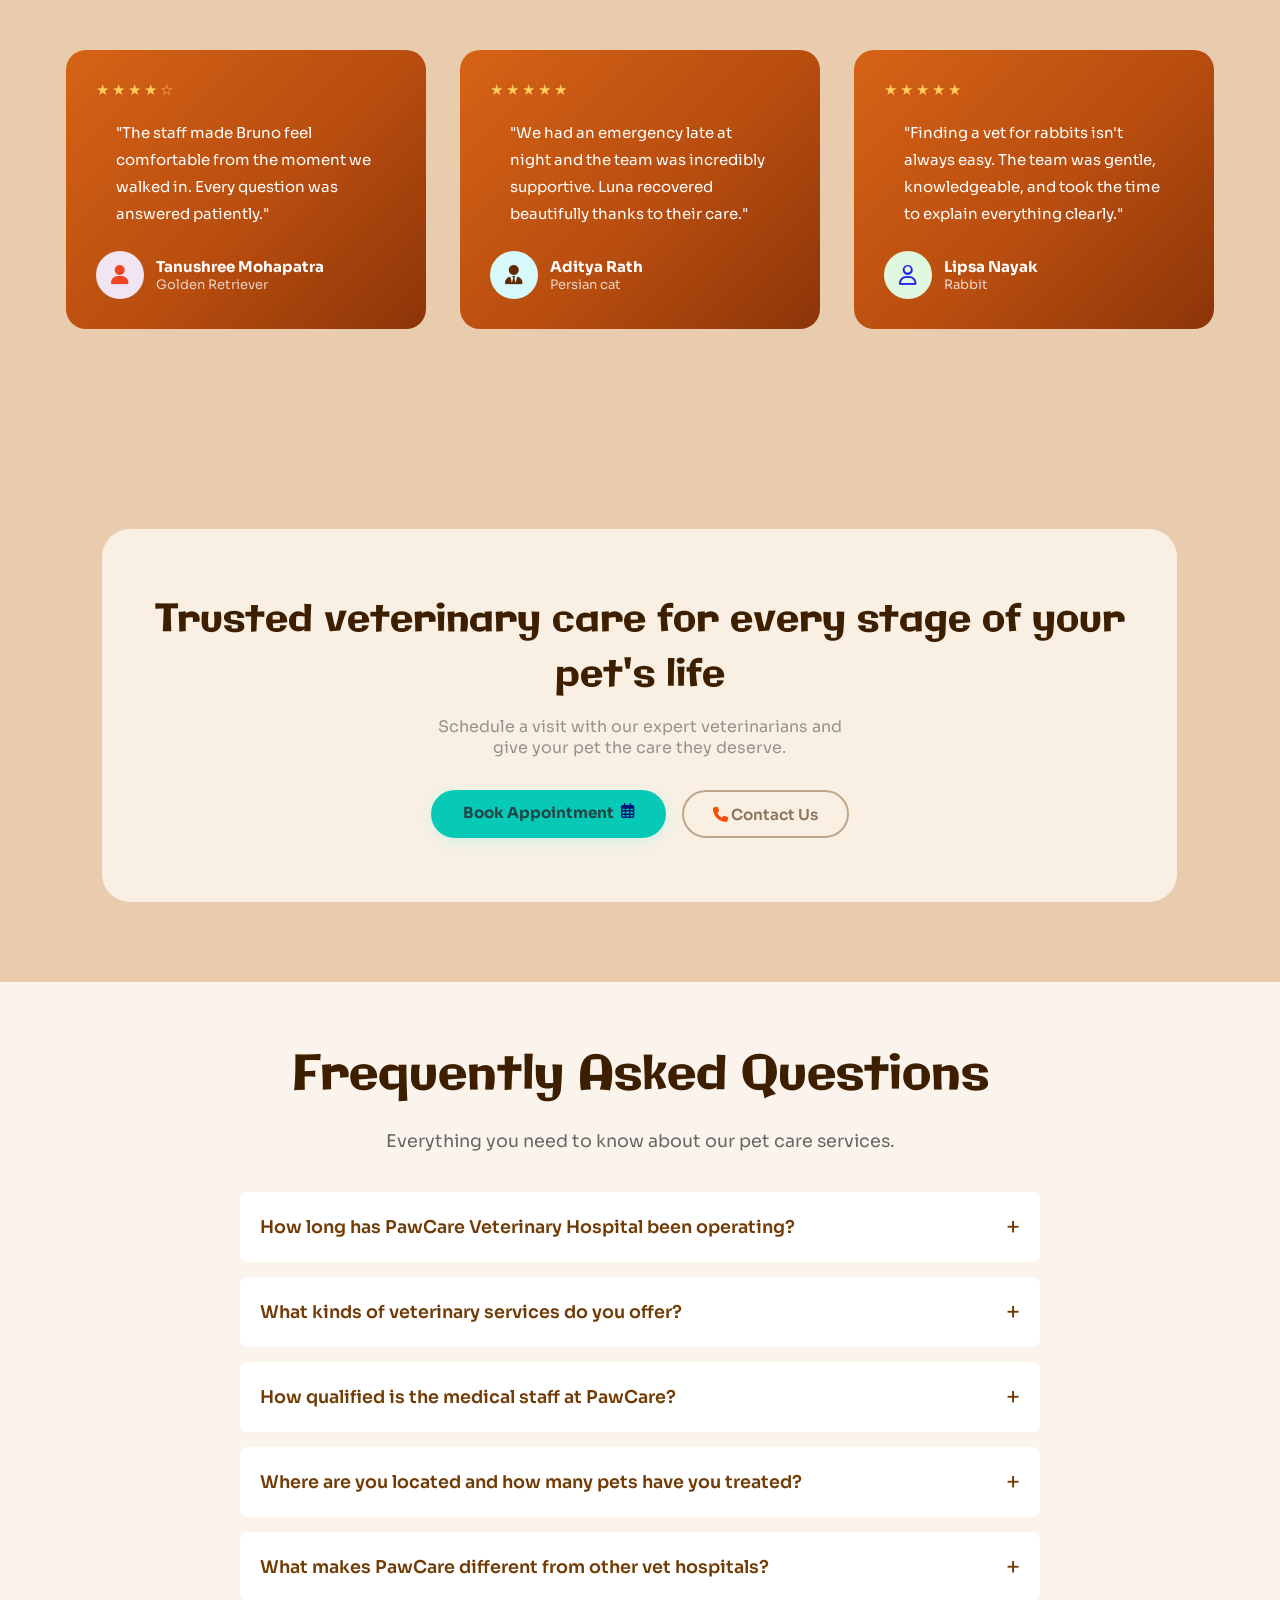
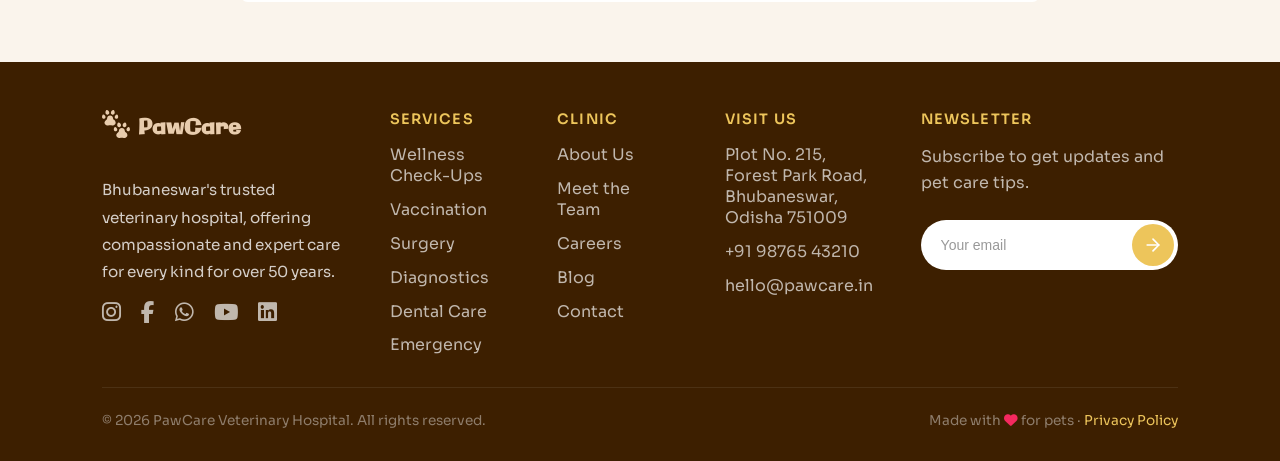
==== commit 056d4287: "fix message in footer" ====
--- a/index.html
+++ b/index.html
@@ -581,7 +581,7 @@
                 <p>
                     Bhubaneswar's trusted veterinary hospital,
                     offering compassionate and expert care
-                    for every kind of pet since 2006.
+                    for every kind for over 50 years.
                 </p>
 
                 <div class="footer-social">
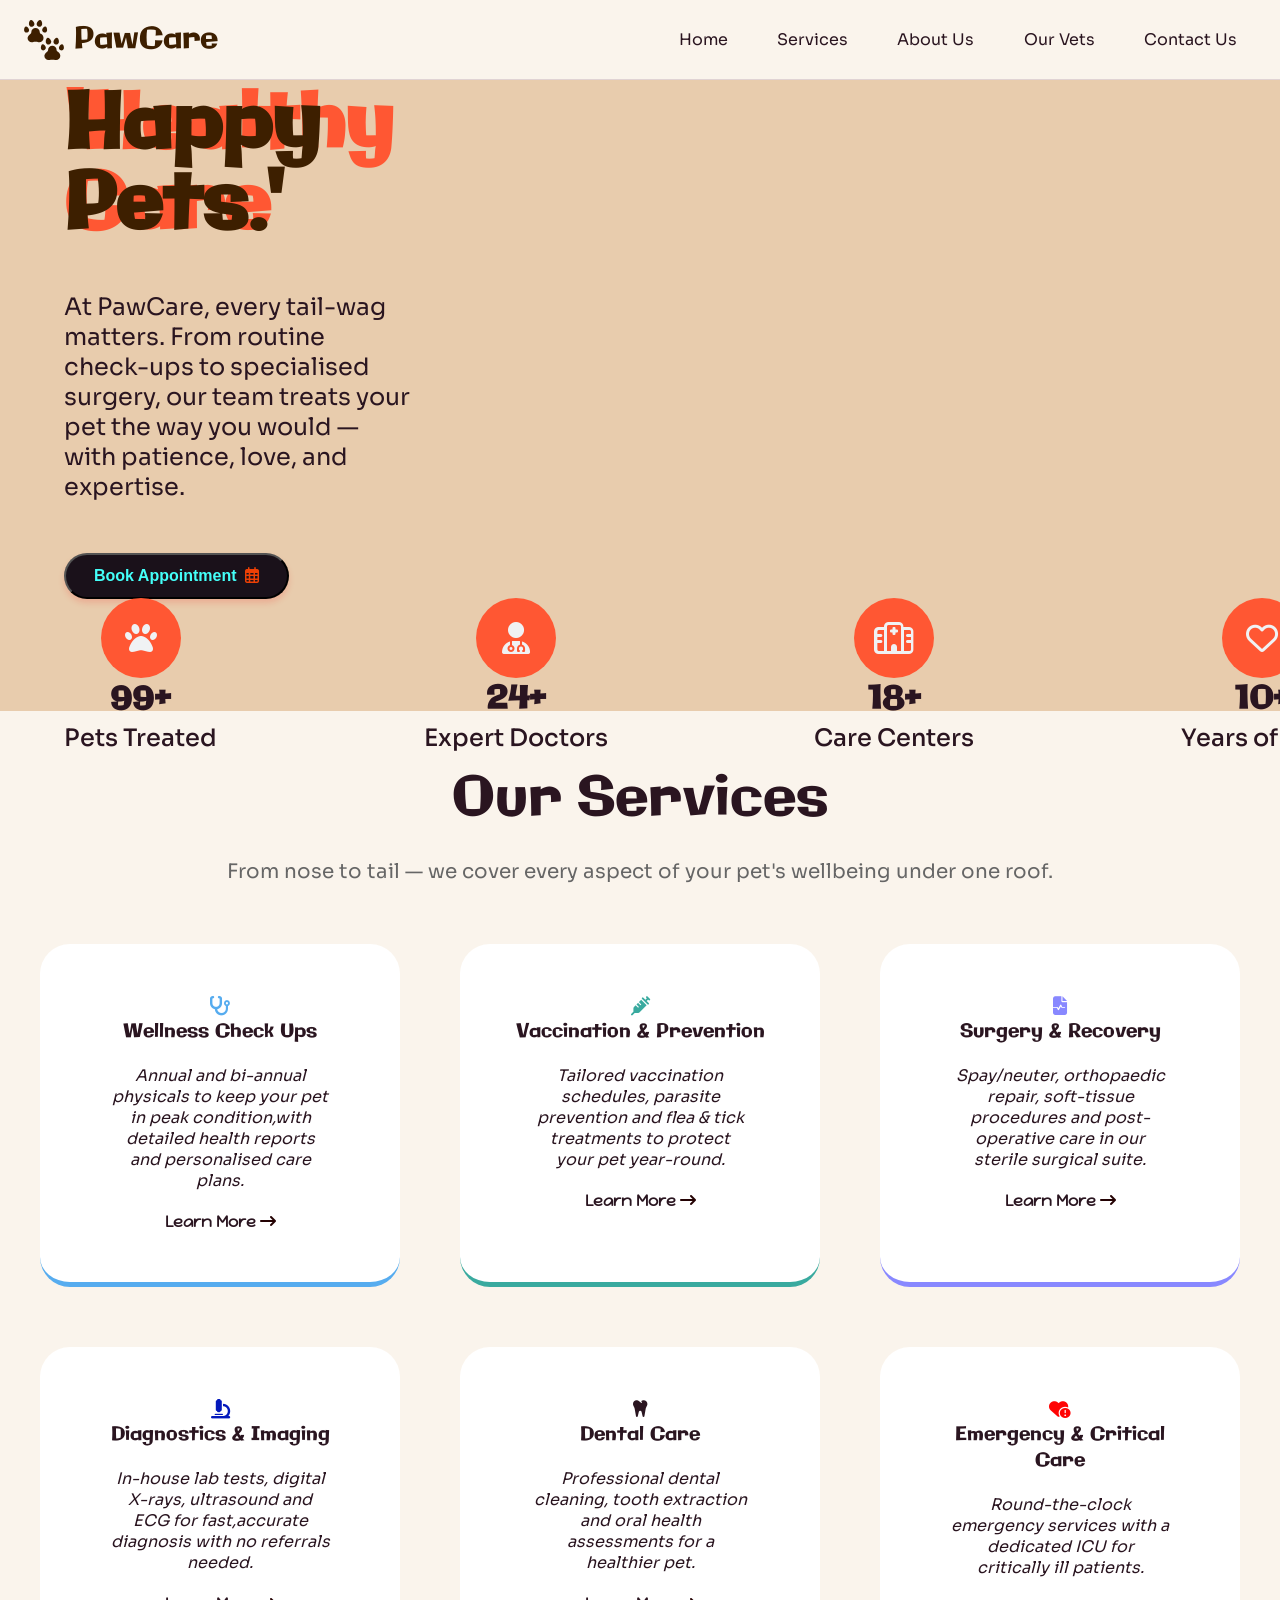
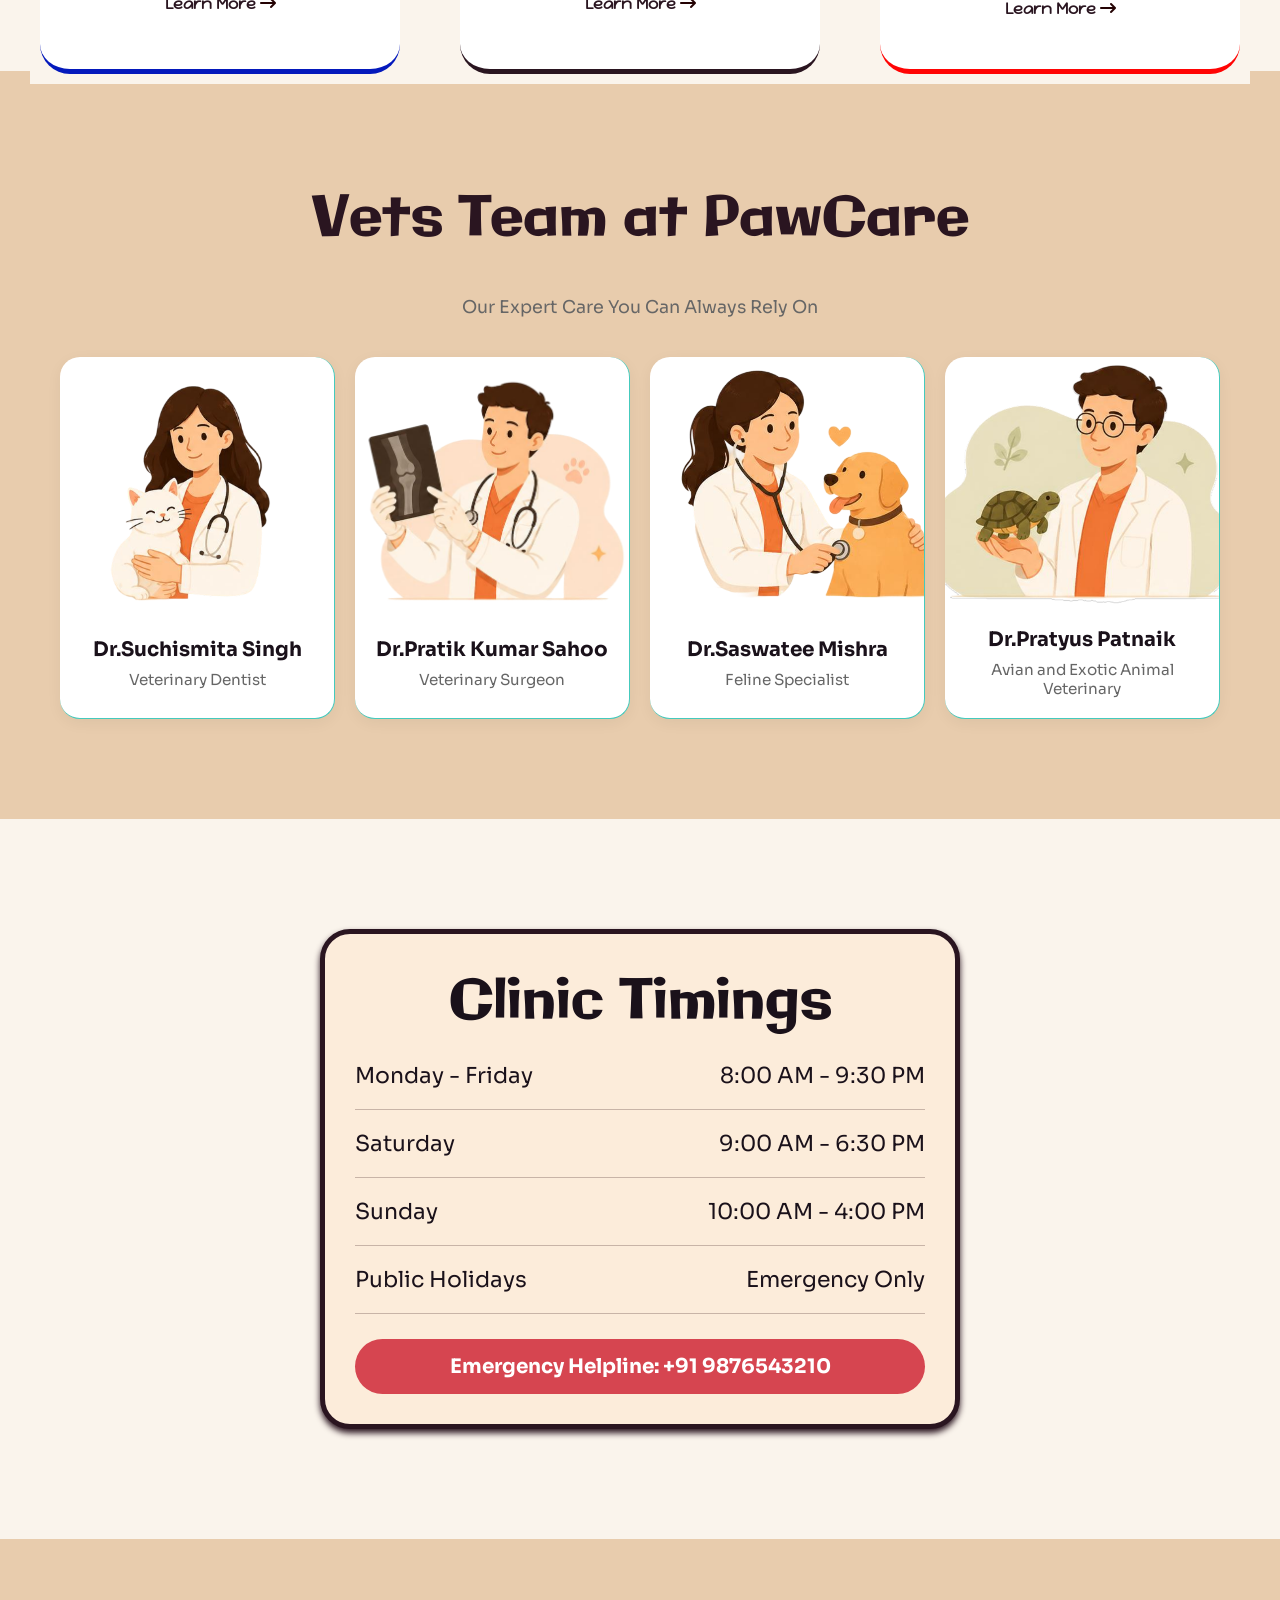
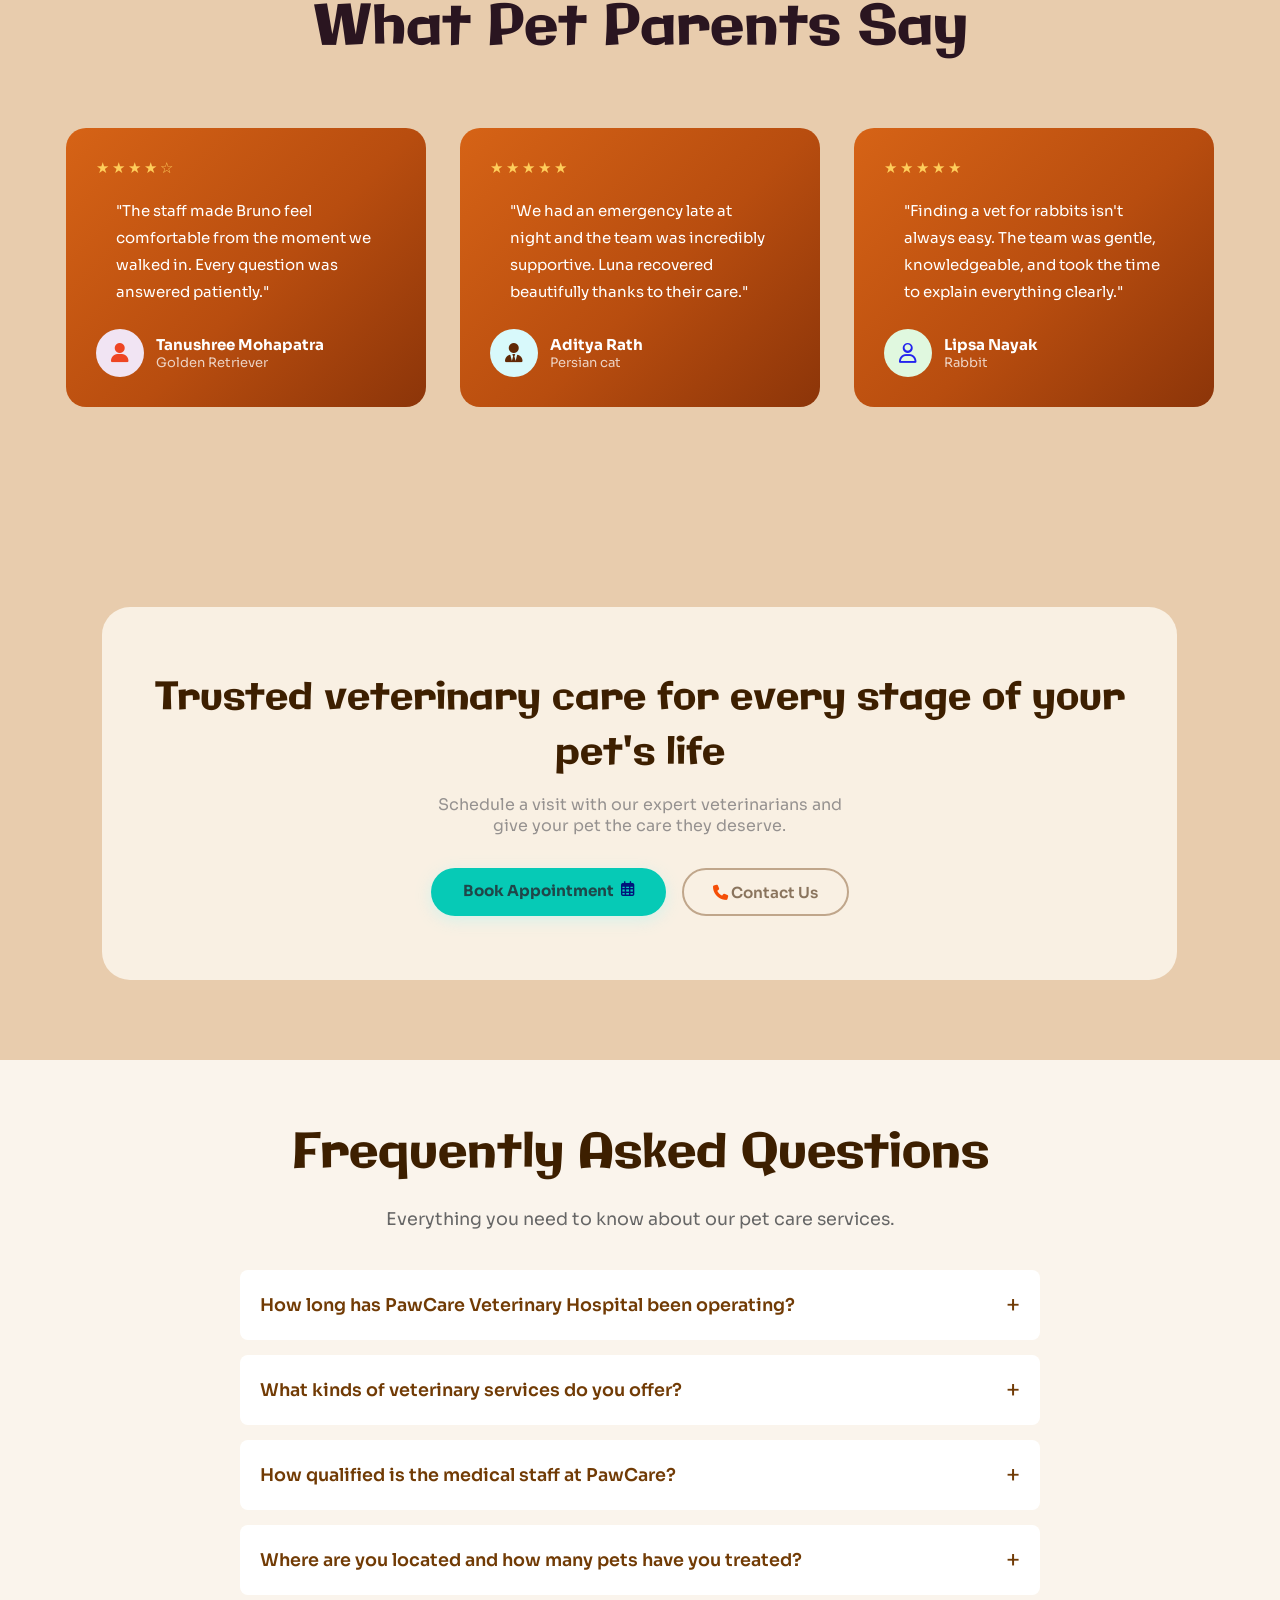
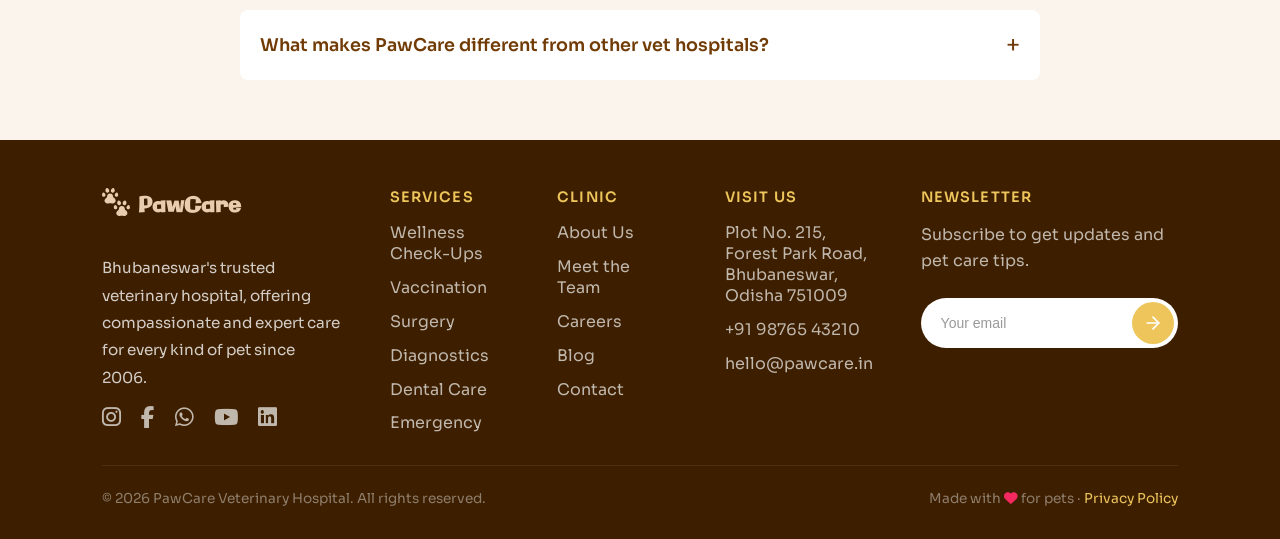
==== commit 580fe33e: "adding subheadings" ====
--- a/index.html
+++ b/index.html
@@ -299,8 +299,8 @@
     </main>    
 
       <main id="main3">
-        <div data-aos="flip-right" data-aos-duration="1300" class="doctor-availability">Vets Team at PawCare</div>
-        <div data-aos="flip-right" data-aos-duration="1300" class="doctor-availability-heading-responsive">Vets Team at PawCare</div>
+        <div data-aos="flip-right" data-aos-duration="1300" class="doctor-availability">Vets Team at PawCare <br><span>Our Expert Care You Can Always Rely On</span></div>
+        <div data-aos="flip-right" data-aos-duration="1300" class="doctor-availability-heading-responsive">Vets Team at PawCare<br><span>Our Expert Care You Can Always Rely On</span></div>
         <div class="grid-container">
     <div class="doc-wrapper" data-aos="flip-left" data-aos-duration="1800">
         <a href="ourvets.html#suchismita" class="doctor-card">
@@ -423,7 +423,7 @@
     </section>
     <!-- BOOKING CTA -->
 
-    <div data-aos="flip-up" data-aos-duration="1200" class="booking" id="book">
+    <div data-aos="flip-up" data-aos-duration="1200" class="booking" id="book" style="background-color: #a53860;">
         <h2>Trusted veterinary care for every stage of your pet's life</h2>
         <p>Schedule a visit with our expert veterinarians and give your pet the care they deserve.</p>
         <div class="booking-actions">
@@ -581,7 +581,7 @@
                 <p>
                     Bhubaneswar's trusted veterinary hospital,
                     offering compassionate and expert care
-                    for every kind for over 50 years.
+                    for every kind of pet since 2006.
                 </p>
 
                 <div class="footer-social">
--- a/style.css
+++ b/style.css
@@ -180,7 +180,7 @@
   text-decoration: none;
   color: var(--bg-text-color);
   font-weight: 900;
-  width: 100% ;
+  width: 100% !important;
   max-width: 500px; 
 }
 
@@ -573,6 +573,7 @@
 }
 .service-description{
   text-align: center;
+  color: #666;
 }
 
 #main2{
@@ -717,6 +718,11 @@
     text-align:center;
     font-size:55px;
     margin-top: 2em;   
+}
+.doctor-availability span{
+  color: #666;
+  font-size: 1.1rem;
+  font-family: "Sora", sans-serif;
 }
 
 .grid-container {
@@ -846,7 +852,7 @@
 .reviewer-name,
 .reviewer-pet 
 {
-background: transparent ;
+background: transparent !important;
 }
 
 .testimonials-grid {
@@ -876,7 +882,7 @@
   font-size: 36px;
   color: rgba(255,255,255,0.25);
   margin-bottom: 10px;
-  background: transparent ;
+  background: transparent !important;
 }
 
 .stars {
@@ -884,7 +890,7 @@
   font-size: 15px;
   letter-spacing: 3px;
   margin-bottom: 16px;
-  background: transparent ;
+  background: transparent !important;
 }
 .testimonial-card:hover .stars{
   color: #f4ae0c;
@@ -892,18 +898,18 @@
 }
 
 .testimonial-card p {
-  color: #ffffff ;
+  color: #ffffff !important;
   font-size: 15px;
   line-height: 1.8;
   margin-bottom: 24px;
-  background: transparent ;
+  background: transparent !important;
 }
 
 .reviewer {
   display: flex;
   align-items: center;
   gap: 12px;
-  background: transparent ;
+  background: transparent !important;
 }
 
 .reviewer-avatar {
@@ -917,35 +923,35 @@
 }
 
 .avatar-pink {
-  background: #f1c7d8 ;
+  background: #f1c7d8 !important;
 }
 
 .avatar-aqua {
-  background: #bff7fa ;
+  background: #bff7fa !important;
 }
 
 .avatar-green {
-  background: #d5f7cf ;
+  background: #d5f7cf !important;
 }
 
 .reviewer-name {
-  color: #ffffff ;
+  color: #ffffff !important;
   font-size: 15px;
   font-weight: 700;
-  background: transparent ;
+  background: transparent !important;
 }
 
 .reviewer-pet {
-  color: rgba(255,255,255,0.75) ;
+  color: rgba(255,255,255,0.75) !important;
   font-size: 13px;
-  background: transparent ;
+  background: transparent !important;
 }
 
 /* Call-To-Action */
 
 
 .booking {
-  background-color: #f9f0e3 ;
+  background: #f9f0e3 !important;
   color: #ffffff;
   text-align: center;
   border-radius: 28px;
@@ -966,16 +972,16 @@
 
 .booking h2 {
   font-family: var(--font-l);
-  color: var(--bg-text-color) ;
-  background: transparent ;
+  color: var(--bg-text-color) !important;
+  background: transparent !important;
   font-size: clamp(1.8rem, 3vw, 2.5rem);
   font-weight: var(--wt-m);
   margin-bottom: 0.8rem;
 }
 
 .booking p {
-  color: rgb(133, 130, 130) ;
-  background: transparent ;
+  color: rgb(133, 130, 130) !important;
+  background: transparent !important;
   opacity: 0.85;
   max-width: 440px;
   margin: 0 auto 2rem;
@@ -983,7 +989,7 @@
 }
 
 .booking-actions {
-  background: transparent ;
+  background: transparent !important;
   display: flex;
   gap: 1rem;
   justify-content: center;
@@ -991,7 +997,7 @@
 }
 
 .btn-aqua {
-  background: #06cab6 ;
+  background: #06cab6 !important;
   color: #2a1520b8 ;
   padding: 0.8rem 2rem;
   border-radius: 50px;
@@ -1010,7 +1016,7 @@
 }
 
 .btn-outline-white {
-  background: transparent ;
+  background: transparent !important;
   color: #3d1e0097;
   padding: 0.8rem 1.8rem;
   border-radius: 50px;
@@ -1026,7 +1032,7 @@
   border-color: rgba(56, 55, 55, 0.966);
   transform: translateY(-1px);
   box-shadow: 0 8px 24px #06cab641; 
-  background: #ffffff ;
+  background: #ffffff !important;
 }
 
 
@@ -1070,10 +1076,11 @@
 }
 
 .faq-item {
-  background-color: var(--bg-white);
+  background-color: #a53860;
   border-radius: 8px;
   overflow: hidden;
   transition: all 0.3s ease;
+  
 }
 
 
@@ -1139,10 +1146,24 @@
 /* FOOTER */
 
 footer {
-  background-color: #3d1f00 ;
+  background-color: #3d1f00 !important;
   padding: 3rem 8vw 2rem;
 }
 
+footer *,
+.footer-grid,
+.footer-brand,
+.footer-col,
+.footer-bottom,
+.footer-col ul,
+.footer-col li,
+.footer-newsletter,
+.newsletter-desc,
+.newsletter-form,
+.newsletter-input,
+.newsletter-btn {
+  background: transparent !important;
+}
 
 .footer-grid {
   display: grid;
@@ -1168,7 +1189,7 @@
   font-family: var(--font-l);
   font-size: 1.3rem;
   font-weight: 700;
-  color: #ffffff ;
+  color: #ffffff !important;
   text-decoration: none;
   margin-bottom: 0.8rem;
   display: inline-flex;
@@ -1180,7 +1201,7 @@
   max-width: 260px;
   line-height: 1.8;
   font-size: 0.95rem;
-  color: rgba(255,255,255,0.78) ;
+  color: rgba(255,255,255,0.78) !important;
   margin: 0;
 }
 
@@ -1198,7 +1219,7 @@
 }
 
 .footer-social a:hover{
-    color:#76C4EB;
+    color:#66bcb4;
 }
 
 .footer-social a i{
@@ -1206,7 +1227,7 @@
 }
 
 .footer-col h4 {
-  color: #edc55b ;
+  color: #edc55b !important;
   font-size: 0.9rem;
   font-weight: 600;
   letter-spacing: 0.08em;
@@ -1223,21 +1244,21 @@
 
 .footer-col a {
   text-decoration: none;
-  color: rgba(255,255,255,0.68) ;
+  color: rgba(255,255,255,0.68) !important;
   transition: color 0.2s ease;
 }
 
 .footer-col a:hover {
-  color: #76C4EB ;
+  color: #66bcb4 !important;
 }
 
 .footer-newsletter {
-  color: #ffffff ; 
+  color: #ffffff !important; 
   max-width: 320px;
 }
 
 .footer-newsletter h4 {
-  color: #edc55b ;
+  color: #edc55b !important;
   font-size: 0.9rem;
   font-weight: 600;
   letter-spacing: 0.08em;
@@ -1248,7 +1269,7 @@
 .newsletter-desc {
   font-size: 1rem;
   line-height: 1.6;
-  color: rgba(255,255,255,0.68) ;
+  color: rgba(255,255,255,0.68) !important;
   margin-bottom: 24px;
   max-width: 260px;
   margin: 0 0 24px;
@@ -1258,7 +1279,7 @@
 .newsletter-form {
   display: flex;
   align-items: center;
-  background-color: #ffffff ;
+  background-color: #ffffff !important;
   border-radius: 50px;
   padding: 4px;
 }
@@ -1278,7 +1299,7 @@
 }
 
 .newsletter-btn {
-  background-color: #edc55b ;
+  background-color: #edc55b !important;
   color: #ffffff;
   border: none;
   border-radius: 50px;
@@ -1292,7 +1313,7 @@
 }
 
 .newsletter-btn:hover {
-  background-color: #d7b044 ;
+  background-color: #d7b044 !important;
 }
 
 .newsletter-btn svg {
@@ -1316,12 +1337,12 @@
 }
 
 .footer-bottom span {
-  color: rgba(255,255,255,0.42) ;
+  color: rgba(255,255,255,0.42) !important;
   font-size: 0.85rem;
 }
 
 .footer-bottom a {
-  color: #edc55b ;
+  color: #edc55b !important;
   text-decoration: none;
   transition: opacity 0.2s ease;
 }
@@ -1362,7 +1383,7 @@
     box-sizing: border-box;
   }
   .preloader .fa-5x {
-        font-size: 3.5em ; 
+        font-size: 3.5em !important; 
     }
     .bird, .dog, .cat {
         border-width: 2px;
@@ -1430,7 +1451,7 @@
     justify-content: center;
   }
   .text-wrapper{
-    width: 100% impot ;
+    width: 100% impot !important;
   }
   
   .main{
@@ -1460,7 +1481,7 @@
   left: auto;
   right: auto;
   box-shadow: 0 10px 10px var(--bg-orange);
-  margin: 1.5em auto ; 
+  margin: 1.5em auto !important; 
   max-width: 100%;    
   opacity: 1;
 }
@@ -1474,9 +1495,9 @@
     display: grid;
     grid-template-columns: repeat(2, 1fr);
     gap: 15px;
-    width: 100% ;
+    width: 100% !important;
     padding: 10px 16px;
-    max-width: 100% ;
+    max-width: 100% !important;
     height: auto;
     box-sizing: border-box;
    }
@@ -1522,9 +1543,16 @@
       text-align: center;
       font-size: 36px;
       display: flex;
+      flex-direction: column;
       justify-content: center;
       align-items: center;
       font-weight: 600;
+      gap: 1em;
+    }
+    .doctor-availability-heading-responsive span{
+      color: #666;
+      font-size: 1.1rem;
+      font-family: "Sora", sans-serif;
     }
     .clinic-timing-responsive{
       opacity: 1;
@@ -1608,18 +1636,18 @@
     font-size: 15px;
   }
   #reviews .testimonials-grid, .testimonials-grid {
-    display: flex ;
-    flex-direction: column ;
-    /* width: 100% ; */
-    margin: 40px auto 80px ;
-    gap: 20px ;
+    display: flex !important;
+    flex-direction: column !important;
+    /* width: 100% !important; */
+    margin: 40px auto 80px !important;
+    gap: 20px !important;
   }
   #reviews .testimonial-card, .testimonial-card {
-    padding: 24px ;
-    /* width: 100% ; */
-    max-width: 100% ;
-    margin-bottom: 20px ;
-    box-sizing: border-box ;
+    padding: 24px !important;
+    /* width: 100% !important; */
+    max-width: 100% !important;
+    margin-bottom: 20px !important;
+    box-sizing: border-box !important;
   }
 
 
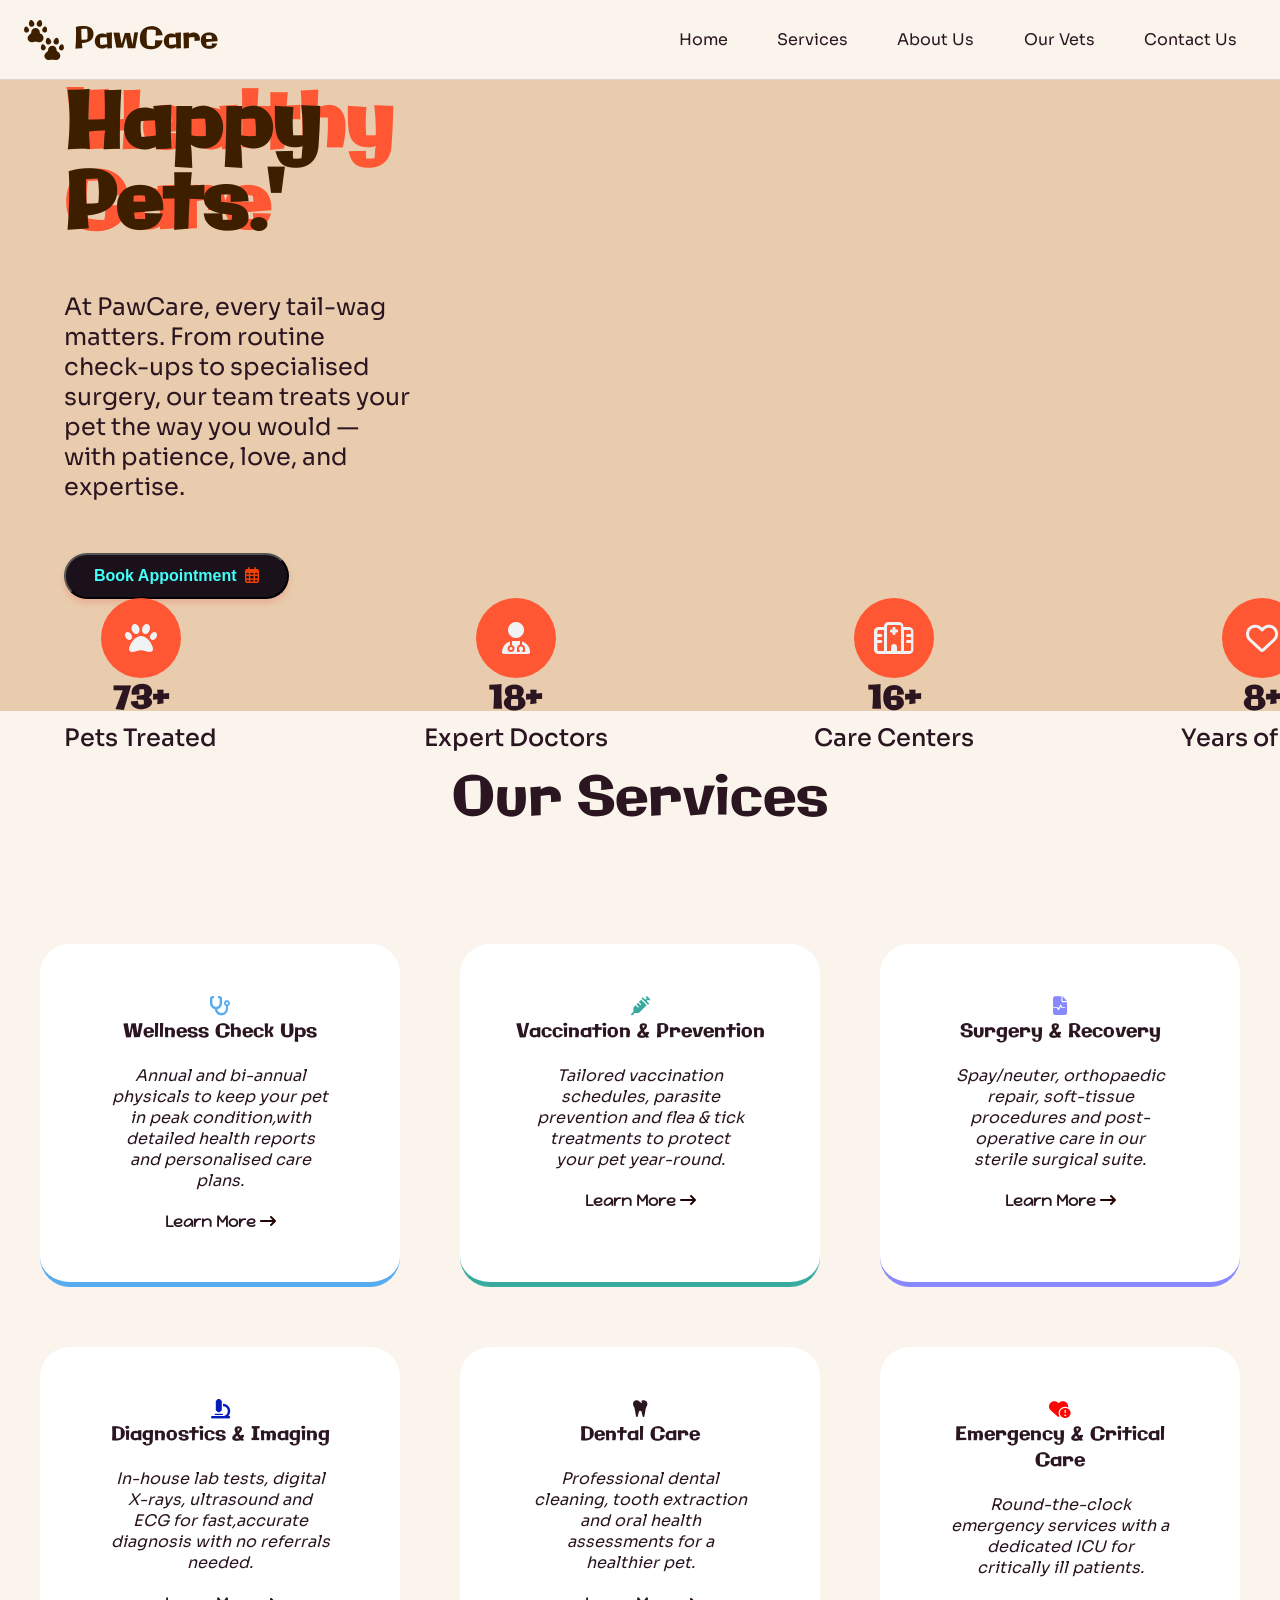
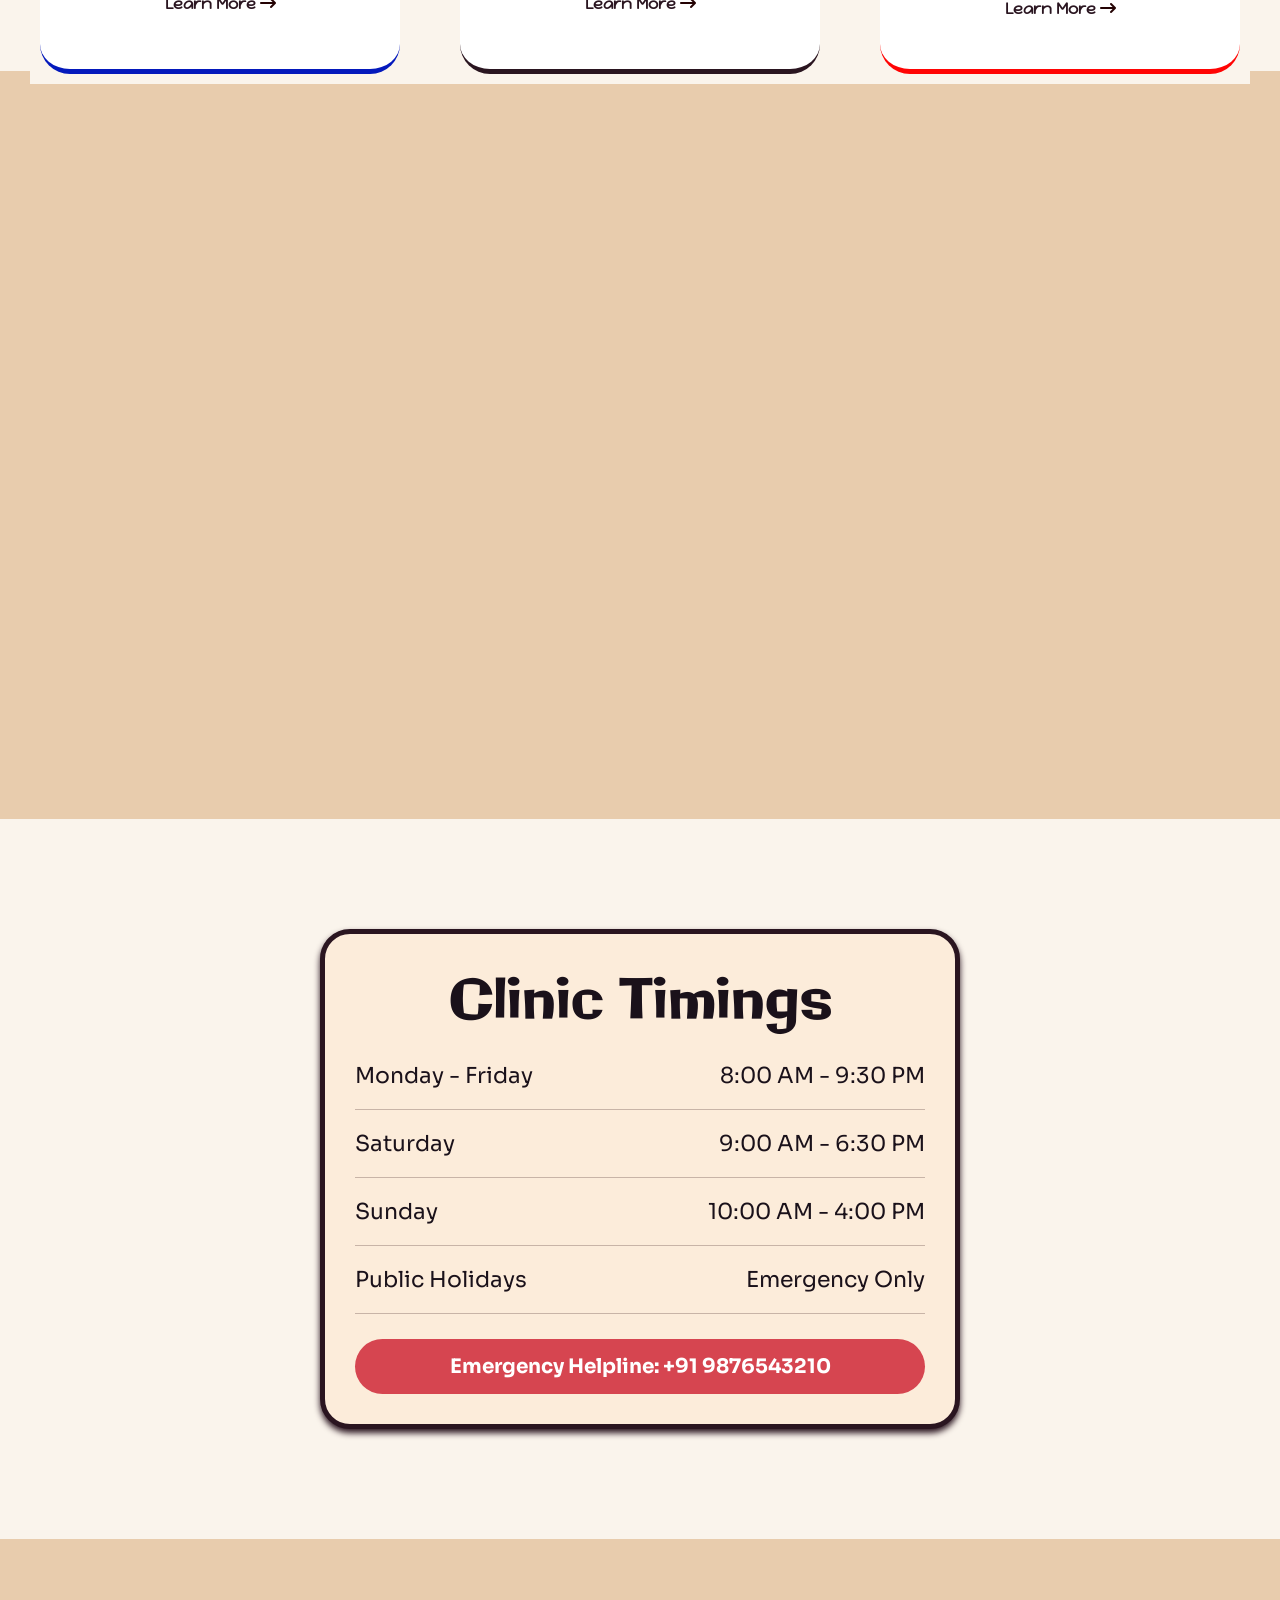
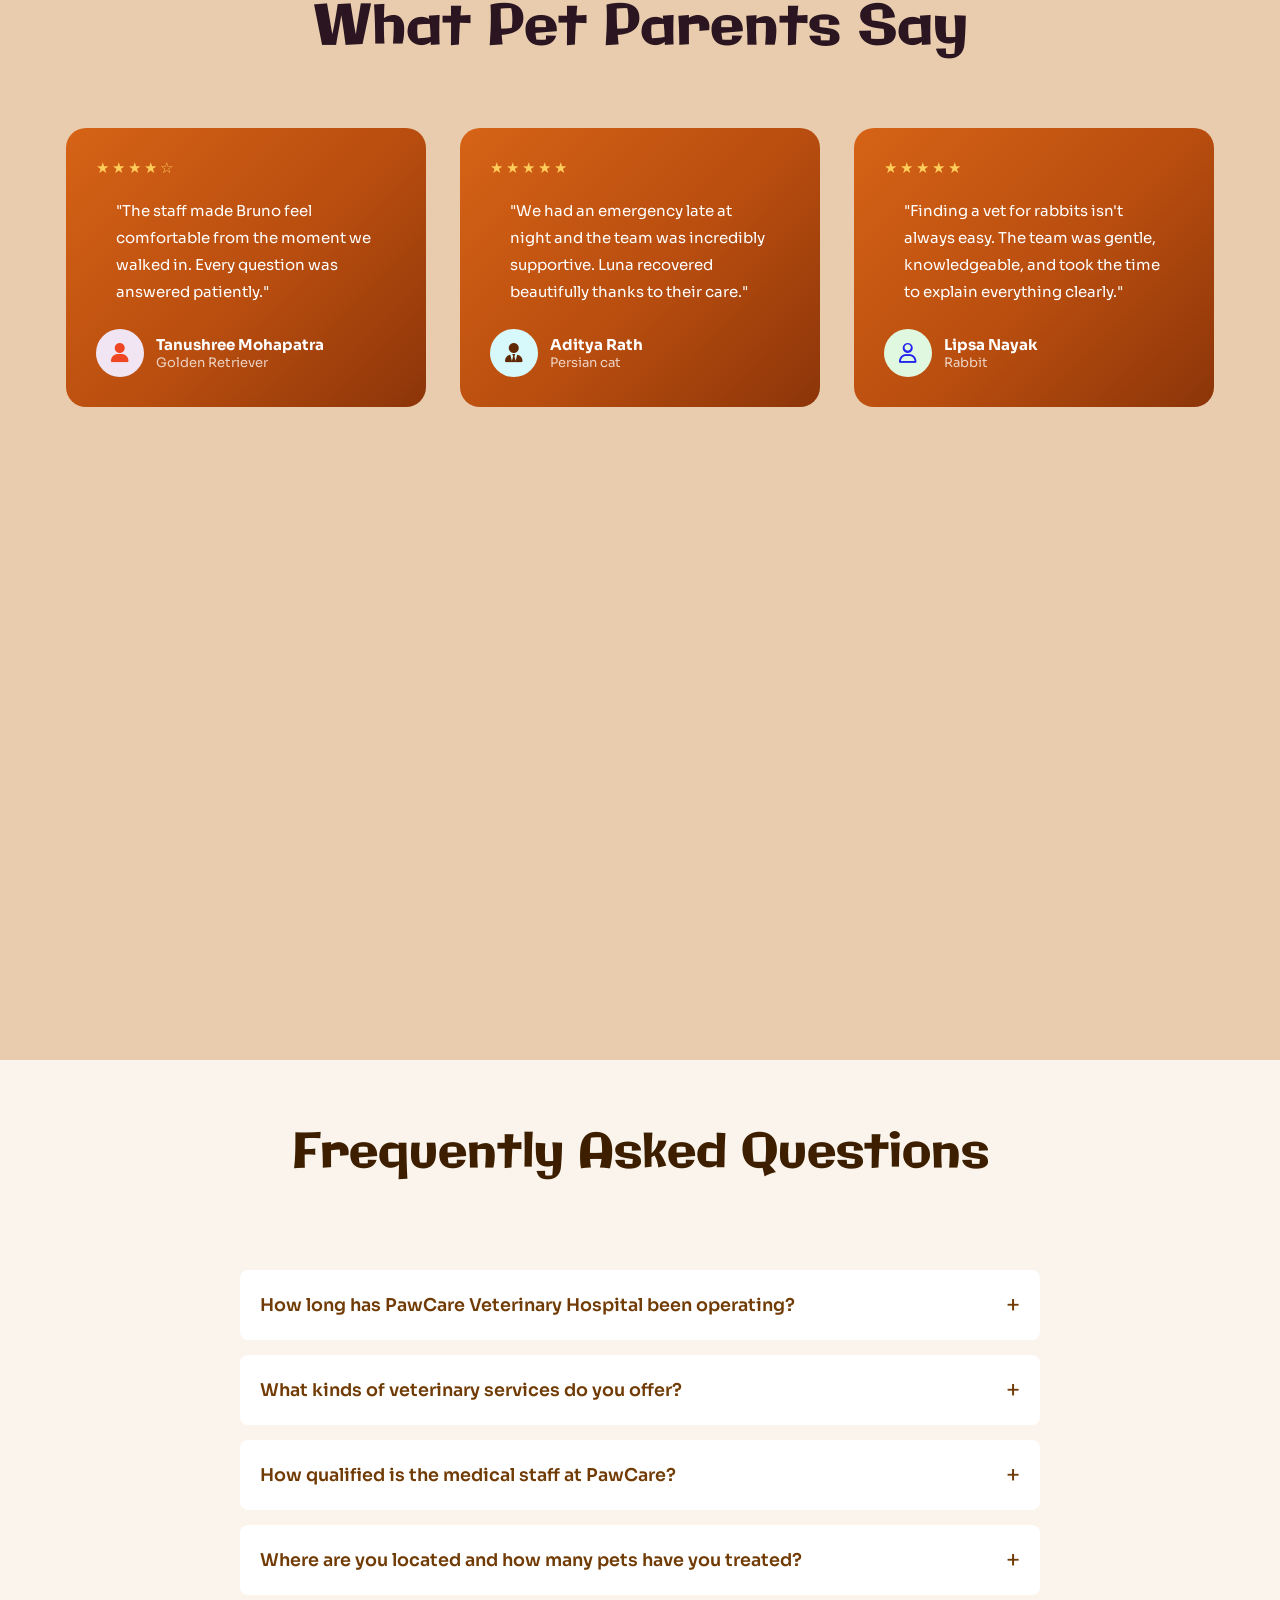
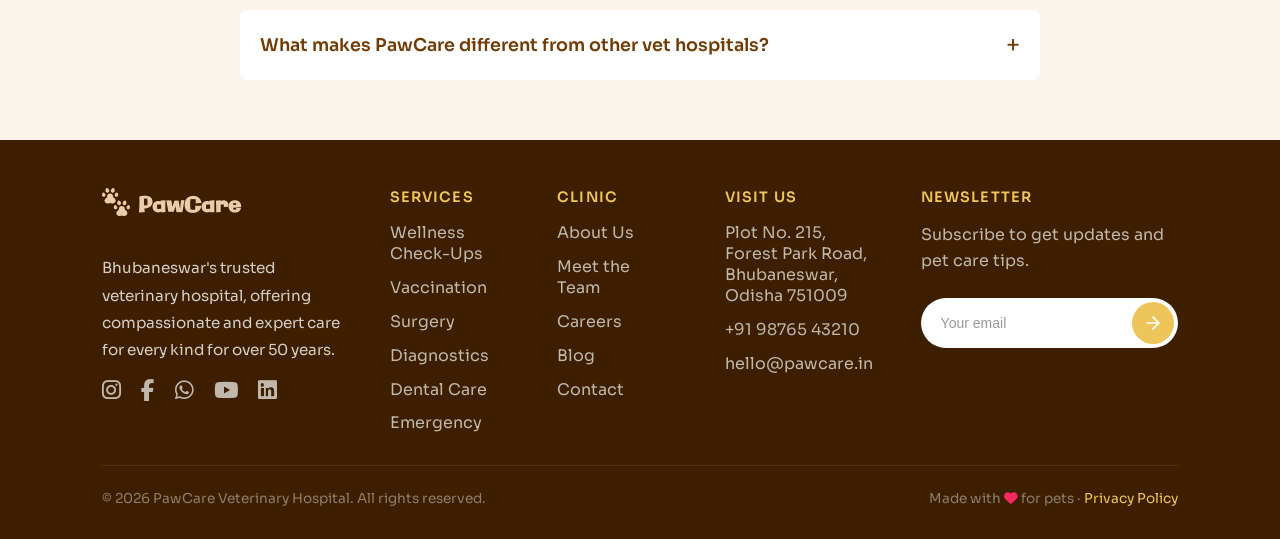
==== commit cb884255: "Merge branch 'main' of https://github.com/Saswatee19/petCare" ====
--- a/index.html
+++ b/index.html
@@ -423,7 +423,7 @@
     </section>
     <!-- BOOKING CTA -->
 
-    <div data-aos="flip-up" data-aos-duration="1200" class="booking" id="book" style="background-color: #a53860;">
+    <div data-aos="flip-up" data-aos-duration="1200" class="booking" id="book">
         <h2>Trusted veterinary care for every stage of your pet's life</h2>
         <p>Schedule a visit with our expert veterinarians and give your pet the care they deserve.</p>
         <div class="booking-actions">
@@ -581,7 +581,7 @@
                 <p>
                     Bhubaneswar's trusted veterinary hospital,
                     offering compassionate and expert care
-                    for every kind of pet since 2006.
+                    for every kind for over 50 years.
                 </p>
 
                 <div class="footer-social">
--- a/style.css
+++ b/style.css
@@ -180,7 +180,7 @@
   text-decoration: none;
   color: var(--bg-text-color);
   font-weight: 900;
-  width: 100% !important;
+  width: 100% ;
   max-width: 500px; 
 }
 
@@ -852,7 +852,7 @@
 .reviewer-name,
 .reviewer-pet 
 {
-background: transparent !important;
+background: transparent ;
 }
 
 .testimonials-grid {
@@ -875,14 +875,14 @@
 
 .testimonial-card:hover {
   transform: translateY(-8px);
-  box-shadow: 0 18px 40px rgba(198, 251, 255, 0.523);
+  box-shadow: 0px 6px 16px rgba(61, 31, 0, 0.25);
 }
 
 .quote-icon {
   font-size: 36px;
   color: rgba(255,255,255,0.25);
   margin-bottom: 10px;
-  background: transparent !important;
+  background: transparent ;
 }
 
 .stars {
@@ -890,7 +890,7 @@
   font-size: 15px;
   letter-spacing: 3px;
   margin-bottom: 16px;
-  background: transparent !important;
+  background: transparent ;
 }
 .testimonial-card:hover .stars{
   color: #f4ae0c;
@@ -898,18 +898,18 @@
 }
 
 .testimonial-card p {
-  color: #ffffff !important;
+  color: #ffffff ;
   font-size: 15px;
   line-height: 1.8;
   margin-bottom: 24px;
-  background: transparent !important;
+  background: transparent ;
 }
 
 .reviewer {
   display: flex;
   align-items: center;
   gap: 12px;
-  background: transparent !important;
+  background: transparent ;
 }
 
 .reviewer-avatar {
@@ -923,35 +923,35 @@
 }
 
 .avatar-pink {
-  background: #f1c7d8 !important;
+  background: #f1c7d8 ;
 }
 
 .avatar-aqua {
-  background: #bff7fa !important;
+  background: #bff7fa ;
 }
 
 .avatar-green {
-  background: #d5f7cf !important;
+  background: #d5f7cf ;
 }
 
 .reviewer-name {
-  color: #ffffff !important;
+  color: #ffffff ;
   font-size: 15px;
   font-weight: 700;
-  background: transparent !important;
+  background: transparent ;
 }
 
 .reviewer-pet {
-  color: rgba(255,255,255,0.75) !important;
+  color: rgba(255,255,255,0.75) ;
   font-size: 13px;
-  background: transparent !important;
+  background: transparent ;
 }
 
 /* Call-To-Action */
 
 
 .booking {
-  background: #f9f0e3 !important;
+  background-color: #f9f0e3 ;
   color: #ffffff;
   text-align: center;
   border-radius: 28px;
@@ -972,16 +972,16 @@
 
 .booking h2 {
   font-family: var(--font-l);
-  color: var(--bg-text-color) !important;
-  background: transparent !important;
+  color: var(--bg-text-color) ;
+  background: transparent ;
   font-size: clamp(1.8rem, 3vw, 2.5rem);
   font-weight: var(--wt-m);
   margin-bottom: 0.8rem;
 }
 
 .booking p {
-  color: rgb(133, 130, 130) !important;
-  background: transparent !important;
+  color: rgb(133, 130, 130) ;
+  background: transparent ;
   opacity: 0.85;
   max-width: 440px;
   margin: 0 auto 2rem;
@@ -989,7 +989,7 @@
 }
 
 .booking-actions {
-  background: transparent !important;
+  background: transparent ;
   display: flex;
   gap: 1rem;
   justify-content: center;
@@ -997,7 +997,7 @@
 }
 
 .btn-aqua {
-  background: #06cab6 !important;
+  background: #06cab6 ;
   color: #2a1520b8 ;
   padding: 0.8rem 2rem;
   border-radius: 50px;
@@ -1016,7 +1016,7 @@
 }
 
 .btn-outline-white {
-  background: transparent !important;
+  background: transparent ;
   color: #3d1e0097;
   padding: 0.8rem 1.8rem;
   border-radius: 50px;
@@ -1032,7 +1032,7 @@
   border-color: rgba(56, 55, 55, 0.966);
   transform: translateY(-1px);
   box-shadow: 0 8px 24px #06cab641; 
-  background: #ffffff !important;
+  background: #ffffff ;
 }
 
 
@@ -1076,11 +1076,10 @@
 }
 
 .faq-item {
-  background-color: #a53860;
+  background-color: var(--bg-white);
   border-radius: 8px;
   overflow: hidden;
   transition: all 0.3s ease;
-  
 }
 
 
@@ -1146,24 +1145,10 @@
 /* FOOTER */
 
 footer {
-  background-color: #3d1f00 !important;
+  background-color: #3d1f00 ;
   padding: 3rem 8vw 2rem;
 }
 
-footer *,
-.footer-grid,
-.footer-brand,
-.footer-col,
-.footer-bottom,
-.footer-col ul,
-.footer-col li,
-.footer-newsletter,
-.newsletter-desc,
-.newsletter-form,
-.newsletter-input,
-.newsletter-btn {
-  background: transparent !important;
-}
 
 .footer-grid {
   display: grid;
@@ -1189,7 +1174,7 @@
   font-family: var(--font-l);
   font-size: 1.3rem;
   font-weight: 700;
-  color: #ffffff !important;
+  color: #ffffff ;
   text-decoration: none;
   margin-bottom: 0.8rem;
   display: inline-flex;
@@ -1201,7 +1186,7 @@
   max-width: 260px;
   line-height: 1.8;
   font-size: 0.95rem;
-  color: rgba(255,255,255,0.78) !important;
+  color: rgba(255,255,255,0.78) ;
   margin: 0;
 }
 
@@ -1219,7 +1204,7 @@
 }
 
 .footer-social a:hover{
-    color:#66bcb4;
+    color:#76C4EB;
 }
 
 .footer-social a i{
@@ -1227,7 +1212,7 @@
 }
 
 .footer-col h4 {
-  color: #edc55b !important;
+  color: #edc55b ;
   font-size: 0.9rem;
   font-weight: 600;
   letter-spacing: 0.08em;
@@ -1244,21 +1229,21 @@
 
 .footer-col a {
   text-decoration: none;
-  color: rgba(255,255,255,0.68) !important;
+  color: rgba(255,255,255,0.68) ;
   transition: color 0.2s ease;
 }
 
 .footer-col a:hover {
-  color: #66bcb4 !important;
+  color: #76C4EB ;
 }
 
 .footer-newsletter {
-  color: #ffffff !important; 
+  color: #ffffff ; 
   max-width: 320px;
 }
 
 .footer-newsletter h4 {
-  color: #edc55b !important;
+  color: #edc55b ;
   font-size: 0.9rem;
   font-weight: 600;
   letter-spacing: 0.08em;
@@ -1269,7 +1254,7 @@
 .newsletter-desc {
   font-size: 1rem;
   line-height: 1.6;
-  color: rgba(255,255,255,0.68) !important;
+  color: rgba(255,255,255,0.68) ;
   margin-bottom: 24px;
   max-width: 260px;
   margin: 0 0 24px;
@@ -1279,7 +1264,7 @@
 .newsletter-form {
   display: flex;
   align-items: center;
-  background-color: #ffffff !important;
+  background-color: #ffffff ;
   border-radius: 50px;
   padding: 4px;
 }
@@ -1299,7 +1284,7 @@
 }
 
 .newsletter-btn {
-  background-color: #edc55b !important;
+  background-color: #edc55b ;
   color: #ffffff;
   border: none;
   border-radius: 50px;
@@ -1313,7 +1298,7 @@
 }
 
 .newsletter-btn:hover {
-  background-color: #d7b044 !important;
+  background-color: #d7b044 ;
 }
 
 .newsletter-btn svg {
@@ -1337,12 +1322,12 @@
 }
 
 .footer-bottom span {
-  color: rgba(255,255,255,0.42) !important;
+  color: rgba(255,255,255,0.42) ;
   font-size: 0.85rem;
 }
 
 .footer-bottom a {
-  color: #edc55b !important;
+  color: #edc55b ;
   text-decoration: none;
   transition: opacity 0.2s ease;
 }
@@ -1383,7 +1368,7 @@
     box-sizing: border-box;
   }
   .preloader .fa-5x {
-        font-size: 3.5em !important; 
+        font-size: 3.5em ; 
     }
     .bird, .dog, .cat {
         border-width: 2px;
@@ -1451,7 +1436,7 @@
     justify-content: center;
   }
   .text-wrapper{
-    width: 100% impot !important;
+    width: 100% impot ;
   }
   
   .main{
@@ -1481,7 +1466,7 @@
   left: auto;
   right: auto;
   box-shadow: 0 10px 10px var(--bg-orange);
-  margin: 1.5em auto !important; 
+  margin: 1.5em auto ; 
   max-width: 100%;    
   opacity: 1;
 }
@@ -1495,9 +1480,9 @@
     display: grid;
     grid-template-columns: repeat(2, 1fr);
     gap: 15px;
-    width: 100% !important;
+    width: 100% ;
     padding: 10px 16px;
-    max-width: 100% !important;
+    max-width: 100% ;
     height: auto;
     box-sizing: border-box;
    }
@@ -1636,18 +1621,18 @@
     font-size: 15px;
   }
   #reviews .testimonials-grid, .testimonials-grid {
-    display: flex !important;
-    flex-direction: column !important;
-    /* width: 100% !important; */
-    margin: 40px auto 80px !important;
-    gap: 20px !important;
+    display: flex ;
+    flex-direction: column ;
+    /* width: 100% ; */
+    margin: 40px auto 80px ;
+    gap: 20px ;
   }
   #reviews .testimonial-card, .testimonial-card {
-    padding: 24px !important;
-    /* width: 100% !important; */
-    max-width: 100% !important;
-    margin-bottom: 20px !important;
-    box-sizing: border-box !important;
+    padding: 24px ;
+    /* width: 100% ; */
+    max-width: 100% ;
+    margin-bottom: 20px ;
+    box-sizing: border-box ;
   }
 
 
